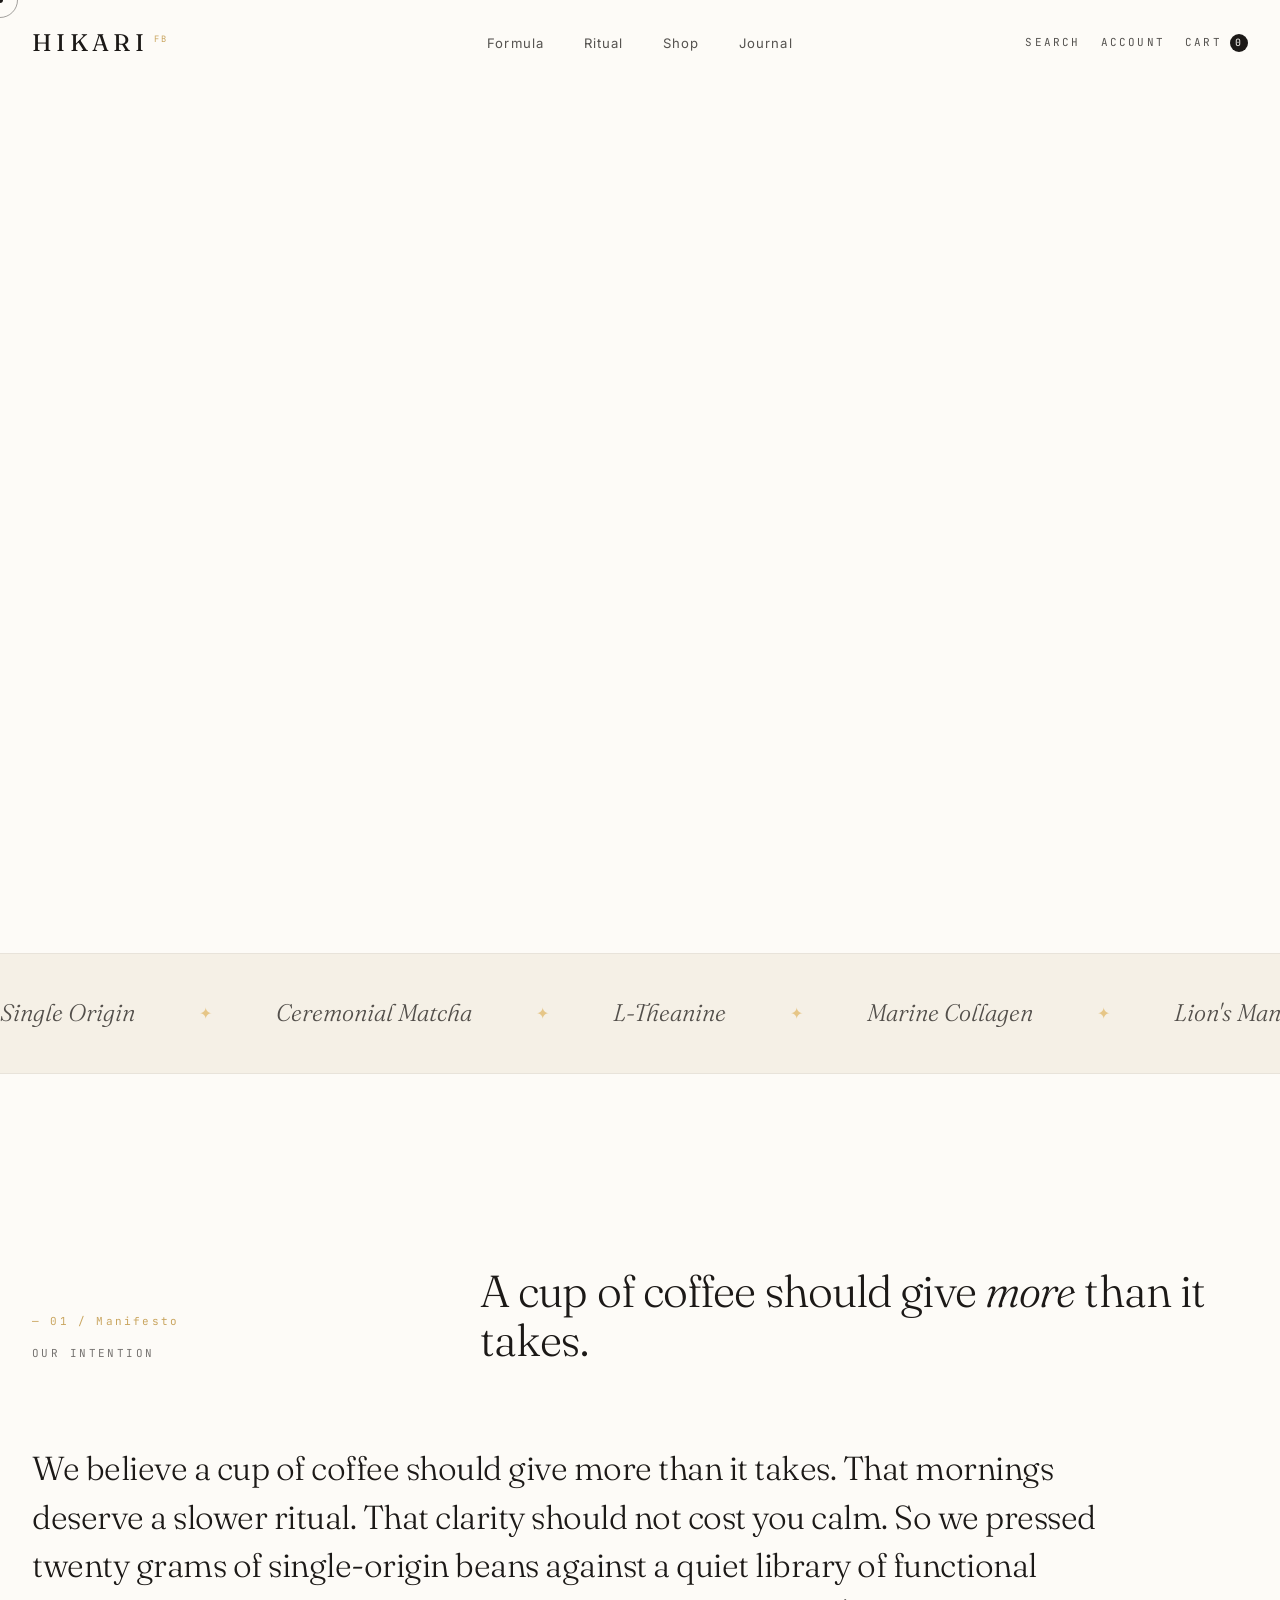
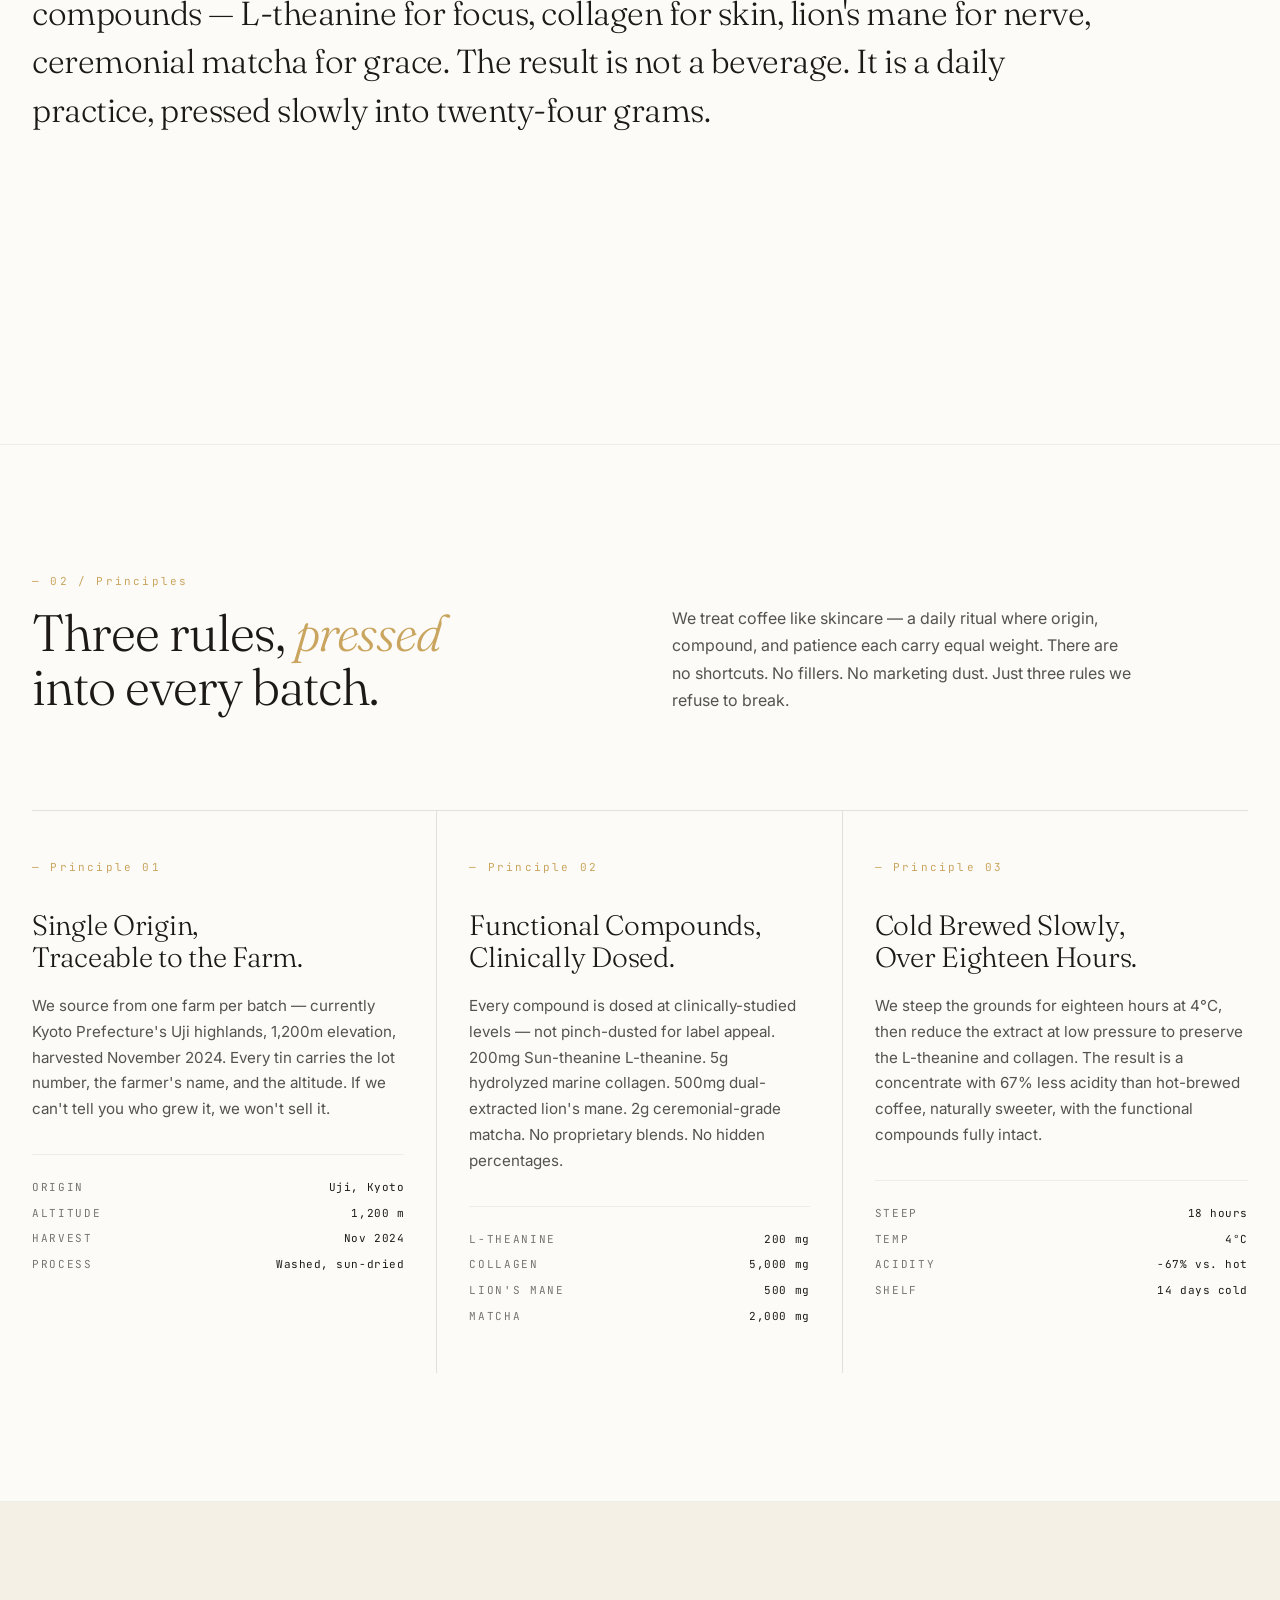
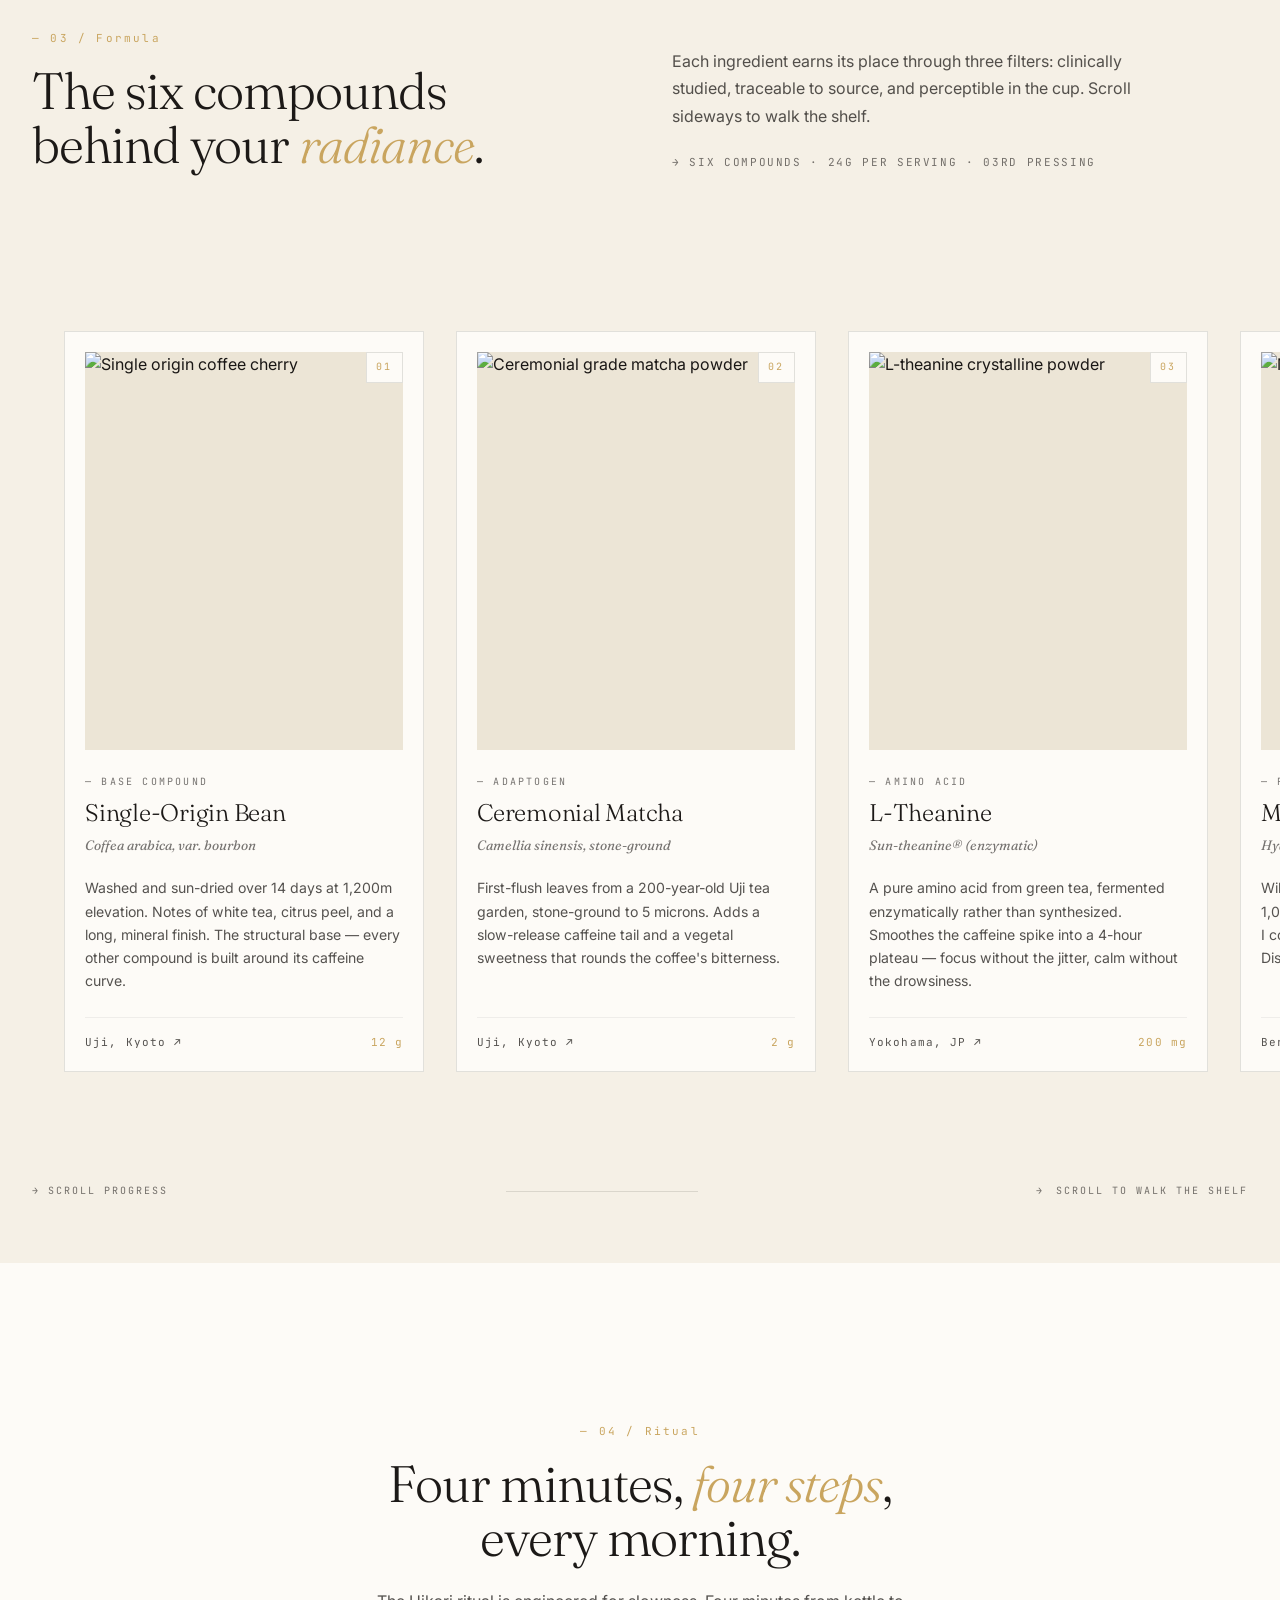
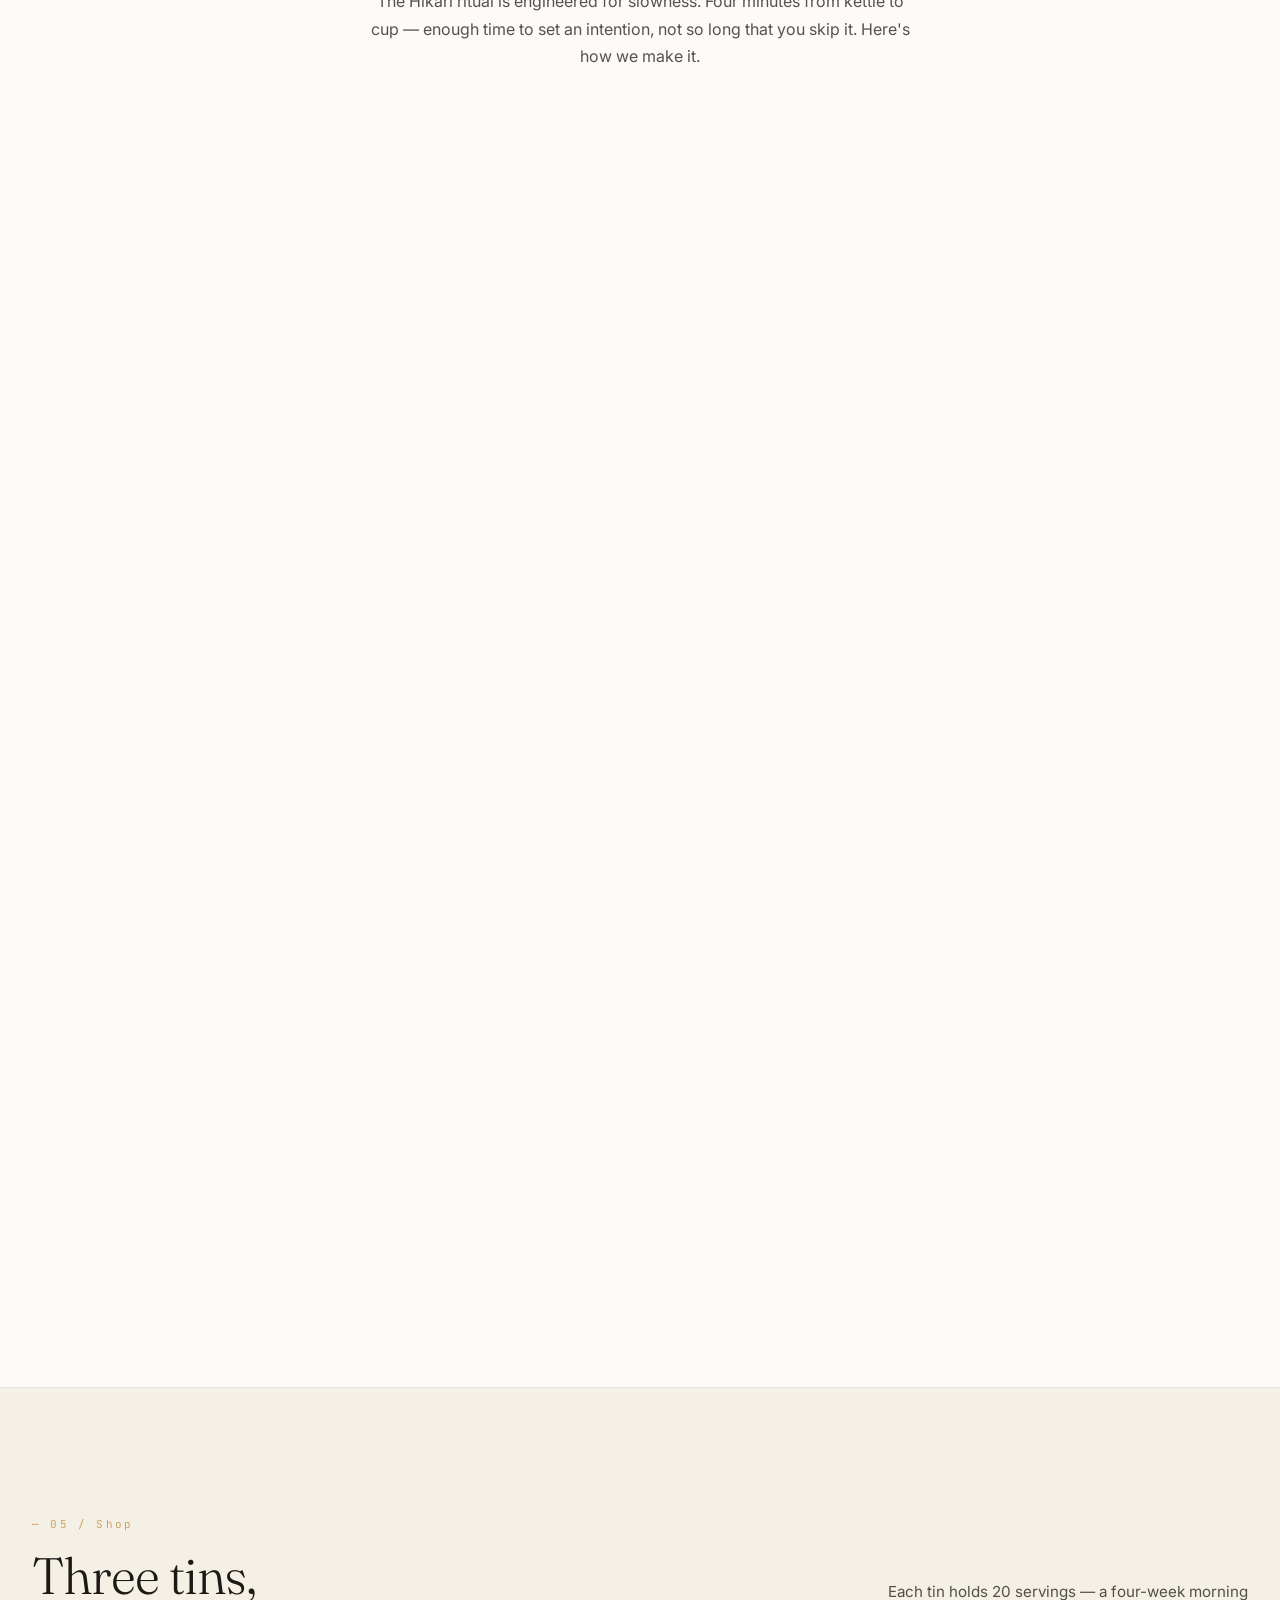
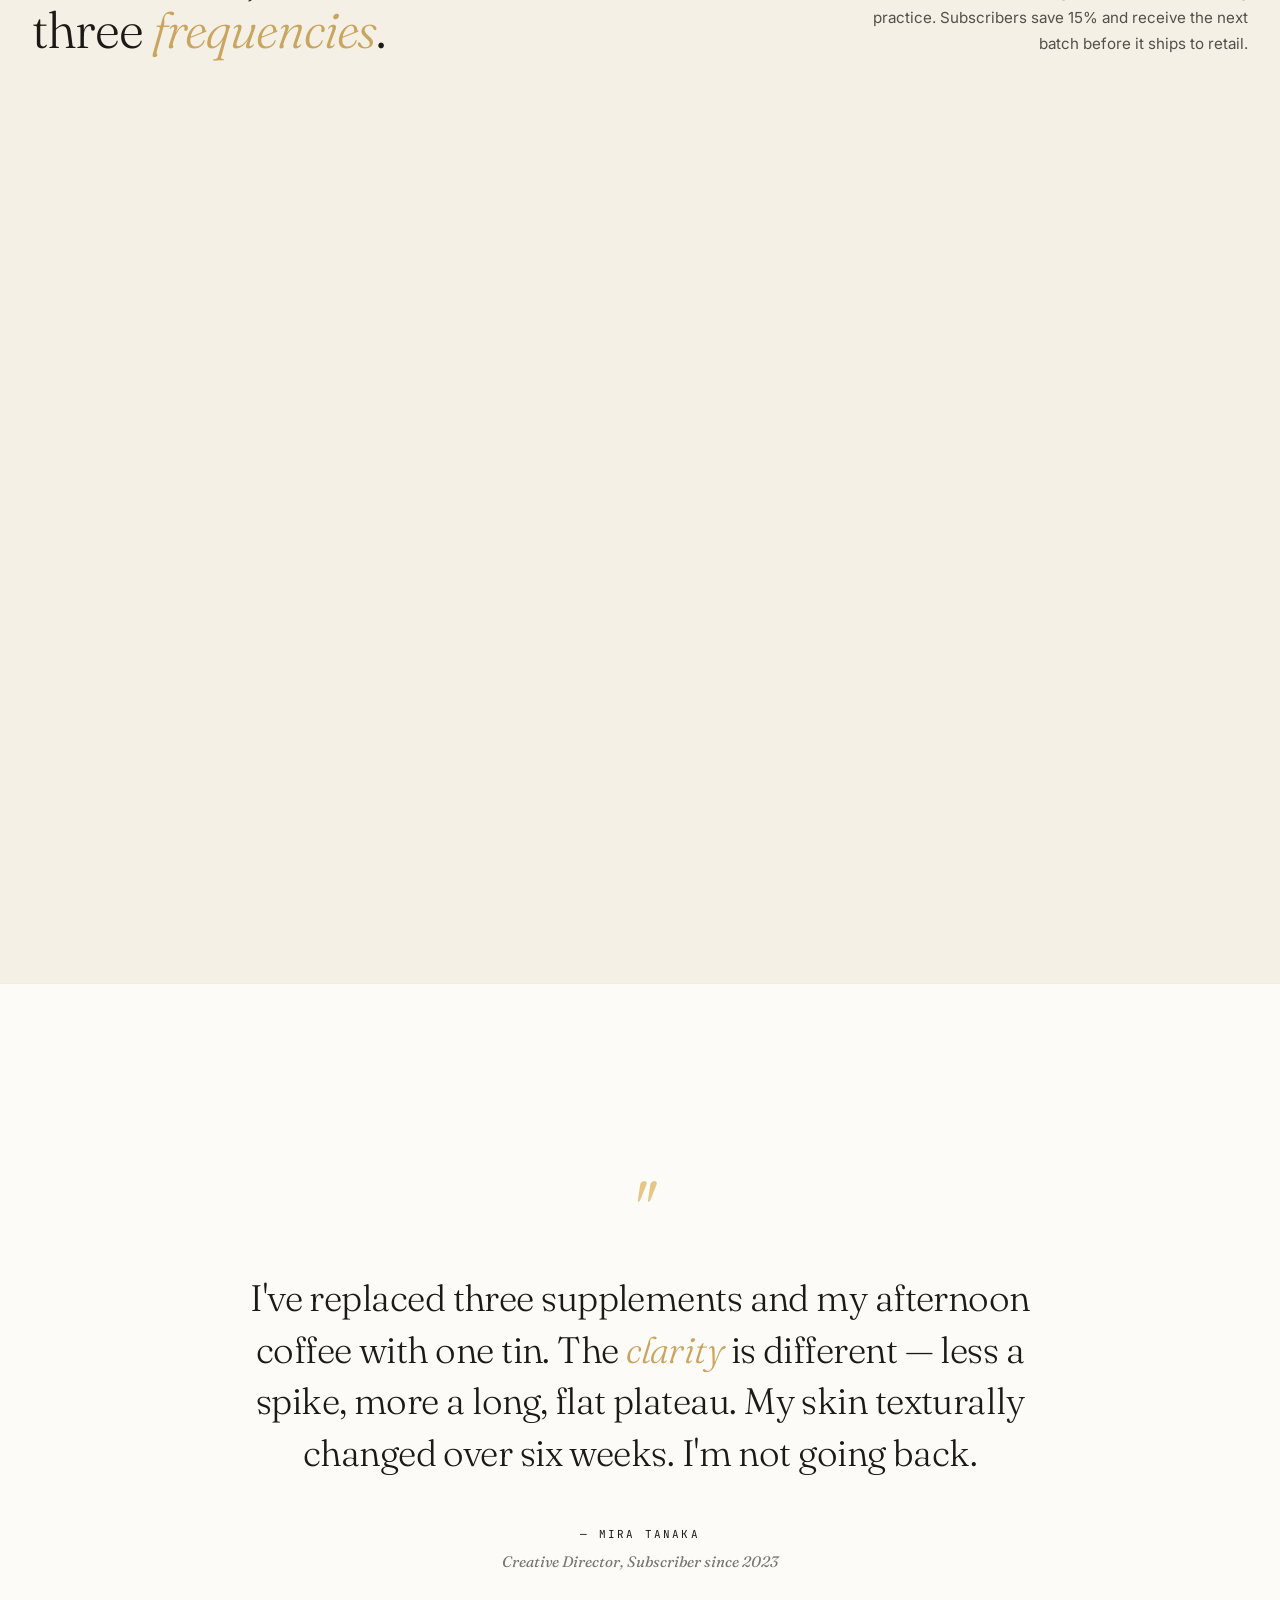
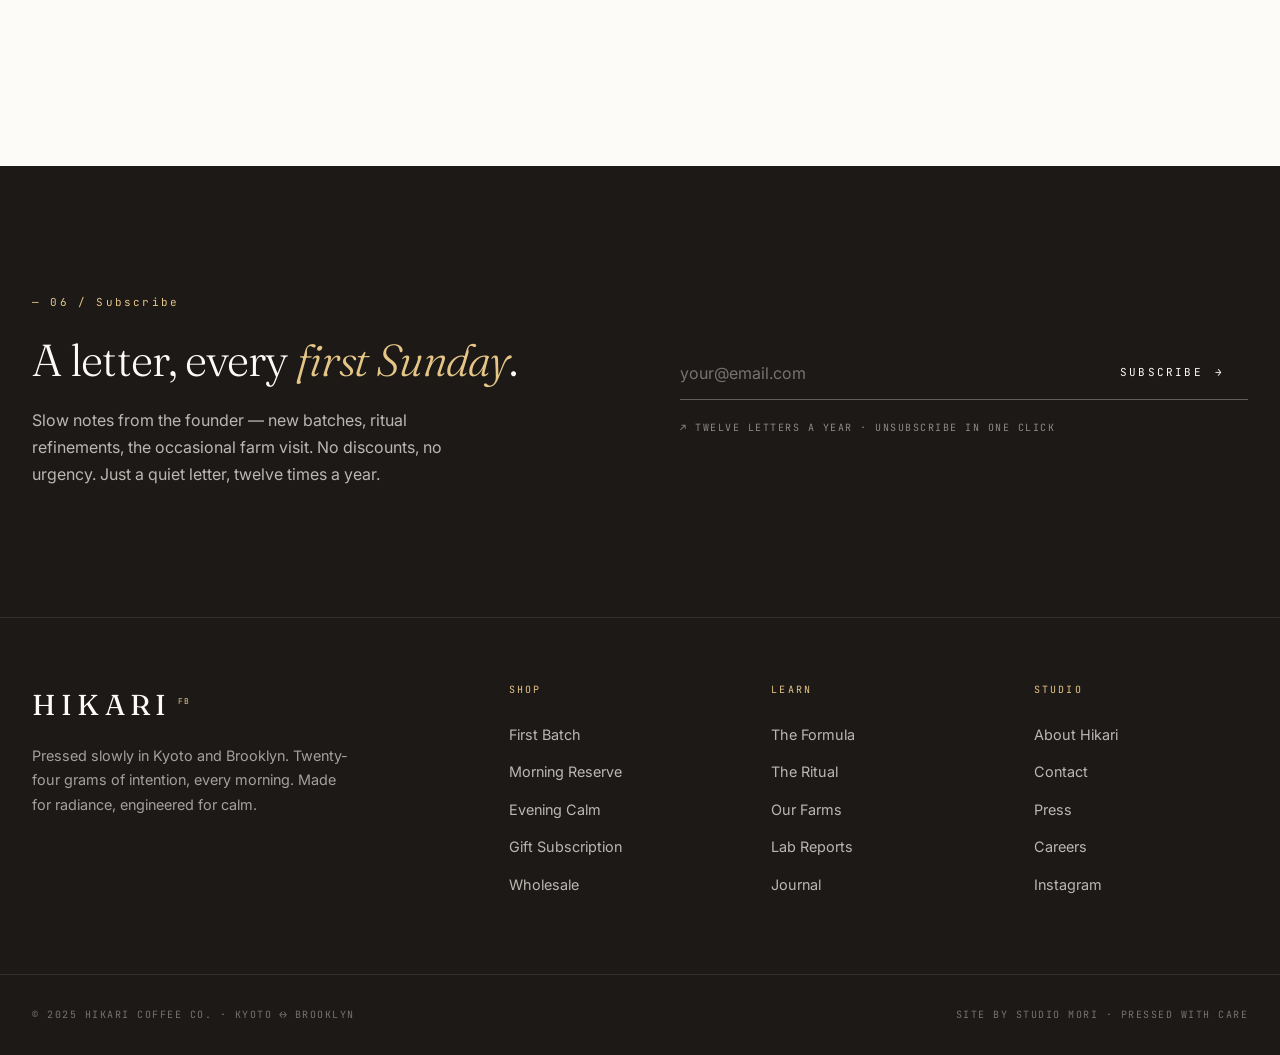
==== index.html @ c48f437c "initial" ====
<!DOCTYPE html>
<html lang="en">
<head>
<meta charset="UTF-8">
<meta name="viewport" content="width=device-width, initial-scale=1.0">
<title>HIKARI — First Batch · Coffee for Inner Radiance</title>
<link rel="preconnect" href="https://fonts.googleapis.com">
<link rel="preconnect" href="https://fonts.gstatic.com" crossorigin>
<link href="https://fonts.googleapis.com/css2?family=Fraunces:ital,opsz,wght@0,9..144,300;0,9..144,400;0,9..144,500;1,9..144,300;1,9..144,400&family=Inter:wght@300;400;500&family=JetBrains+Mono:wght@400;500&display=swap" rel="stylesheet">

<link rel="stylesheet" href="style.css">
</head>
<body>

<!-- Custom Cursor -->
<div class="cursor-dot"></div>
<div class="cursor-ring"></div>

<!-- ============ NAV ============ -->
<nav class="nav" id="nav">
  <div class="nav-inner">
    <a href="#" class="nav-logo" data-hover>HIKARI<sup>FB</sup></a>
    <ul class="nav-links">
      <li><a href="#formula" data-hover>Formula</a></li>
      <li><a href="#ritual" data-hover>Ritual</a></li>
      <li><a href="#products" data-hover>Shop</a></li>
      <li><a href="#about" data-hover>Journal</a></li>
    </ul>
    <div class="nav-actions">
      <a href="#" class="nav-action" data-hover>Search</a>
      <a href="#" class="nav-action" data-hover>Account</a>
      <button class="nav-action nav-cart" id="cart-trigger" data-hover>
        <span>Cart</span>
        <span class="nav-cart-count" id="cart-count">0</span>
      </button>
      <button class="nav-burger" id="nav-burger" aria-label="Menu">
        <span></span><span></span>
      </button>
    </div>
  </div>
</nav>

<!-- Mobile Menu -->
<div class="mobile-menu" id="mobile-menu">
  <a href="#formula"><span class="num">01</span>Formula</a>
  <a href="#ritual"><span class="num">02</span>Ritual</a>
  <a href="#products"><span class="num">03</span>Shop</a>
  <a href="#about"><span class="num">04</span>Journal</a>
  <a href="#account"><span class="num">05</span>Account</a>
</div>

<!-- ============ HERO ============ -->
<section class="hero" id="hero">
  <div class="hero-grid">
    <div class="hero-left">
      <div class="hero-eyebrow" id="hero-eyebrow">
        <span class="dot"></span>
        <span class="label">First Batch · No. 001</span>
        <span class="line"></span>
        <span class="label">Kyoto ↔ Brooklyn</span>
      </div>

      <h1 class="hero-title" id="hero-title">
        Your morning coffee,<br>
        <em>elevated</em> for inner radiance.
      </h1>

      <p class="hero-sub" id="hero-sub">
        A small-batch roast pressed against a quiet library of functional compounds — L-theanine, marine collagen, lion's mane, ceremonial matcha. Less jitter. More glow. Twenty-four grams of intention, every cup.
      </p>

      <div class="hero-ctas" id="hero-cta">
        <a href="#products" class="btn" data-hover>
          <span>Shop First Batch</span>
          <span class="arrow">→</span>
        </a>
        <a href="#formula" class="btn btn-ghost" data-hover>
          <span class="underline">Explore the Formula</span>
        </a>
      </div>

      <div class="hero-meta" id="hero-meta">
        <div class="hero-meta-item">
          <span class="label">Caffeine</span>
          <span class="value">92 mg</span>
        </div>
        <div class="hero-meta-item">
          <span class="label">L-Theanine</span>
          <span class="value">200 mg</span>
        </div>
        <div class="hero-meta-item">
          <span class="label">Collagen</span>
          <span class="value">5 g</span>
        </div>
        <div class="hero-meta-item">
          <span class="label">Rating</span>
          <span class="value">4.9 / 5.0</span>
        </div>
      </div>
    </div>

    <div class="hero-right" id="hero-right">
      <div class="hero-frame">
        <span class="hero-frame-tag">No. 001 · First Batch</span>
        <img src="https://picsum.photos/seed/hikari-morning-pour/700/1000" alt="A slow morning pour of Hikari coffee in soft ivory ceramic">
        <span class="hero-frame-num">↗ 24g</span>
      </div>
      <span class="hero-side-text">Slow pressed · 18-hour rest · Stone-ground</span>
    </div>
  </div>
</section>

<!-- ============ MARQUEE ============ -->
<div class="marquee">
  <div class="marquee-track">
    <span class="marquee-item">Single Origin</span>
    <span class="marquee-item">Ceremonial Matcha</span>
    <span class="marquee-item">L-Theanine</span>
    <span class="marquee-item">Marine Collagen</span>
    <span class="marquee-item">Lion's Mane</span>
    <span class="marquee-item">Camu Camu</span>
    <span class="marquee-item">Slow Pressed</span>
    <span class="marquee-item">Single Origin</span>
    <span class="marquee-item">Ceremonial Matcha</span>
    <span class="marquee-item">L-Theanine</span>
    <span class="marquee-item">Marine Collagen</span>
    <span class="marquee-item">Lion's Mane</span>
    <span class="marquee-item">Camu Camu</span>
    <span class="marquee-item">Slow Pressed</span>
  </div>
</div>

<!-- ============ MANIFESTO ============ -->
<section class="manifesto" id="about">
  <div class="container">
    <div class="manifesto-head">
      <div>
        <span class="section-num">— 01 / Manifesto</span>
        <span class="label">Our Intention</span>
      </div>
      <h2 class="serif">A cup of coffee should give <em>more</em> than it takes.</h2>
    </div>

    <p class="manifesto-text" id="manifesto-text">We believe a cup of coffee should give more than it takes. That mornings deserve a slower ritual. That clarity should not cost you calm. So we pressed twenty grams of single-origin beans against a quiet library of functional compounds — L-theanine for focus, collagen for skin, lion's mane for nerve, ceremonial matcha for grace. The result is not a beverage. It is a daily practice, pressed slowly into twenty-four grams.</p>

    <div class="manifesto-sig" id="manifesto-sig">
      <span class="sig-line"></span>
      <div>
        <div class="sig-text">"Radiance is not a finish. It is a frequency."</div>
        <div class="sig-name" style="margin-top: 0.6rem;">— Yuki Mori, Founder</div>
      </div>
    </div>
  </div>
</section>

<!-- ============ FEATURES 3-COLUMN ============ -->
<section class="features" id="features">
  <div class="container">
    <div class="features-head">
      <div class="left">
        <span class="section-num">— 02 / Principles</span>
        <h2 class="serif">Three rules, <em>pressed</em><br>into every batch.</h2>
      </div>
      <div class="right">
        <p>We treat coffee like skincare — a daily ritual where origin, compound, and patience each carry equal weight. There are no shortcuts. No fillers. No marketing dust. Just three rules we refuse to break.</p>
      </div>
    </div>

    <div class="features-grid">
      <div class="feature-col">
        <span class="feature-num">— Principle 01</span>
        <h3 class="feature-title">Single Origin,<br>Traceable to the Farm.</h3>
        <p class="feature-body">We source from one farm per batch — currently Kyoto Prefecture's Uji highlands, 1,200m elevation, harvested November 2024. Every tin carries the lot number, the farmer's name, and the altitude. If we can't tell you who grew it, we won't sell it.</p>
        <div class="feature-spec">
          <div class="feature-spec-row"><span class="k">Origin</span><span class="v">Uji, Kyoto</span></div>
          <div class="feature-spec-row"><span class="k">Altitude</span><span class="v">1,200 m</span></div>
          <div class="feature-spec-row"><span class="k">Harvest</span><span class="v">Nov 2024</span></div>
          <div class="feature-spec-row"><span class="k">Process</span><span class="v">Washed, sun-dried</span></div>
        </div>
      </div>

      <div class="feature-col">
        <span class="feature-num">— Principle 02</span>
        <h3 class="feature-title">Functional Compounds,<br>Clinically Dosed.</h3>
        <p class="feature-body">Every compound is dosed at clinically-studied levels — not pinch-dusted for label appeal. 200mg Sun-theanine L-theanine. 5g hydrolyzed marine collagen. 500mg dual-extracted lion's mane. 2g ceremonial-grade matcha. No proprietary blends. No hidden percentages.</p>
        <div class="feature-spec">
          <div class="feature-spec-row"><span class="k">L-Theanine</span><span class="v">200 mg</span></div>
          <div class="feature-spec-row"><span class="k">Collagen</span><span class="v">5,000 mg</span></div>
          <div class="feature-spec-row"><span class="k">Lion's Mane</span><span class="v">500 mg</span></div>
          <div class="feature-spec-row"><span class="k">Matcha</span><span class="v">2,000 mg</span></div>
        </div>
      </div>

      <div class="feature-col">
        <span class="feature-num">— Principle 03</span>
        <h3 class="feature-title">Cold Brewed Slowly,<br>Over Eighteen Hours.</h3>
        <p class="feature-body">We steep the grounds for eighteen hours at 4°C, then reduce the extract at low pressure to preserve the L-theanine and collagen. The result is a concentrate with 67% less acidity than hot-brewed coffee, naturally sweeter, with the functional compounds fully intact.</p>
        <div class="feature-spec">
          <div class="feature-spec-row"><span class="k">Steep</span><span class="v">18 hours</span></div>
          <div class="feature-spec-row"><span class="k">Temp</span><span class="v">4°C</span></div>
          <div class="feature-spec-row"><span class="k">Acidity</span><span class="v">-67% vs. hot</span></div>
          <div class="feature-spec-row"><span class="k">Shelf</span><span class="v">14 days cold</span></div>
        </div>
      </div>
    </div>
  </div>
</section>

<!-- ============ FORMULA — HORIZONTAL PIN ============ -->
<section class="formula" id="formula">
  <div class="formula-head">
    <div>
      <span class="section-num">— 03 / Formula</span>
      <h2 class="serif">The six compounds<br>behind your <em>radiance</em>.</h2>
    </div>
    <div class="right">
      <p>Each ingredient earns its place through three filters: clinically studied, traceable to source, and perceptible in the cup. Scroll sideways to walk the shelf.</p>
      <div class="meta">→ Six compounds · 24g per serving · 03rd Pressing</div>
    </div>
  </div>

  <div class="pin-viewport" id="pin-viewport">
    <div class="pin-stage" id="pin-stage">
      <div class="pin-track" id="pin-track">

        <article class="formula-card" data-hover>
          <span class="card-num">01</span>
          <div class="card-img">
            <img src="https://picsum.photos/seed/hikari-bean-kyoto/600/750" alt="Single origin coffee cherry">
          </div>
          <span class="card-label">— Base Compound</span>
          <h3 class="card-title">Single-Origin Bean</h3>
          <p class="card-latin">Coffea arabica, var. bourbon</p>
          <p class="card-body">Washed and sun-dried over 14 days at 1,200m elevation. Notes of white tea, citrus peel, and a long, mineral finish. The structural base — every other compound is built around its caffeine curve.</p>
          <div class="card-foot">
            <span class="origin">Uji, Kyoto ↗</span>
            <span class="dose">12 g</span>
          </div>
        </article>

        <article class="formula-card" data-hover>
          <span class="card-num">02</span>
          <div class="card-img">
            <img src="https://picsum.photos/seed/hikari-matcha-uji/600/750" alt="Ceremonial grade matcha powder">
          </div>
          <span class="card-label">— Adaptogen</span>
          <h3 class="card-title">Ceremonial Matcha</h3>
          <p class="card-latin">Camellia sinensis, stone-ground</p>
          <p class="card-body">First-flush leaves from a 200-year-old Uji tea garden, stone-ground to 5 microns. Adds a slow-release caffeine tail and a vegetal sweetness that rounds the coffee's bitterness.</p>
          <div class="card-foot">
            <span class="origin">Uji, Kyoto ↗</span>
            <span class="dose">2 g</span>
          </div>
        </article>

        <article class="formula-card" data-hover>
          <span class="card-num">03</span>
          <div class="card-img">
            <img src="https://picsum.photos/seed/hikari-theanine/600/750" alt="L-theanine crystalline powder">
          </div>
          <span class="card-label">— Amino Acid</span>
          <h3 class="card-title">L-Theanine</h3>
          <p class="card-latin">Sun-theanine® (enzymatic)</p>
          <p class="card-body">A pure amino acid from green tea, fermented enzymatically rather than synthesized. Smoothes the caffeine spike into a 4-hour plateau — focus without the jitter, calm without the drowsiness.</p>
          <div class="card-foot">
            <span class="origin">Yokohama, JP ↗</span>
            <span class="dose">200 mg</span>
          </div>
        </article>

        <article class="formula-card" data-hover>
          <span class="card-num">04</span>
          <div class="card-img">
            <img src="https://picsum.photos/seed/hikari-collagen-marine/600/750" alt="Marine collagen peptide powder">
          </div>
          <span class="card-label">— Peptide</span>
          <h3 class="card-title">Marine Collagen</h3>
          <p class="card-latin">Hydrolyzed type I, wild-caught</p>
          <p class="card-body">Wild-caught North Atlantic cod, hydrolyzed to a 1,000-dalton peptide for 95% absorption. Type I collagen — the kind your skin actually uses. Dissolves clear, tastes of nothing.</p>
          <div class="card-foot">
            <span class="origin">Bergen, NO ↗</span>
            <span class="dose">5,000 mg</span>
          </div>
        </article>

        <article class="formula-card" data-hover>
          <span class="card-num">05</span>
          <div class="card-img">
            <img src="https://picsum.photos/seed/hikari-lions-mane/600/750" alt="Lion's mane mushroom extract">
          </div>
          <span class="card-label">— Nootropic</span>
          <h3 class="card-title">Lion's Mane</h3>
          <p class="card-latin">Hericium erinaceus, dual-extracted</p>
          <p class="card-body">Fruiting bodies only — no mycelium, no fillers. Dual-extracted in water and alcohol to capture both hericenones and erinacines, the compounds studied for nerve growth factor stimulation.</p>
          <div class="card-foot">
            <span class="origin">Hokkaido, JP ↗</span>
            <span class="dose">500 mg</span>
          </div>
        </article>

        <article class="formula-card" data-hover>
          <span class="card-num">06</span>
          <div class="card-img">
            <img src="https://picsum.photos/seed/hikari-camu-camu/600/750" alt="Camu camu berry powder">
          </div>
          <span class="card-label">— Antioxidant</span>
          <h3 class="card-title">Camu Camu</h3>
          <p class="card-latin">Myrciaria dubia, freeze-dried</p>
          <p class="card-body">A small Amazonian berry — the densest natural source of vitamin C on earth. Freeze-dried within 48 hours of harvest to preserve the anthocyanins that pair with collagen for skin synthesis.</p>
          <div class="card-foot">
            <span class="origin">Iquitos, PE ↗</span>
            <span class="dose">300 mg</span>
          </div>
        </article>

        <article class="formula-card" data-hover>
          <span class="card-num">07</span>
          <div class="card-img">
            <img src="https://picsum.photos/seed/hikari-water-pure/600/750" alt="Pure mineral water pour">
          </div>
          <span class="card-label">— Solvent</span>
          <h3 class="card-title">Volcanic Mineral Water</h3>
          <p class="card-latin">Filtered through Shirasu tuff</p>
          <p class="card-body">Drawn from a 90m well in Kagoshima, filtered naturally through Shirasu volcanic tuff. A soft mineral profile — 32ppm calcium, 8ppm magnesium — that pulls cleanly without bitterness.</p>
          <div class="card-foot">
            <span class="origin">Kagoshima, JP ↗</span>
            <span class="dose">220 ml</span>
          </div>
        </article>

      </div>
    </div>
  </div>

  <div class="pin-progress-wrap">
    <div class="pin-progress-label">→ Scroll Progress</div>
    <div class="pin-progress"><div class="bar" id="pin-bar"></div></div>
    <div class="pin-instructions">
      <span class="arrow-h">→</span>
      <span>Scroll to walk the shelf</span>
    </div>
  </div>
</section>

<!-- ============ RITUAL ============ -->
<section class="ritual" id="ritual">
  <div class="ritual-head">
    <span class="section-num">— 04 / Ritual</span>
    <h2 class="serif">Four minutes, <em>four steps</em>,<br>every morning.</h2>
    <p>The Hikari ritual is engineered for slowness. Four minutes from kettle to cup — enough time to set an intention, not so long that you skip it. Here's how we make it.</p>
  </div>

  <div class="ritual-steps">

    <div class="ritual-step">
      <span class="step-num">— Step 01</span>
      <h3 class="step-title">Heat water to <em>92°</em>.</h3>
      <div class="step-body">
        Bring filtered water to a rolling boil, then rest for ninety seconds until it lands at 92°C. Too hot and you'll burn the matcha. Too cool and the collagen won't dissolve. A kitchen thermometer is worth the ten dollars.
        <div class="detail">↗ 92°C · 220 ml · 90-second rest</div>
      </div>
    </div>

    <div class="ritual-step">
      <span class="step-num">— Step 02</span>
      <h3 class="step-title">Measure <em>24 grams</em> of First Batch.</h3>
      <div class="step-body">
        Two level scoops. The tin ships with a 12g scoop — the dose is calibrated for a 220ml cup. Don't eyeball it. The functional compounds are dosed to the gram, and so is the caffeine.
        <div class="detail">↗ 24g · 2 scoops · 92mg caffeine</div>
      </div>
    </div>

    <div class="ritual-step">
      <span class="step-num">— Step 03</span>
      <h3 class="step-title">Whisk in <em>slow circles</em>.</h3>
      <div class="step-body">
        Pour the water in two stages — first 60ml to bloom, whisk in slow figure-eights for fifteen seconds, then the remaining 160ml in a steady stream. A bamboo chasen is traditional; a milk frother works fine. Avoid vigorous beating — it denatures the collagen.
        <div class="detail">↗ 60ml bloom · 15s whisk · 160ml pour</div>
      </div>
    </div>

    <div class="ritual-step">
      <span class="step-num">— Step 04</span>
      <h3 class="step-title">Wait four minutes. <em>Then drink.</em></h3>
      <div class="step-body">
        Let the cup rest. The L-theanine needs four minutes to fully bind with the caffeine — this is the difference between a focused morning and a jittery one. Use the time. Look out a window. Set an intention. Then drink slowly, over the next twenty minutes.
        <div class="detail">↗ 4-minute rest · 20-minute drink · 4-hour plateau</div>
      </div>
    </div>

  </div>
</section>

<!-- ============ PRODUCTS ============ -->
<section class="products" id="products">
  <div class="container">
    <div class="products-head">
      <div>
        <span class="section-num">— 05 / Shop</span>
        <h2 class="serif">Three tins,<br>three <em>frequencies</em>.</h2>
      </div>
      <div class="right">
        <p>Each tin holds 20 servings — a four-week morning practice. Subscribers save 15% and receive the next batch before it ships to retail.</p>
      </div>
    </div>

    <div class="products-grid">

      <article class="product-card" data-hover>
        <div class="product-img">
          <span class="product-tag">Best Seller</span>
          <img src="https://picsum.photos/seed/hikari-tin-first-batch/600/750" alt="First Batch tin">
        </div>
        <div class="product-meta">
          <span class="label">— No. 001</span>
          <span class="price">$48</span>
        </div>
        <h3 class="product-name">First <em>Batch</em></h3>
        <p class="product-desc">The original formula. Single-origin Kyoto bean, ceremonial matcha, full compound stack. For focused mornings and inner radiance.</p>
        <div class="product-foot">
          <div class="product-qty">
            <button class="qty-dec" aria-label="Decrease">−</button>
            <span class="val">1</span>
            <button class="qty-inc" aria-label="Increase">+</button>
          </div>
          <button class="product-add" data-hover>
            <span>Add</span>
            <span>→</span>
          </button>
        </div>
      </article>

      <article class="product-card" data-hover>
        <div class="product-img">
          <span class="product-tag">New</span>
          <img src="https://picsum.photos/seed/hikari-tin-morning-reserve/600/750" alt="Morning Reserve tin">
        </div>
        <div class="product-meta">
          <span class="label">— No. 002</span>
          <span class="price">$54</span>
        </div>
        <h3 class="product-name">Morning <em>Reserve</em></h3>
        <p class="product-desc">Aged four months in cedar. Deeper fermentation, lower acidity, double the lion's mane. For long days that demand a longer tail.</p>
        <div class="product-foot">
          <div class="product-qty">
            <button class="qty-dec" aria-label="Decrease">−</button>
            <span class="val">1</span>
            <button class="qty-inc" aria-label="Increase">+</button>
          </div>
          <button class="product-add" data-hover>
            <span>Add</span>
            <span>→</span>
          </button>
        </div>
      </article>

      <article class="product-card" data-hover>
        <div class="product-img">
          <span class="product-tag">Decaf</span>
          <img src="https://picsum.photos/seed/hikari-tin-evening-calm/600/750" alt="Evening Calm tin">
        </div>
        <div class="product-meta">
          <span class="label">— No. 003</span>
          <span class="price">$48</span>
        </div>
        <h3 class="product-name">Evening <em>Calm</em></h3>
        <p class="product-desc">Swiss-water decaffeinated. Replaces caffeine with reishi and ashwagandha. For the late cup that won't steal your sleep.</p>
        <div class="product-foot">
          <div class="product-qty">
            <button class="qty-dec" aria-label="Decrease">−</button>
            <span class="val">1</span>
            <button class="qty-inc" aria-label="Increase">+</button>
          </div>
          <button class="product-add" data-hover>
            <span>Add</span>
            <span>→</span>
          </button>
        </div>
      </article>

    </div>
  </div>
</section>

<!-- ============ TESTIMONIAL ============ -->
<section class="testimonial">
  <blockquote>
    <div class="mark">"</div>
    <p>I've replaced three supplements and my afternoon coffee with one tin. The <em>clarity</em> is different — less a spike, more a long, flat plateau. My skin texturally changed over six weeks. I'm not going back.</p>
    <cite>
      <span class="name">— Mira Tanaka</span>
      <span class="role">Creative Director, Subscriber since 2023</span>
    </cite>
  </blockquote>
</section>

<!-- ============ NEWSLETTER ============ -->
<section class="newsletter">
  <div class="newsletter-grid">
    <div>
      <span class="section-num">— 06 / Subscribe</span>
      <h2 class="serif">A letter, every <em>first Sunday</em>.</h2>
      <p>Slow notes from the founder — new batches, ritual refinements, the occasional farm visit. No discounts, no urgency. Just a quiet letter, twelve times a year.</p>
    </div>
    <form class="newsletter-form" id="newsletter-form">
      <div class="input-row">
        <input type="email" placeholder="your@email.com" required data-hover>
        <button type="submit" data-hover>
          <span>Subscribe</span>
          <span>→</span>
        </button>
      </div>
      <div class="form-note">↗ Twelve letters a year · Unsubscribe in one click</div>
      <div class="newsletter-success" id="newsletter-success">Thank you. Your first letter arrives Sunday.</div>
    </form>
  </div>
</section>

<!-- ============ FOOTER ============ -->
<footer>
  <div class="footer-grid">
    <div class="footer-brand">
      <div class="logo">HIKARI<sup style="font-family: var(--font-mono); font-size: 0.5rem; letter-spacing: 0.2em; color: var(--gold); margin-left: 0.4rem;">FB</sup></div>
      <p>Pressed slowly in Kyoto and Brooklyn. Twenty-four grams of intention, every morning. Made for radiance, engineered for calm.</p>
    </div>
    <div class="footer-col">
      <h4>Shop</h4>
      <ul>
        <li><a href="#" data-hover>First Batch</a></li>
        <li><a href="#" data-hover>Morning Reserve</a></li>
        <li><a href="#" data-hover>Evening Calm</a></li>
        <li><a href="#" data-hover>Gift Subscription</a></li>
        <li><a href="#" data-hover>Wholesale</a></li>
      </ul>
    </div>
    <div class="footer-col">
      <h4>Learn</h4>
      <ul>
        <li><a href="#" data-hover>The Formula</a></li>
        <li><a href="#" data-hover>The Ritual</a></li>
        <li><a href="#" data-hover>Our Farms</a></li>
        <li><a href="#" data-hover>Lab Reports</a></li>
        <li><a href="#" data-hover>Journal</a></li>
      </ul>
    </div>
    <div class="footer-col">
      <h4>Studio</h4>
      <ul>
        <li><a href="#" data-hover>About Hikari</a></li>
        <li><a href="#" data-hover>Contact</a></li>
        <li><a href="#" data-hover>Press</a></li>
        <li><a href="#" data-hover>Careers</a></li>
        <li><a href="#" data-hover>Instagram</a></li>
      </ul>
    </div>
  </div>
  <div class="footer-bottom">
    <span>© 2025 Hikari Coffee Co. · Kyoto ↔ Brooklyn</span>
    <span>Site by Studio Mori · Pressed with care</span>
  </div>
</footer>

<!-- ============ CART DRAWER ============ -->
<div class="cart-overlay" id="cart-overlay"></div>
<aside class="cart-drawer" id="cart-drawer">
  <div class="cart-head">
    <h3 class="serif">Your Cart</h3>
    <button class="close" id="cart-close" data-hover>Close ×</button>
  </div>
  <div class="cart-body" id="cart-body">
    <div class="cart-empty">
      <span class="label">— Empty</span>
      <p>Your cart is waiting for its first tin.</p>
    </div>
  </div>
  <div class="cart-foot" id="cart-foot" style="display: none;">
    <div class="cart-row"><span class="k">Subtotal</span><span id="cart-subtotal">$0</span></div>
    <div class="cart-row"><span class="k">Shipping</span><span>Calculated at checkout</span></div>
    <div class="cart-row total"><span>Total</span><span id="cart-total">$0</span></div>
    <button class="cart-checkout" data-hover>
      <span>Proceed to Checkout</span>
      <span>→</span>
    </button>
  </div>
</aside>

<!-- Back to Top -->
<button class="back-to-top" id="back-to-top" data-hover aria-label="Back to top">↑</button>

<!-- ============ SCRIPTS ============ -->
<script src="https://cdn.jsdelivr.net/npm/gsap@3.12.5/dist/gsap.min.js"></script>
<script src="https://cdn.jsdelivr.net/npm/gsap@3.12.5/dist/ScrollTrigger.min.js"></script>
<script src="https://cdn.jsdelivr.net/npm/lenis@1.3.13/dist/lenis.min.js"></script>

<script src="script.js"></script>

</body>
</html>
---- style.css ----
/* ============ TOKENS ============ */
  :root {
    --ivory:        #FDFBF7;
    --cream:        #F5F0E6;
    --cream-deep:   #ECE5D6;
    --espresso:     #1C1917;
    --espresso-75:  rgba(28,25,23,0.75);
    --espresso-60:  rgba(28,25,23,0.60);
    --espresso-40:  rgba(28,25,23,0.40);
    --espresso-20:  rgba(28,25,23,0.20);
    --espresso-10:  rgba(28,25,23,0.10);
    --espresso-05:  rgba(28,25,23,0.05);
    --gold:         #E6C687;
    --gold-deep:    #C9A55F;
    --gold-soft:    rgba(230,198,135,0.25);
    --line:         rgba(28,25,23,0.12);
    --line-soft:    rgba(28,25,23,0.06);

    --ease-quiet:    cubic-bezier(.22, 1, .36, 1);
    --ease-precise:  cubic-bezier(.4, 0, .2, 1);
    --ease-emphasis: cubic-bezier(.16, 1, .3, 1);

    --font-serif: 'Fraunces', 'Cormorant Garamond', Georgia, serif;
    --font-sans:  'Inter', -apple-system, BlinkMacSystemFont, sans-serif;
    --font-mono:  'JetBrains Mono', 'SF Mono', monospace;
  }

  /* ============ RESET ============ */
  *, *::before, *::after { box-sizing: border-box; margin: 0; padding: 0; }
  html { -webkit-text-size-adjust: 100%; }
  body {
    font-family: var(--font-sans);
    background: var(--ivory);
    color: var(--espresso);
    font-weight: 400;
    line-height: 1.6;
    overflow-x: hidden;
    -webkit-font-smoothing: antialiased;
    -moz-osx-font-smoothing: grayscale;
    cursor: none;
  }
  @media (pointer: coarse) { body { cursor: auto; } }
  img { display: block; max-width: 100%; height: auto; }
  a { color: inherit; text-decoration: none; }
  button { font: inherit; color: inherit; background: none; border: none; cursor: none; }
  @media (pointer: coarse) { button { cursor: pointer; } }
  ::selection { background: var(--gold); color: var(--espresso); }

  /* ============ CUSTOM CURSOR ============ */
  .cursor-dot, .cursor-ring {
    position: fixed; top: 0; left: 0; pointer-events: none; z-index: 9999;
    transform: translate(-50%, -50%);
    will-change: transform;
  }
  .cursor-dot {
    width: 6px; height: 6px;
    background: var(--espresso);
    border-radius: 50%;
    transition: width 0.3s var(--ease-quiet), height 0.3s var(--ease-quiet), background 0.3s var(--ease-quiet);
  }
  .cursor-ring {
    width: 36px; height: 36px;
    border: 1px solid var(--espresso-40);
    border-radius: 50%;
    transition: width 0.4s var(--ease-quiet), height 0.4s var(--ease-quiet), border-color 0.4s var(--ease-quiet), background 0.4s var(--ease-quiet);
  }
  .cursor-ring.is-hover { width: 64px; height: 64px; border-color: var(--gold); background: var(--gold-soft); }
  .cursor-dot.is-hover { width: 4px; height: 4px; background: var(--espresso); }
  .cursor-ring.is-hidden { opacity: 0; }
  @media (pointer: coarse) { .cursor-dot, .cursor-ring { display: none; } }

  /* ============ TYPOGRAPHY ============ */
  .serif { font-family: var(--font-serif); font-weight: 300; letter-spacing: -0.02em; }
  .mono  { font-family: var(--font-mono); font-weight: 400; }
  .label {
    font-family: var(--font-mono);
    font-size: 11px;
    text-transform: uppercase;
    letter-spacing: 0.22em;
    color: var(--espresso-60);
  }
  .label-gold { color: var(--gold-deep); }

  /* ============ LAYOUT ============ */
  .container       { max-width: 1400px; margin: 0 auto; padding: 0 2rem; }
  .container-narrow{ max-width: 860px;  margin: 0 auto; padding: 0 2rem; }
  .container-wide  { max-width: 1600px; margin: 0 auto; padding: 0 2rem; }
  section { padding: 8rem 0; position: relative; }
  @media (max-width: 768px) {
    section { padding: 5rem 0; }
    .container, .container-narrow, .container-wide { padding: 0 1.5rem; }
  }

  /* ============ NAV ============ */
  .nav {
    position: fixed; top: 0; left: 0; right: 0; z-index: 100;
    padding: 1.5rem 2rem;
    transition: background 0.5s var(--ease-quiet), border-color 0.5s var(--ease-quiet), padding 0.5s var(--ease-quiet);
    border-bottom: 1px solid transparent;
  }
  .nav.is-scrolled {
    background: rgba(253,251,247,0.92);
    backdrop-filter: blur(12px);
    -webkit-backdrop-filter: blur(12px);
    border-bottom: 1px solid var(--line-soft);
    padding: 1rem 2rem;
  }
  .nav-inner {
    max-width: 1600px; margin: 0 auto;
    display: grid; grid-template-columns: 1fr auto 1fr;
    align-items: center; gap: 2rem;
  }
  .nav-logo {
    font-family: var(--font-serif);
    font-size: 1.5rem;
    font-weight: 400;
    letter-spacing: 0.18em;
    color: var(--espresso);
  }
  .nav-logo sup {
    font-family: var(--font-mono);
    font-size: 0.55rem;
    letter-spacing: 0.2em;
    color: var(--gold-deep);
    margin-left: 0.4rem;
    vertical-align: super;
  }
  .nav-links {
    display: flex; gap: 2.5rem; justify-self: center;
    list-style: none;
  }
  .nav-links a {
    font-size: 0.82rem;
    font-weight: 400;
    letter-spacing: 0.08em;
    color: var(--espresso-75);
    position: relative;
    padding: 0.5rem 0;
    transition: color 0.4s var(--ease-quiet);
  }
  .nav-links a::after {
    content: '';
    position: absolute; left: 0; bottom: 0;
    width: 0; height: 1px;
    background: var(--espresso);
    transition: width 0.5s var(--ease-quiet);
  }
  .nav-links a:hover { color: var(--espresso); }
  .nav-links a:hover::after { width: 100%; }
  .nav-actions {
    display: flex; gap: 1.25rem; align-items: center; justify-self: end;
  }
  .nav-action {
    font-family: var(--font-mono);
    font-size: 11px;
    text-transform: uppercase;
    letter-spacing: 0.2em;
    color: var(--espresso-75);
    transition: color 0.3s var(--ease-quiet);
    position: relative;
  }
  .nav-action:hover { color: var(--espresso); }
  .nav-cart {
    display: flex; align-items: center; gap: 0.5rem;
  }
  .nav-cart-count {
    display: inline-flex; align-items: center; justify-content: center;
    min-width: 18px; height: 18px;
    padding: 0 5px;
    border-radius: 9px;
    background: var(--espresso);
    color: var(--ivory);
    font-size: 10px;
    font-family: var(--font-mono);
  }
  .nav-burger { display: none; }

  @media (max-width: 900px) {
    .nav-links { display: none; }
    .nav-inner { grid-template-columns: 1fr auto; }
    .nav-burger {
      display: flex; flex-direction: column; gap: 5px;
      width: 28px; height: 22px;
      justify-content: center;
      background: none; border: none;
    }
    .nav-burger span {
      display: block; width: 100%; height: 1px;
      background: var(--espresso);
      transition: transform 0.4s var(--ease-quiet), opacity 0.3s var(--ease-quiet);
    }
    .nav-burger.is-open span:nth-child(1) { transform: translateY(3px) rotate(45deg); }
    .nav-burger.is-open span:nth-child(2) { transform: translateY(-3px) rotate(-45deg); }
  }

  /* ============ MOBILE MENU ============ */
  .mobile-menu {
    position: fixed; top: 0; left: 0; right: 0; bottom: 0;
    background: var(--ivory);
    z-index: 99;
    transform: translateY(-100%);
    transition: transform 0.7s var(--ease-emphasis);
    padding: 7rem 2rem 2rem;
    display: flex; flex-direction: column;
  }
  .mobile-menu.is-open { transform: translateY(0); }
  .mobile-menu a {
    font-family: var(--font-serif);
    font-size: 2rem;
    font-weight: 300;
    padding: 1.25rem 0;
    border-bottom: 1px solid var(--line-soft);
    color: var(--espresso);
  }
  .mobile-menu a .num {
    font-family: var(--font-mono);
    font-size: 0.7rem;
    color: var(--gold-deep);
    margin-right: 1rem;
    letter-spacing: 0.2em;
  }

  /* ============ HERO ============ */
  .hero {
    padding: 9rem 0 6rem;
    min-height: 100vh;
    display: flex; align-items: center;
    position: relative;
  }
  .hero-grid {
    max-width: 1600px;
    margin: 0 auto;
    padding: 0 2rem;
    display: grid;
    grid-template-columns: 60% 40%;
    gap: 4rem;
    align-items: center;
    width: 100%;
  }
  .hero-left { position: relative; }
  .hero-eyebrow {
    display: flex; align-items: center; gap: 1rem;
    margin-bottom: 2.5rem;
    opacity: 0; transform: translateY(20px);
  }
  .hero-eyebrow .dot {
    width: 6px; height: 6px;
    background: var(--gold);
    border-radius: 50%;
  }
  .hero-eyebrow .line {
    flex: 1; max-width: 60px;
    height: 1px;
    background: var(--line);
  }
  .hero-eyebrow .label { color: var(--espresso); }
  .hero-title {
    font-family: var(--font-serif);
    font-size: clamp(2.5rem, 6.2vw, 5.6rem);
    font-weight: 300;
    line-height: 1.02;
    letter-spacing: -0.025em;
    color: var(--espresso);
    margin-bottom: 2.5rem;
    opacity: 0; transform: translateY(40px);
  }
  .hero-title em {
    font-style: italic;
    font-weight: 300;
    color: var(--gold-deep);
  }
  .hero-sub {
    font-size: 1.05rem;
    line-height: 1.7;
    color: var(--espresso-75);
    max-width: 460px;
    margin-bottom: 3rem;
    opacity: 0; transform: translateY(20px);
  }
  .hero-ctas {
    display: flex; gap: 1.5rem; align-items: center; flex-wrap: wrap;
    opacity: 0; transform: translateY(16px);
  }
  .btn {
    display: inline-flex; align-items: center; gap: 0.75rem;
    padding: 1rem 1.75rem;
    font-family: var(--font-mono);
    font-size: 11px;
    text-transform: uppercase;
    letter-spacing: 0.2em;
    border: 1px solid var(--espresso);
    background: var(--espresso);
    color: var(--ivory);
    transition: background 0.4s var(--ease-quiet), color 0.4s var(--ease-quiet), border-color 0.4s var(--ease-quiet);
    position: relative;
    overflow: hidden;
  }
  .btn:hover { background: var(--gold); color: var(--espresso); border-color: var(--gold); }
  .btn .arrow {
    display: inline-block;
    transition: transform 0.4s var(--ease-quiet);
  }
  .btn:hover .arrow { transform: translateX(4px); }
  .btn-ghost {
    background: transparent;
    color: var(--espresso);
    border-color: var(--espresso-20);
  }
  .btn-ghost:hover {
    background: transparent;
    color: var(--espresso);
    border-color: var(--espresso);
  }
  .btn-ghost .underline {
    position: relative;
  }
  .btn-ghost .underline::after {
    content: '';
    position: absolute; left: 0; bottom: -2px;
    width: 100%; height: 1px;
    background: var(--espresso);
    transform-origin: right;
    transform: scaleX(1);
    transition: transform 0.5s var(--ease-quiet);
  }
  .btn-ghost:hover .underline::after {
    transform-origin: left;
    transform: scaleX(0);
    animation: underline-redraw 0.8s var(--ease-quiet) 0.3s forwards;
  }
  @keyframes underline-redraw {
    from { transform: scaleX(0); transform-origin: left; }
    to   { transform: scaleX(1); transform-origin: left; }
  }

  .hero-meta {
    display: flex; gap: 2.5rem;
    margin-top: 4rem;
    padding-top: 2rem;
    border-top: 1px solid var(--line-soft);
    opacity: 0; transform: translateY(16px);
  }
  .hero-meta-item .label { display: block; margin-bottom: 0.5rem; font-size: 10px; }
  .hero-meta-item .value {
    font-family: var(--font-serif);
    font-size: 1.3rem;
    font-weight: 300;
    color: var(--espresso);
  }

  .hero-right {
    position: relative;
    opacity: 0; transform: translateY(30px) scale(0.98);
  }
  .hero-frame {
    position: relative;
    aspect-ratio: 3 / 4.4;
    border: 1px solid var(--line);
    padding: 14px;
    background: var(--cream);
  }
  .hero-frame img {
    width: 100%; height: 100%;
    object-fit: cover;
    filter: contrast(1.02) saturate(0.95);
  }
  .hero-frame-tag {
    position: absolute;
    top: -1px; left: -1px;
    background: var(--ivory);
    padding: 0.5rem 0.9rem;
    border: 1px solid var(--line);
    border-top: none; border-left: none;
    font-family: var(--font-mono);
    font-size: 10px;
    letter-spacing: 0.2em;
    text-transform: uppercase;
    color: var(--espresso-75);
  }
  .hero-frame-num {
    position: absolute;
    bottom: -1px; right: -1px;
    background: var(--ivory);
    padding: 0.5rem 0.9rem;
    border: 1px solid var(--line);
    border-bottom: none; border-right: none;
    font-family: var(--font-mono);
    font-size: 10px;
    letter-spacing: 0.2em;
    color: var(--gold-deep);
  }
  .hero-side-text {
    position: absolute;
    right: -2.5rem;
    top: 50%;
    transform: translateY(-50%) rotate(90deg);
    transform-origin: center;
    font-family: var(--font-mono);
    font-size: 10px;
    letter-spacing: 0.4em;
    text-transform: uppercase;
    color: var(--espresso-40);
    white-space: nowrap;
  }

  @media (max-width: 980px) {
    .hero-grid { grid-template-columns: 1fr; gap: 3rem; }
    .hero-right { max-width: 380px; }
    .hero-side-text { display: none; }
    .hero-meta { flex-wrap: wrap; gap: 1.5rem; }
  }

  /* ============ MARQUEE ============ */
  .marquee {
    padding: 2.5rem 0;
    border-top: 1px solid var(--line-soft);
    border-bottom: 1px solid var(--line-soft);
    overflow: hidden;
    background: var(--cream);
  }
  .marquee-track {
    display: flex; gap: 4rem;
    animation: marquee 40s linear infinite;
    width: max-content;
  }
  .marquee-item {
    font-family: var(--font-serif);
    font-size: 1.5rem;
    font-weight: 300;
    font-style: italic;
    color: var(--espresso-75);
    white-space: nowrap;
    display: flex; align-items: center; gap: 4rem;
  }
  .marquee-item::after {
    content: '✦';
    color: var(--gold);
    font-size: 1rem;
    font-style: normal;
  }
  @keyframes marquee {
    from { transform: translateX(0); }
    to   { transform: translateX(-50%); }
  }

  /* ============ MANIFESTO ============ */
  .manifesto { padding: 12rem 0; }
  .manifesto-head {
    display: grid; grid-template-columns: 1fr 2fr;
    gap: 4rem;
    margin-bottom: 5rem;
    align-items: end;
  }
  .manifesto-head .label { padding-bottom: 0.5rem; }
  .manifesto-head .section-num {
    font-family: var(--font-mono);
    font-size: 11px;
    color: var(--gold-deep);
    letter-spacing: 0.2em;
    margin-bottom: 0.5rem;
    display: block;
  }
  .manifesto-head h2 {
    font-family: var(--font-serif);
    font-size: clamp(2rem, 3.5vw, 3rem);
    font-weight: 300;
    line-height: 1.1;
    letter-spacing: -0.02em;
  }
  .manifesto-text {
    font-family: var(--font-serif);
    font-size: clamp(1.5rem, 2.6vw, 2.3rem);
    font-weight: 300;
    line-height: 1.45;
    letter-spacing: -0.015em;
    color: var(--espresso);
    max-width: 1100px;
  }
  .manifesto-text .word {
    display: inline-block;
    opacity: 0.15;
    filter: blur(8px);
    will-change: filter, opacity;
  }
  .manifesto-text em {
    font-style: italic;
    color: var(--gold-deep);
  }
  .manifesto-sig {
    margin-top: 4rem;
    display: flex; gap: 2rem; align-items: center;
    opacity: 0;
  }
  .manifesto-sig .sig-line {
    flex: 0 0 60px; height: 1px; background: var(--espresso);
  }
  .manifesto-sig .sig-text {
    font-family: var(--font-serif);
    font-style: italic;
    font-size: 1.05rem;
    color: var(--espresso-75);
  }
  .manifesto-sig .sig-name {
    font-family: var(--font-mono);
    font-size: 11px;
    letter-spacing: 0.2em;
    text-transform: uppercase;
    color: var(--espresso);
  }
  @media (max-width: 768px) {
    .manifesto-head { grid-template-columns: 1fr; gap: 2rem; }
  }

  /* ============ FEATURES 3-COLUMN ============ */
  .features {
    background: var(--ivory);
    padding: 8rem 0;
    border-top: 1px solid var(--line-soft);
    border-bottom: 1px solid var(--line-soft);
  }
  .features-head {
    display: grid; grid-template-columns: 1fr 1fr;
    gap: 4rem;
    margin-bottom: 6rem;
    align-items: end;
  }
  .features-head .left .section-num {
    font-family: var(--font-mono);
    font-size: 11px;
    color: var(--gold-deep);
    letter-spacing: 0.2em;
    margin-bottom: 1rem;
    display: block;
  }
  .features-head h2 {
    font-family: var(--font-serif);
    font-size: clamp(2.2rem, 4vw, 3.5rem);
    font-weight: 300;
    line-height: 1.05;
    letter-spacing: -0.02em;
  }
  .features-head h2 em { font-style: italic; color: var(--gold-deep); }
  .features-head .right p {
    font-size: 1rem;
    line-height: 1.7;
    color: var(--espresso-75);
    max-width: 460px;
  }
  .features-grid {
    display: grid;
    grid-template-columns: repeat(3, 1fr);
    border-top: 1px solid var(--line);
  }
  .feature-col {
    padding: 3rem 2rem 3rem 0;
    border-right: 1px solid var(--line);
    position: relative;
  }
  .feature-col:last-child { border-right: none; padding-right: 0; }
  .feature-col:not(:first-child) { padding-left: 2rem; }
  .feature-num {
    font-family: var(--font-mono);
    font-size: 11px;
    letter-spacing: 0.2em;
    color: var(--gold-deep);
    margin-bottom: 2rem;
    display: block;
  }
  .feature-title {
    font-family: var(--font-serif);
    font-size: 1.75rem;
    font-weight: 300;
    line-height: 1.15;
    margin-bottom: 1.25rem;
    letter-spacing: -0.01em;
  }
  .feature-body {
    font-size: 0.95rem;
    line-height: 1.7;
    color: var(--espresso-75);
    margin-bottom: 2rem;
  }
  .feature-spec {
    padding-top: 1.5rem;
    border-top: 1px solid var(--line-soft);
    display: grid; gap: 0.5rem;
  }
  .feature-spec-row {
    display: flex; justify-content: space-between;
    font-family: var(--font-mono);
    font-size: 11px;
    letter-spacing: 0.05em;
  }
  .feature-spec-row .k { color: var(--espresso-60); text-transform: uppercase; letter-spacing: 0.15em; }
  .feature-spec-row .v { color: var(--espresso); }

  @media (max-width: 900px) {
    .features-head { grid-template-columns: 1fr; gap: 2rem; }
    .features-grid { grid-template-columns: 1fr; }
    .feature-col { border-right: none; border-bottom: 1px solid var(--line); padding: 2.5rem 0; }
    .feature-col:not(:first-child) { padding-left: 0; }
    .feature-col:last-child { border-bottom: none; }
  }

  /* ============ FORMULA — HORIZONTAL PIN ============ */
  .formula {
    background: var(--cream);
    padding: 8rem 0 0;
    position: relative;
  }
  .formula-head {
    max-width: 1600px;
    margin: 0 auto 5rem;
    padding: 0 2rem;
    display: grid; grid-template-columns: 1fr 1fr;
    gap: 4rem;
    align-items: end;
  }
  .formula-head .section-num {
    font-family: var(--font-mono);
    font-size: 11px;
    color: var(--gold-deep);
    letter-spacing: 0.2em;
    margin-bottom: 1rem;
    display: block;
  }
  .formula-head h2 {
    font-family: var(--font-serif);
    font-size: clamp(2.2rem, 4vw, 3.5rem);
    font-weight: 300;
    line-height: 1.05;
    letter-spacing: -0.02em;
  }
  .formula-head h2 em { font-style: italic; color: var(--gold-deep); }
  .formula-head .right p {
    font-size: 1rem;
    line-height: 1.7;
    color: var(--espresso-75);
    max-width: 460px;
  }
  .formula-head .right .meta {
    margin-top: 1.5rem;
    font-family: var(--font-mono);
    font-size: 11px;
    letter-spacing: 0.15em;
    color: var(--espresso-60);
    text-transform: uppercase;
  }

  .pin-viewport {
    position: relative;
    width: 100%;
  }
  .pin-stage {
    position: sticky;
    top: 0;
    height: 100vh;
    overflow: hidden;
    display: flex;
    align-items: center;
  }
  .pin-track {
    display: flex;
    gap: 2rem;
    padding: 0 8rem 0 4rem;
    will-change: transform;
    transition: transform 0.05s linear;
  }
  .formula-card {
    flex: 0 0 360px;
    background: var(--ivory);
    border: 1px solid var(--line);
    padding: 1.25rem;
    display: flex; flex-direction: column;
    transition: border-color 0.5s var(--ease-quiet), transform 0.5s var(--ease-quiet);
    position: relative;
  }
  .formula-card:hover {
    border-color: var(--gold);
  }
  .formula-card .card-img {
    aspect-ratio: 4 / 5;
    overflow: hidden;
    margin-bottom: 1.5rem;
    background: var(--cream-deep);
  }
  .formula-card .card-img img {
    width: 100%; height: 100%;
    object-fit: cover;
    filter: contrast(1.02) saturate(0.92);
    transition: transform 0.8s var(--ease-quiet);
  }
  .formula-card:hover .card-img img { transform: scale(1.04); }
  .formula-card .card-num {
    position: absolute;
    top: 1.25rem; right: 1.25rem;
    background: var(--ivory);
    padding: 0.4rem 0.6rem;
    font-family: var(--font-mono);
    font-size: 10px;
    letter-spacing: 0.2em;
    color: var(--gold-deep);
    border: 1px solid var(--line);
  }
  .formula-card .card-label {
    font-family: var(--font-mono);
    font-size: 10px;
    text-transform: uppercase;
    letter-spacing: 0.22em;
    color: var(--espresso-60);
    margin-bottom: 0.6rem;
  }
  .formula-card .card-title {
    font-family: var(--font-serif);
    font-size: 1.5rem;
    font-weight: 300;
    line-height: 1.15;
    margin-bottom: 0.5rem;
    letter-spacing: -0.01em;
  }
  .formula-card .card-latin {
    font-family: var(--font-serif);
    font-style: italic;
    font-size: 0.85rem;
    color: var(--espresso-60);
    margin-bottom: 1.25rem;
  }
  .formula-card .card-body {
    font-size: 0.88rem;
    line-height: 1.65;
    color: var(--espresso-75);
    margin-bottom: 1.5rem;
    flex: 1;
  }
  .formula-card .card-foot {
    padding-top: 1rem;
    border-top: 1px solid var(--line-soft);
    display: flex; justify-content: space-between; align-items: center;
    font-family: var(--font-mono);
    font-size: 11px;
    letter-spacing: 0.1em;
  }
  .formula-card .card-foot .origin { color: var(--espresso-75); }
  .formula-card .card-foot .dose   { color: var(--gold-deep); }

  .pin-progress-wrap {
    max-width: 1600px;
    margin: 0 auto;
    padding: 2rem 2rem 4rem;
    display: flex; justify-content: space-between; align-items: center;
  }
  .pin-progress {
    width: 12rem; height: 1px;
    background: var(--line);
    position: relative;
  }
  .pin-progress .bar {
    position: absolute; top: 0; left: 0;
    height: 100%;
    background: var(--espresso);
    width: 0%;
    transition: width 0.1s linear;
  }
  .pin-progress-label {
    font-family: var(--font-mono);
    font-size: 10px;
    letter-spacing: 0.2em;
    color: var(--espresso-60);
    text-transform: uppercase;
  }
  .pin-instructions {
    font-family: var(--font-mono);
    font-size: 10px;
    letter-spacing: 0.2em;
    color: var(--espresso-60);
    text-transform: uppercase;
    display: flex; align-items: center; gap: 0.75rem;
  }
  .pin-instructions .arrow-h { display: inline-block; animation: arrowSlide 2s var(--ease-quiet) infinite; }
  @keyframes arrowSlide {
    0%, 100% { transform: translateX(0); opacity: 0.4; }
    50%      { transform: translateX(6px); opacity: 1; }
  }

  @media (max-width: 1024px) {
    .pin-viewport { height: auto !important; }
    .pin-stage { position: relative; height: auto; overflow-x: auto; overflow-y: hidden; padding: 1rem 0 2rem; }
    .pin-track { transform: none !important; padding: 0 1.5rem; }
    .formula-card { flex: 0 0 280px; }
    .pin-progress-wrap { display: none; }
  }
  @media (max-width: 768px) {
    .formula-head { grid-template-columns: 1fr; gap: 2rem; }
  }

  /* ============ RITUAL ============ */
  .ritual {
    padding: 10rem 0;
    background: var(--ivory);
  }
  .ritual-head {
    text-align: center;
    margin-bottom: 6rem;
  }
  .ritual-head .section-num {
    font-family: var(--font-mono);
    font-size: 11px;
    color: var(--gold-deep);
    letter-spacing: 0.2em;
    margin-bottom: 1rem;
    display: block;
  }
  .ritual-head h2 {
    font-family: var(--font-serif);
    font-size: clamp(2.2rem, 4vw, 3.5rem);
    font-weight: 300;
    line-height: 1.05;
    letter-spacing: -0.02em;
    max-width: 700px;
    margin: 0 auto 1.5rem;
  }
  .ritual-head h2 em { font-style: italic; color: var(--gold-deep); }
  .ritual-head p {
    font-size: 1rem;
    color: var(--espresso-75);
    max-width: 540px;
    margin: 0 auto;
    line-height: 1.7;
  }
  .ritual-steps {
    max-width: 1100px;
    margin: 0 auto;
    padding: 0 2rem;
  }
  .ritual-step {
    display: grid;
    grid-template-columns: 80px 1fr 1fr;
    gap: 3rem;
    padding: 3rem 0;
    border-top: 1px solid var(--line);
    align-items: start;
    opacity: 0;
    transform: translateY(40px);
    transition: opacity 1s var(--ease-quiet), transform 1s var(--ease-quiet);
  }
  .ritual-step.is-in { opacity: 1; transform: none; }
  .ritual-step:last-child { border-bottom: 1px solid var(--line); }
  .ritual-step .step-num {
    font-family: var(--font-mono);
    font-size: 11px;
    letter-spacing: 0.2em;
    color: var(--gold-deep);
    padding-top: 0.5rem;
  }
  .ritual-step .step-title {
    font-family: var(--font-serif);
    font-size: 1.75rem;
    font-weight: 300;
    line-height: 1.1;
    letter-spacing: -0.01em;
  }
  .ritual-step .step-title em { font-style: italic; color: var(--gold-deep); }
  .ritual-step .step-body {
    font-size: 0.95rem;
    line-height: 1.7;
    color: var(--espresso-75);
  }
  .ritual-step .step-body .detail {
    margin-top: 1rem;
    padding-top: 1rem;
    border-top: 1px solid var(--line-soft);
    font-family: var(--font-mono);
    font-size: 11px;
    letter-spacing: 0.1em;
    color: var(--espresso-60);
    text-transform: uppercase;
  }
  @media (max-width: 768px) {
    .ritual-step { grid-template-columns: 1fr; gap: 1.25rem; padding: 2.5rem 0; }
    .ritual-step .step-num { padding-top: 0; }
  }

  /* ============ PRODUCTS ============ */
  .products {
    padding: 8rem 0;
    background: var(--cream);
    border-top: 1px solid var(--line-soft);
  }
  .products-head {
    display: grid; grid-template-columns: 1fr 1fr;
    gap: 4rem;
    margin-bottom: 5rem;
    align-items: end;
  }
  .products-head .section-num {
    font-family: var(--font-mono);
    font-size: 11px;
    color: var(--gold-deep);
    letter-spacing: 0.2em;
    margin-bottom: 1rem;
    display: block;
  }
  .products-head h2 {
    font-family: var(--font-serif);
    font-size: clamp(2.2rem, 4vw, 3.5rem);
    font-weight: 300;
    line-height: 1.05;
    letter-spacing: -0.02em;
  }
  .products-head h2 em { font-style: italic; color: var(--gold-deep); }
  .products-head .right {
    display: flex; flex-direction: column; align-items: flex-end; gap: 1rem;
  }
  .products-head .right p {
    font-size: 0.95rem;
    color: var(--espresso-75);
    max-width: 380px;
    line-height: 1.7;
    text-align: right;
  }
  .products-grid {
    display: grid;
    grid-template-columns: repeat(3, 1fr);
    gap: 2rem;
  }
  .product-card {
    background: var(--ivory);
    padding: 1.25rem;
    border: 1px solid var(--line);
    transition: border-color 0.5s var(--ease-quiet);
    display: flex; flex-direction: column;
    opacity: 0; transform: translateY(40px);
    transition: opacity 1s var(--ease-quiet), transform 1s var(--ease-quiet), border-color 0.5s var(--ease-quiet);
  }
  .product-card.is-in { opacity: 1; transform: none; }
  .product-card:hover { border-color: var(--gold); }
  .product-img {
    aspect-ratio: 4 / 5;
    overflow: hidden;
    background: var(--cream-deep);
    margin-bottom: 1.5rem;
    position: relative;
  }
  .product-img img {
    width: 100%; height: 100%;
    object-fit: cover;
    transition: transform 0.8s var(--ease-quiet);
  }
  .product-card:hover .product-img img { transform: scale(1.04); }
  .product-tag {
    position: absolute;
    top: 1rem; left: 1rem;
    background: var(--ivory);
    padding: 0.4rem 0.7rem;
    font-family: var(--font-mono);
    font-size: 10px;
    letter-spacing: 0.2em;
    text-transform: uppercase;
    color: var(--gold-deep);
    border: 1px solid var(--line);
  }
  .product-meta {
    display: flex; justify-content: space-between; align-items: baseline;
    margin-bottom: 0.5rem;
  }
  .product-meta .label {
    font-family: var(--font-mono);
    font-size: 10px;
    text-transform: uppercase;
    letter-spacing: 0.22em;
    color: var(--espresso-60);
  }
  .product-meta .price {
    font-family: var(--font-serif);
    font-size: 1.3rem;
    font-weight: 400;
    color: var(--espresso);
  }
  .product-name {
    font-family: var(--font-serif);
    font-size: 1.5rem;
    font-weight: 300;
    line-height: 1.15;
    margin-bottom: 0.5rem;
    letter-spacing: -0.01em;
  }
  .product-name em { font-style: italic; color: var(--gold-deep); }
  .product-desc {
    font-size: 0.88rem;
    line-height: 1.6;
    color: var(--espresso-75);
    margin-bottom: 1.5rem;
    flex: 1;
  }
  .product-foot {
    padding-top: 1.25rem;
    border-top: 1px solid var(--line-soft);
    display: flex; justify-content: space-between; align-items: center;
  }
  .product-qty {
    display: flex; align-items: center;
    border: 1px solid var(--line);
  }
  .product-qty button {
    width: 32px; height: 32px;
    font-family: var(--font-mono);
    color: var(--espresso);
    transition: background 0.3s var(--ease-quiet);
  }
  .product-qty button:hover { background: var(--cream); }
  .product-qty .val {
    width: 32px; text-align: center;
    font-family: var(--font-mono);
    font-size: 12px;
  }
  .product-add {
    display: inline-flex; align-items: center; gap: 0.5rem;
    font-family: var(--font-mono);
    font-size: 10px;
    text-transform: uppercase;
    letter-spacing: 0.2em;
    padding: 0.6rem 1rem;
    background: var(--espresso);
    color: var(--ivory);
    transition: background 0.4s var(--ease-quiet);
  }
  .product-add:hover { background: var(--gold-deep); }
  .product-add.is-added { background: var(--gold-deep); }

  @media (max-width: 900px) {
    .products-head { grid-template-columns: 1fr; gap: 2rem; }
    .products-head .right { align-items: flex-start; }
    .products-head .right p { text-align: left; }
    .products-grid { grid-template-columns: 1fr; }
  }

  /* ============ TESTIMONIAL ============ */
  .testimonial {
    padding: 12rem 0;
    background: var(--ivory);
    text-align: center;
    border-top: 1px solid var(--line-soft);
  }
  .testimonial blockquote {
    max-width: 900px;
    margin: 0 auto;
    padding: 0 2rem;
  }
  .testimonial .mark {
    font-family: var(--font-serif);
    font-size: 4rem;
    color: var(--gold);
    line-height: 1;
    margin-bottom: 2rem;
    font-style: italic;
  }
  .testimonial blockquote p {
    font-family: var(--font-serif);
    font-size: clamp(1.5rem, 3vw, 2.3rem);
    font-weight: 300;
    line-height: 1.4;
    letter-spacing: -0.015em;
    margin-bottom: 3rem;
  }
  .testimonial blockquote p em { font-style: italic; color: var(--gold-deep); }
  .testimonial cite {
    display: flex; flex-direction: column; align-items: center; gap: 0.4rem;
    font-style: normal;
  }
  .testimonial cite .name {
    font-family: var(--font-mono);
    font-size: 11px;
    letter-spacing: 0.2em;
    text-transform: uppercase;
    color: var(--espresso);
  }
  .testimonial cite .role {
    font-family: var(--font-serif);
    font-style: italic;
    font-size: 0.95rem;
    color: var(--espresso-60);
  }

  /* ============ NEWSLETTER ============ */
  .newsletter {
    padding: 8rem 0;
    background: var(--espresso);
    color: var(--ivory);
  }
  .newsletter-grid {
    max-width: 1400px;
    margin: 0 auto;
    padding: 0 2rem;
    display: grid;
    grid-template-columns: 1fr 1fr;
    gap: 5rem;
    align-items: center;
  }
  .newsletter .section-num {
    font-family: var(--font-mono);
    font-size: 11px;
    color: var(--gold);
    letter-spacing: 0.2em;
    margin-bottom: 1.5rem;
    display: block;
  }
  .newsletter h2 {
    font-family: var(--font-serif);
    font-size: clamp(2rem, 3.5vw, 3rem);
    font-weight: 300;
    line-height: 1.05;
    letter-spacing: -0.02em;
    margin-bottom: 1.5rem;
  }
  .newsletter h2 em { font-style: italic; color: var(--gold); }
  .newsletter p {
    font-size: 1rem;
    line-height: 1.7;
    color: rgba(253,251,247,0.7);
    max-width: 460px;
  }
  .newsletter-form {
    display: flex; flex-direction: column; gap: 1.25rem;
  }
  .newsletter-form .input-row {
    display: flex; gap: 0;
    border-bottom: 1px solid rgba(253,251,247,0.3);
    transition: border-color 0.4s var(--ease-quiet);
  }
  .newsletter-form .input-row:focus-within { border-color: var(--gold); }
  .newsletter-form input {
    flex: 1;
    background: none;
    border: none;
    color: var(--ivory);
    font-family: var(--font-sans);
    font-size: 1rem;
    padding: 1rem 0;
    outline: none;
  }
  .newsletter-form input::placeholder { color: rgba(253,251,247,0.4); }
  .newsletter-form button {
    padding: 1rem 1.5rem;
    font-family: var(--font-mono);
    font-size: 11px;
    letter-spacing: 0.2em;
    text-transform: uppercase;
    color: var(--ivory);
    background: none;
    transition: color 0.4s var(--ease-quiet);
    display: flex; align-items: center; gap: 0.75rem;
  }
  .newsletter-form button:hover { color: var(--gold); }
  .newsletter-form .form-note {
    font-family: var(--font-mono);
    font-size: 10px;
    letter-spacing: 0.15em;
    color: rgba(253,251,247,0.5);
    text-transform: uppercase;
  }
  .newsletter-success {
    display: none;
    padding: 1rem 0;
    font-family: var(--font-serif);
    font-style: italic;
    color: var(--gold);
  }
  .newsletter-success.is-shown { display: block; }

  @media (max-width: 768px) {
    .newsletter-grid { grid-template-columns: 1fr; gap: 3rem; }
  }

  /* ============ FOOTER ============ */
  footer {
    background: var(--espresso);
    color: var(--ivory);
    padding: 4rem 0 2rem;
    border-top: 1px solid rgba(253,251,247,0.1);
  }
  .footer-grid {
    max-width: 1400px;
    margin: 0 auto;
    padding: 0 2rem;
    display: grid;
    grid-template-columns: 2fr 1fr 1fr 1fr;
    gap: 3rem;
    padding-bottom: 4rem;
    border-bottom: 1px solid rgba(253,251,247,0.1);
  }
  .footer-brand .logo {
    font-family: var(--font-serif);
    font-size: 1.8rem;
    font-weight: 400;
    letter-spacing: 0.18em;
    margin-bottom: 1rem;
  }
  .footer-brand p {
    font-size: 0.9rem;
    line-height: 1.7;
    color: rgba(253,251,247,0.6);
    max-width: 320px;
  }
  .footer-col h4 {
    font-family: var(--font-mono);
    font-size: 10px;
    letter-spacing: 0.22em;
    text-transform: uppercase;
    color: var(--gold);
    margin-bottom: 1.5rem;
    font-weight: 400;
  }
  .footer-col ul { list-style: none; }
  .footer-col li { margin-bottom: 0.75rem; }
  .footer-col a {
    font-size: 0.9rem;
    color: rgba(253,251,247,0.7);
    transition: color 0.3s var(--ease-quiet);
  }
  .footer-col a:hover { color: var(--gold); }
  .footer-bottom {
    max-width: 1400px;
    margin: 0 auto;
    padding: 2rem 2rem 0;
    display: flex; justify-content: space-between; align-items: center;
    font-family: var(--font-mono);
    font-size: 10px;
    letter-spacing: 0.15em;
    color: rgba(253,251,247,0.4);
    text-transform: uppercase;
  }
  @media (max-width: 768px) {
    .footer-grid { grid-template-columns: 1fr 1fr; gap: 2rem; }
    .footer-bottom { flex-direction: column; gap: 1rem; text-align: center; }
  }

  /* ============ CART DRAWER ============ */
  .cart-drawer {
    position: fixed; top: 0; right: 0; bottom: 0;
    width: 440px; max-width: 100vw;
    background: var(--ivory);
    z-index: 200;
    transform: translateX(100%);
    transition: transform 0.6s var(--ease-emphasis);
    display: flex; flex-direction: column;
    border-left: 1px solid var(--line);
  }
  .cart-drawer.is-open { transform: translateX(0); }
  .cart-overlay {
    position: fixed; inset: 0;
    background: rgba(28,25,23,0.4);
    backdrop-filter: blur(4px);
    z-index: 199;
    opacity: 0;
    pointer-events: none;
    transition: opacity 0.5s var(--ease-quiet);
  }
  .cart-overlay.is-open { opacity: 1; pointer-events: auto; }
  .cart-head {
    padding: 1.5rem 2rem;
    border-bottom: 1px solid var(--line);
    display: flex; justify-content: space-between; align-items: center;
  }
  .cart-head h3 {
    font-family: var(--font-serif);
    font-weight: 300;
    font-size: 1.3rem;
  }
  .cart-head .close {
    font-family: var(--font-mono);
    font-size: 11px;
    letter-spacing: 0.2em;
    text-transform: uppercase;
    color: var(--espresso-60);
    transition: color 0.3s var(--ease-quiet);
  }
  .cart-head .close:hover { color: var(--espresso); }
  .cart-body {
    flex: 1;
    overflow-y: auto;
    padding: 1.5rem 2rem;
  }
  .cart-empty {
    text-align: center;
    padding: 4rem 1rem;
    color: var(--espresso-60);
  }
  .cart-empty .label {
    margin-bottom: 1rem;
    display: block;
  }
  .cart-empty p {
    font-family: var(--font-serif);
    font-style: italic;
    font-size: 1.05rem;
  }
  .cart-item {
    display: grid;
    grid-template-columns: 80px 1fr auto;
    gap: 1.25rem;
    padding: 1.5rem 0;
    border-bottom: 1px solid var(--line-soft);
  }
  .cart-item img {
    width: 80px; height: 100px;
    object-fit: cover;
    border: 1px solid var(--line);
  }
  .cart-item .name {
    font-family: var(--font-serif);
    font-size: 1.05rem;
    font-weight: 300;
    margin-bottom: 0.25rem;
  }
  .cart-item .meta {
    font-family: var(--font-mono);
    font-size: 10px;
    letter-spacing: 0.15em;
    color: var(--espresso-60);
    text-transform: uppercase;
    margin-bottom: 0.75rem;
  }
  .cart-item .qty {
    display: inline-flex; align-items: center;
    border: 1px solid var(--line);
    margin-bottom: 0.5rem;
  }
  .cart-item .qty button {
    width: 24px; height: 24px;
    font-family: var(--font-mono);
    font-size: 11px;
  }
  .cart-item .qty .val {
    width: 28px; text-align: center;
    font-family: var(--font-mono);
    font-size: 11px;
  }
  .cart-item .remove {
    font-family: var(--font-mono);
    font-size: 10px;
    letter-spacing: 0.15em;
    color: var(--espresso-60);
    text-transform: uppercase;
    text-decoration: underline;
  }
  .cart-item .remove:hover { color: var(--espresso); }
  .cart-item .price {
    font-family: var(--font-serif);
    font-size: 1.1rem;
    align-self: start;
  }
  .cart-foot {
    padding: 1.5rem 2rem;
    border-top: 1px solid var(--line);
  }
  .cart-row {
    display: flex; justify-content: space-between;
    margin-bottom: 1rem;
    font-family: var(--font-mono);
    font-size: 12px;
    letter-spacing: 0.1em;
  }
  .cart-row.total {
    padding-top: 1rem;
    border-top: 1px solid var(--line-soft);
    font-family: var(--font-serif);
    font-size: 1.3rem;
    font-weight: 300;
  }
  .cart-row .k { color: var(--espresso-60); text-transform: uppercase; letter-spacing: 0.2em; font-size: 10px; align-self: center; }
  .cart-checkout {
    width: 100%;
    padding: 1.1rem;
    background: var(--espresso);
    color: var(--ivory);
    font-family: var(--font-mono);
    font-size: 11px;
    letter-spacing: 0.2em;
    text-transform: uppercase;
    margin-top: 1rem;
    transition: background 0.4s var(--ease-quiet);
    display: flex; align-items: center; justify-content: center; gap: 0.75rem;
  }
  .cart-checkout:hover { background: var(--gold-deep); }

  /* ============ MISC ============ */
  .back-to-top {
    position: fixed;
    bottom: 2rem; right: 2rem;
    width: 48px; height: 48px;
    background: var(--espresso);
    color: var(--ivory);
    display: flex; align-items: center; justify-content: center;
    border-radius: 50%;
    z-index: 50;
    opacity: 0;
    pointer-events: none;
    transition: opacity 0.4s var(--ease-quiet), background 0.4s var(--ease-quiet);
  }
  .back-to-top.is-shown { opacity: 1; pointer-events: auto; }
  .back-to-top:hover { background: var(--gold-deep); }

  /* reduced motion */
  @media (prefers-reduced-motion: reduce) {
    *, *::before, *::after {
      animation-duration: 0.01ms !important;
      animation-iteration-count: 1 !important;
      transition-duration: 0.01ms !important;
    }
    .marquee-track { animation: none; }
  }
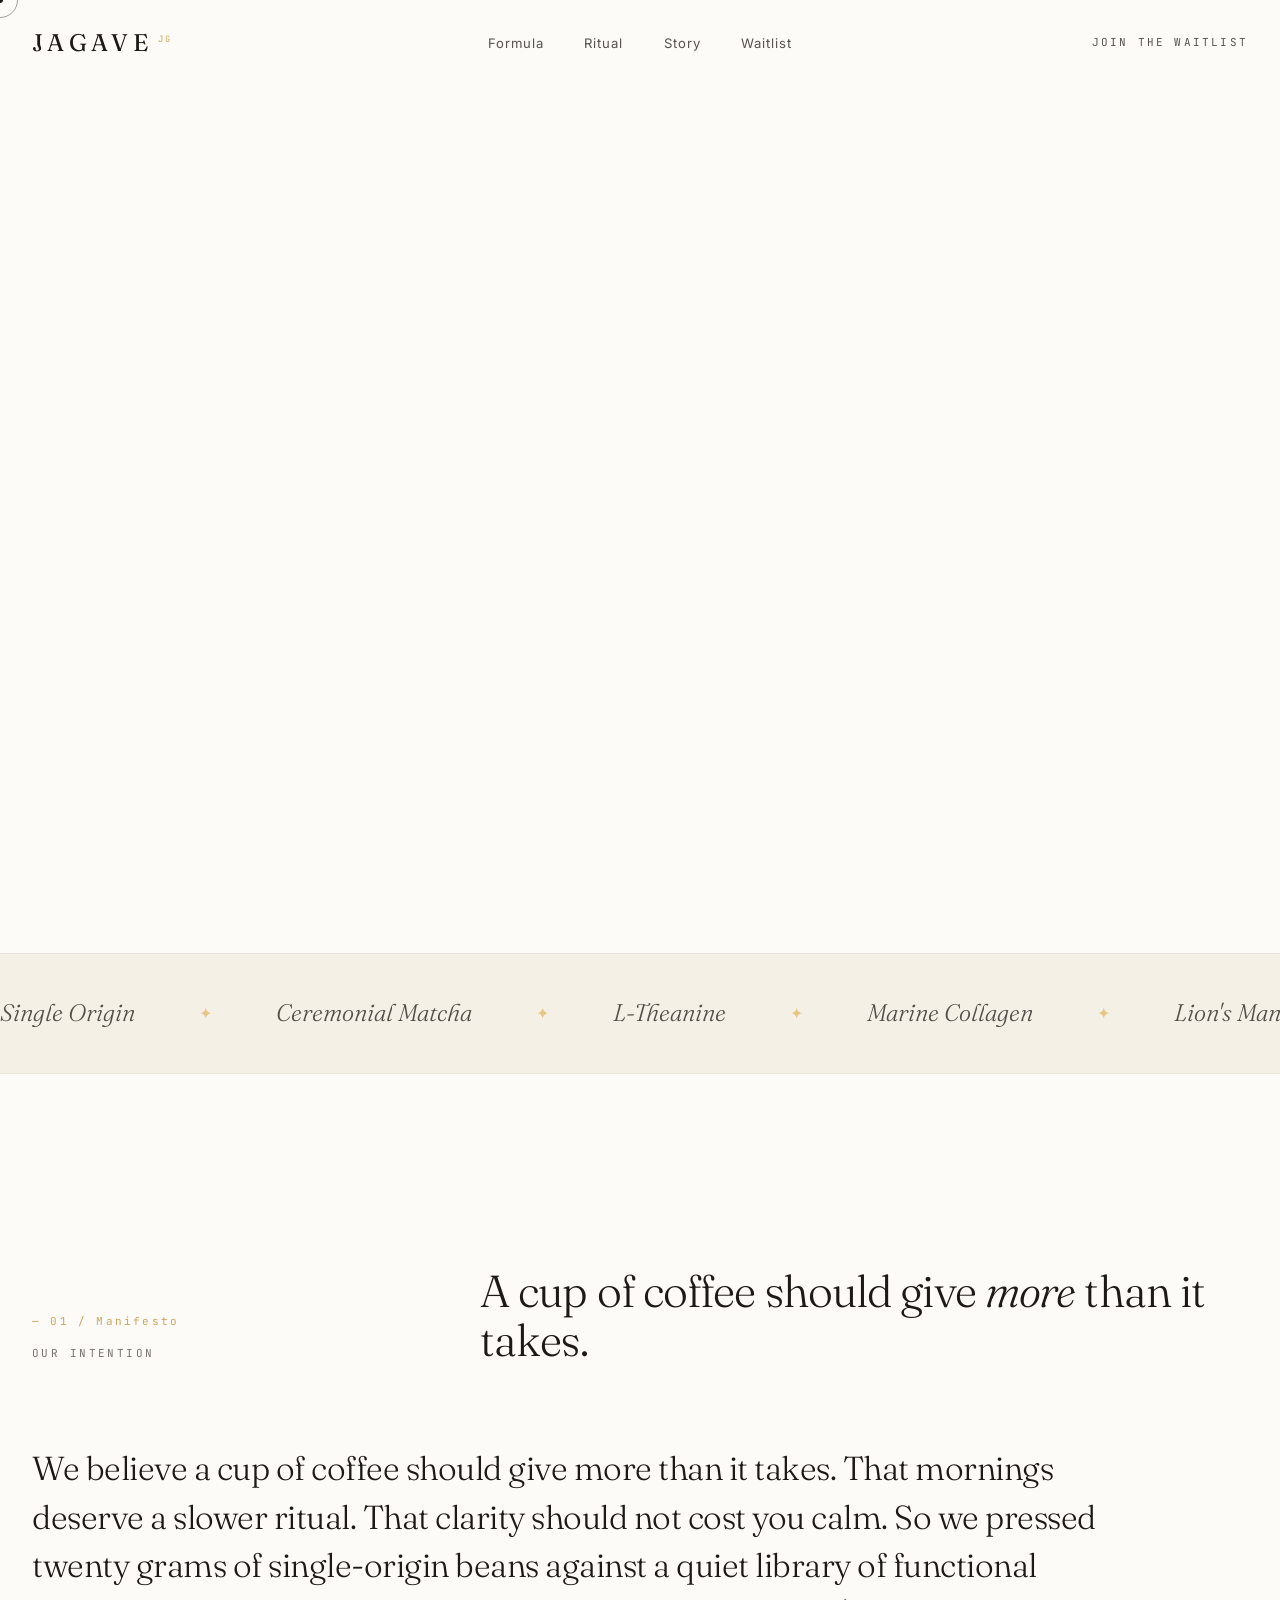
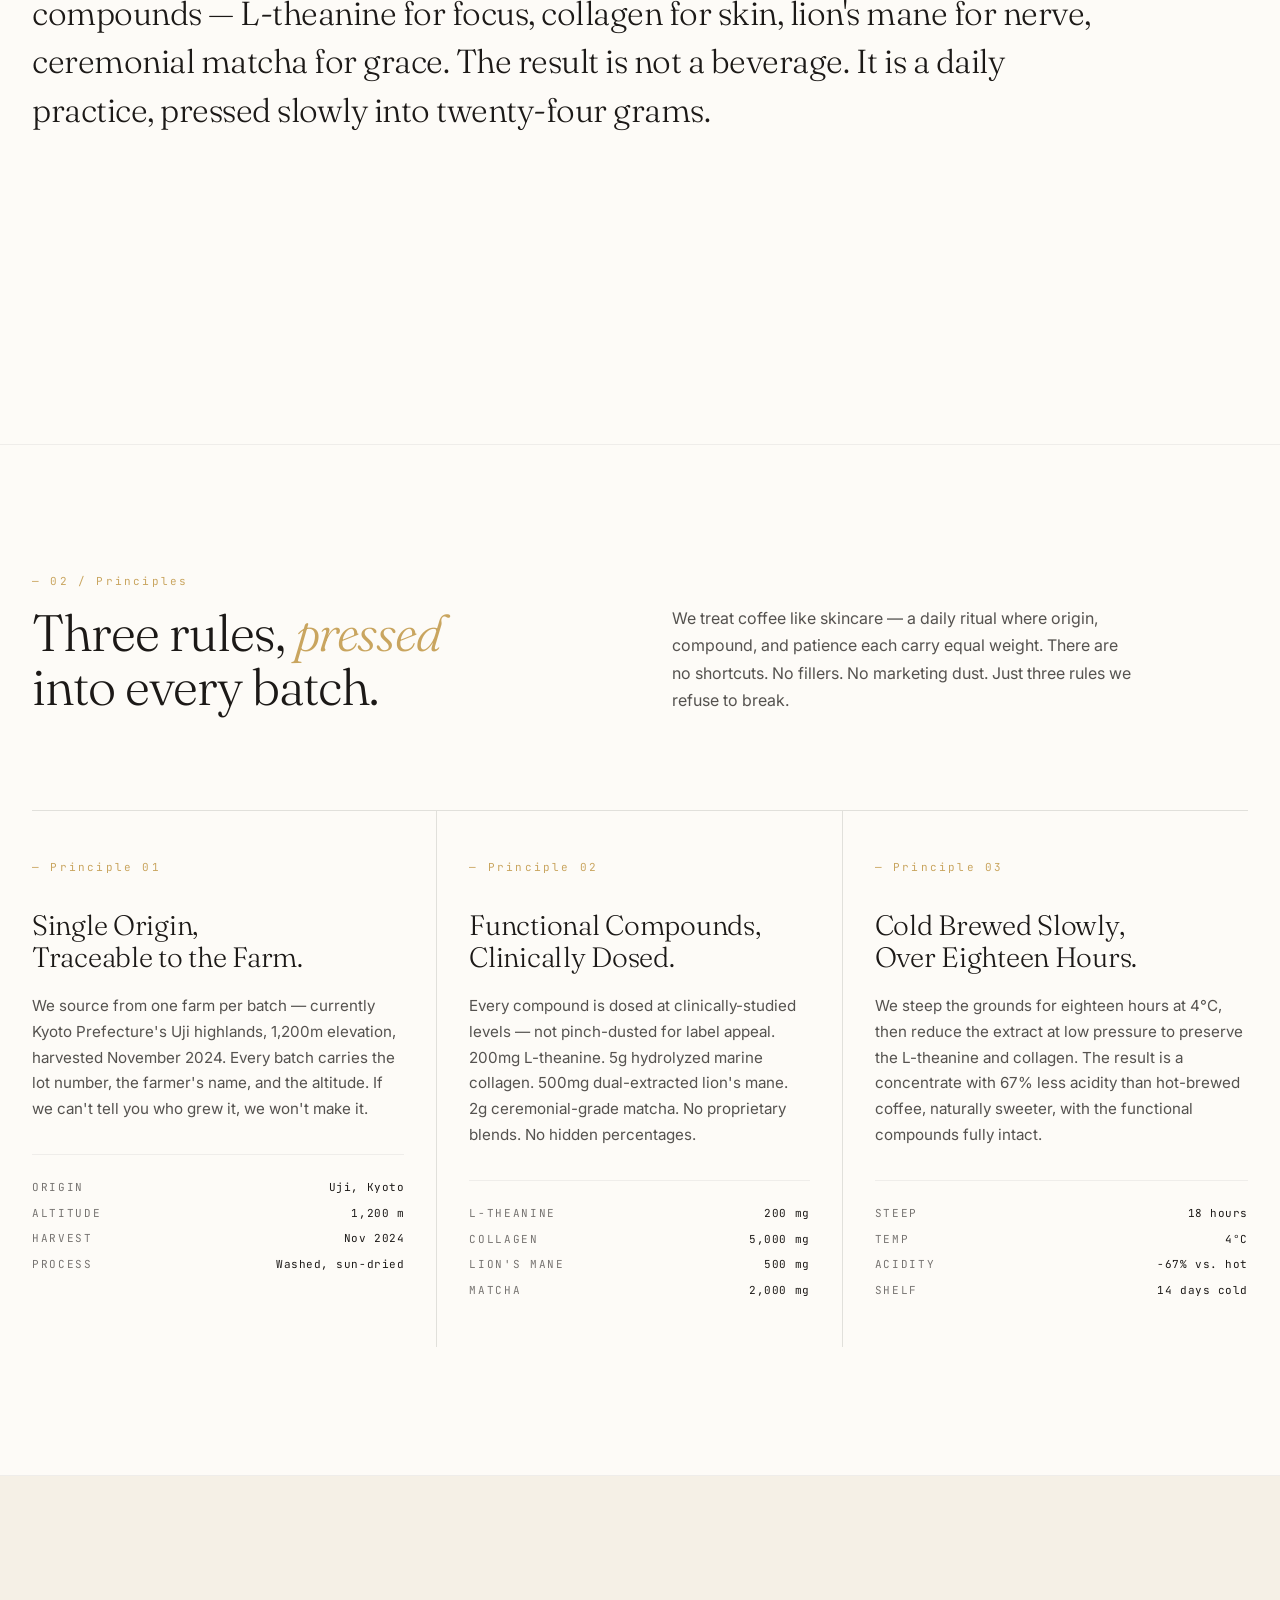
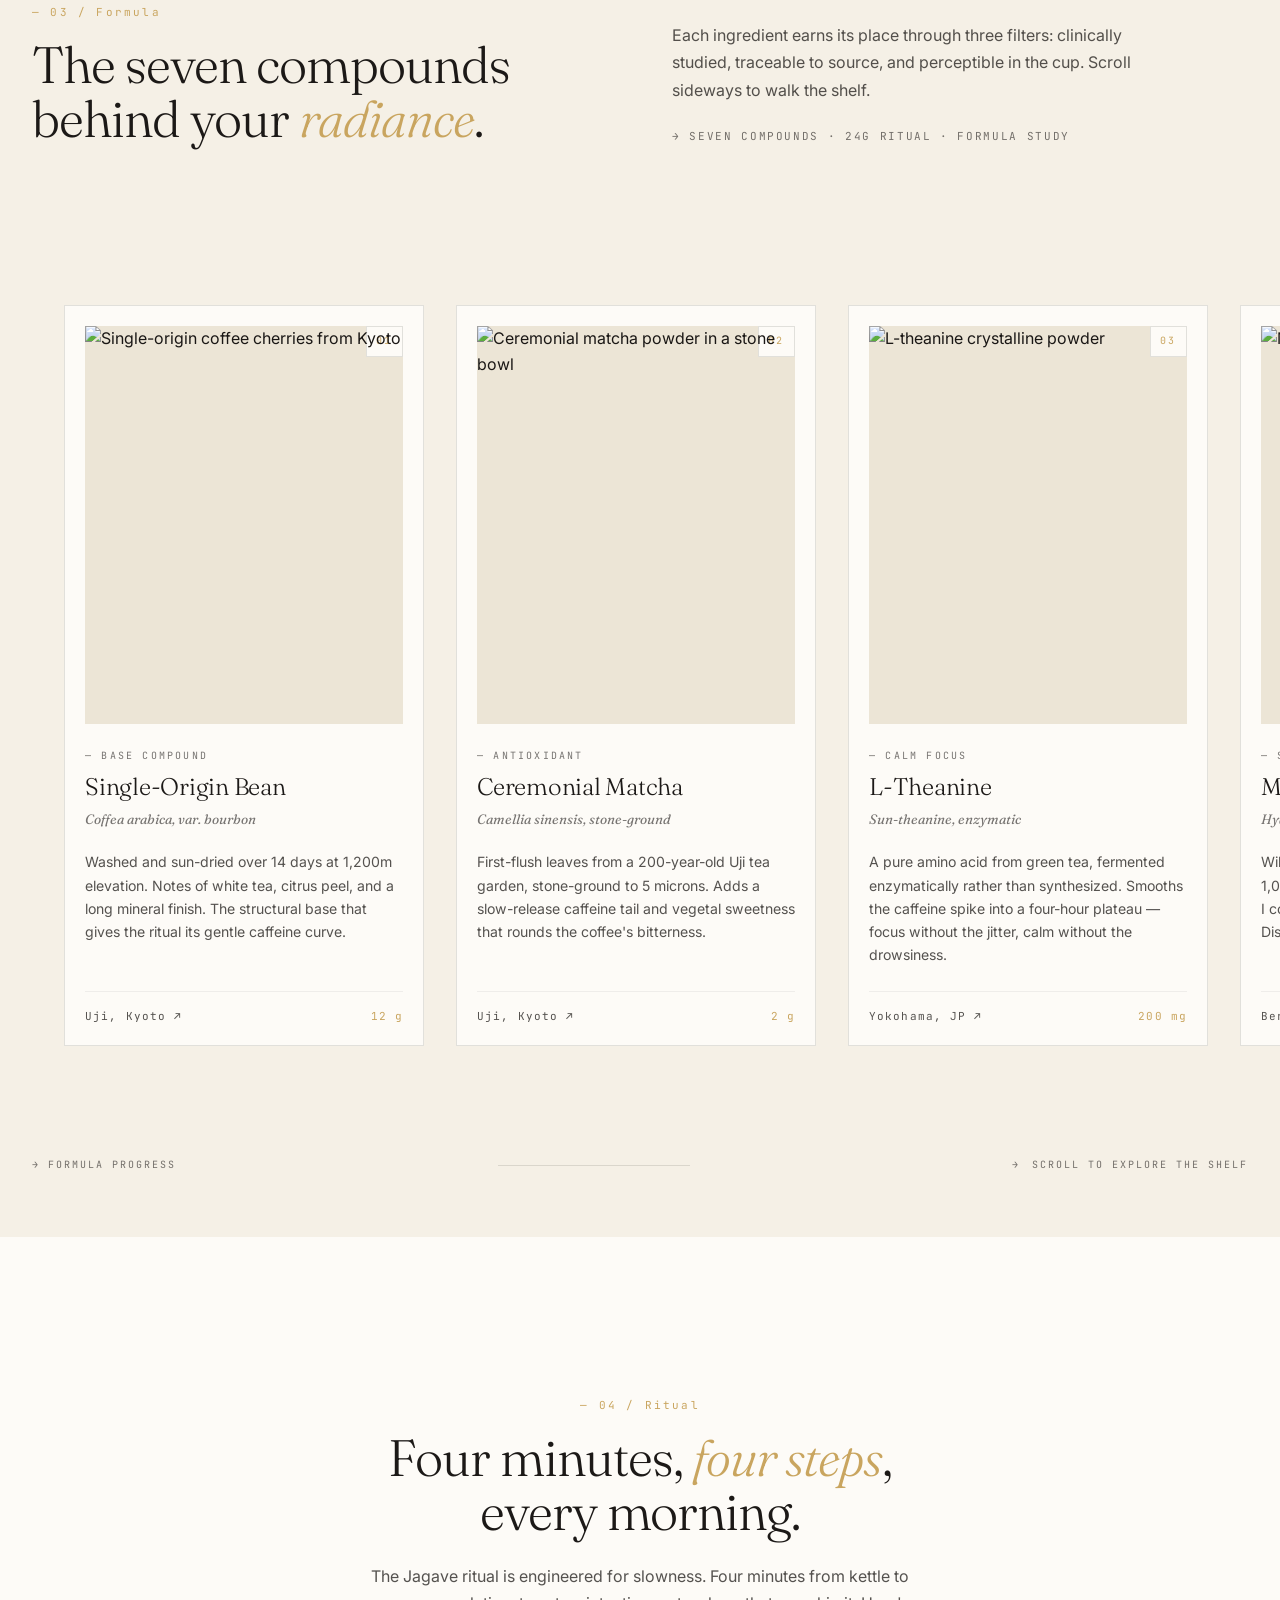
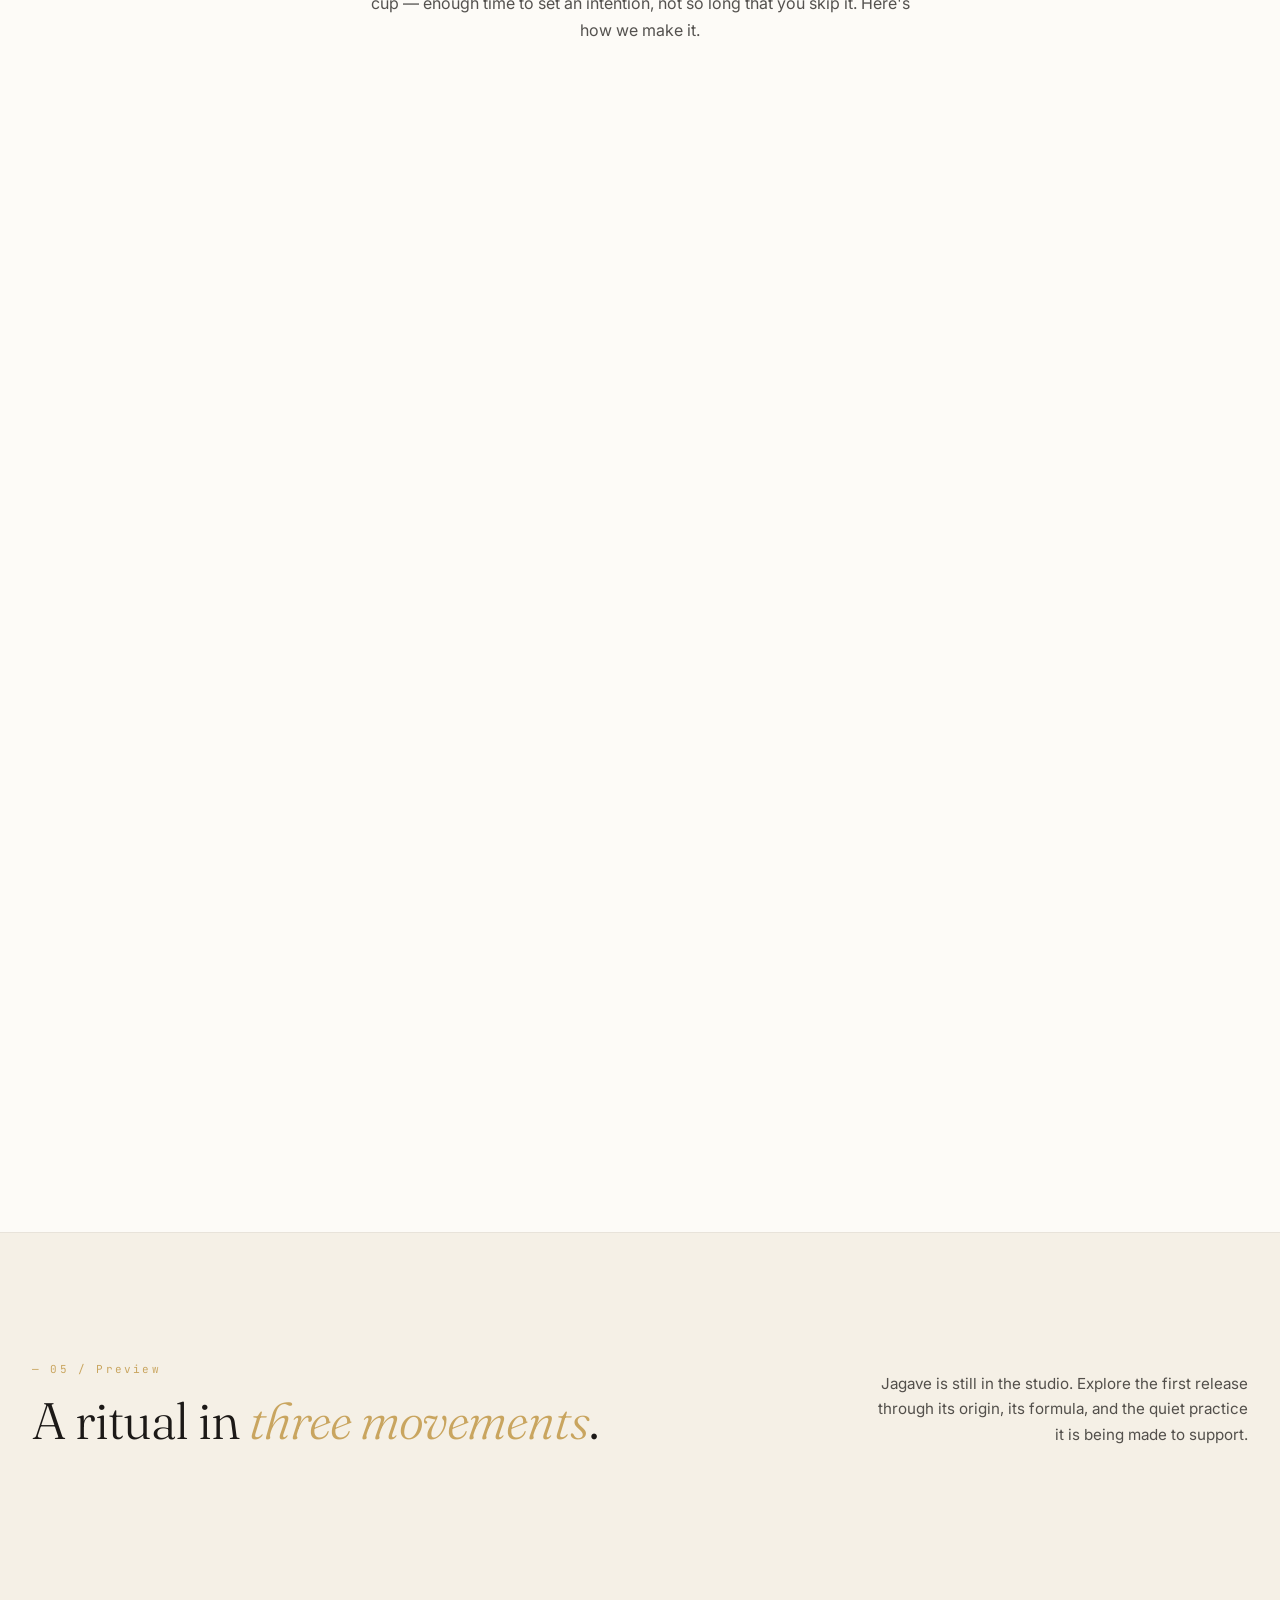
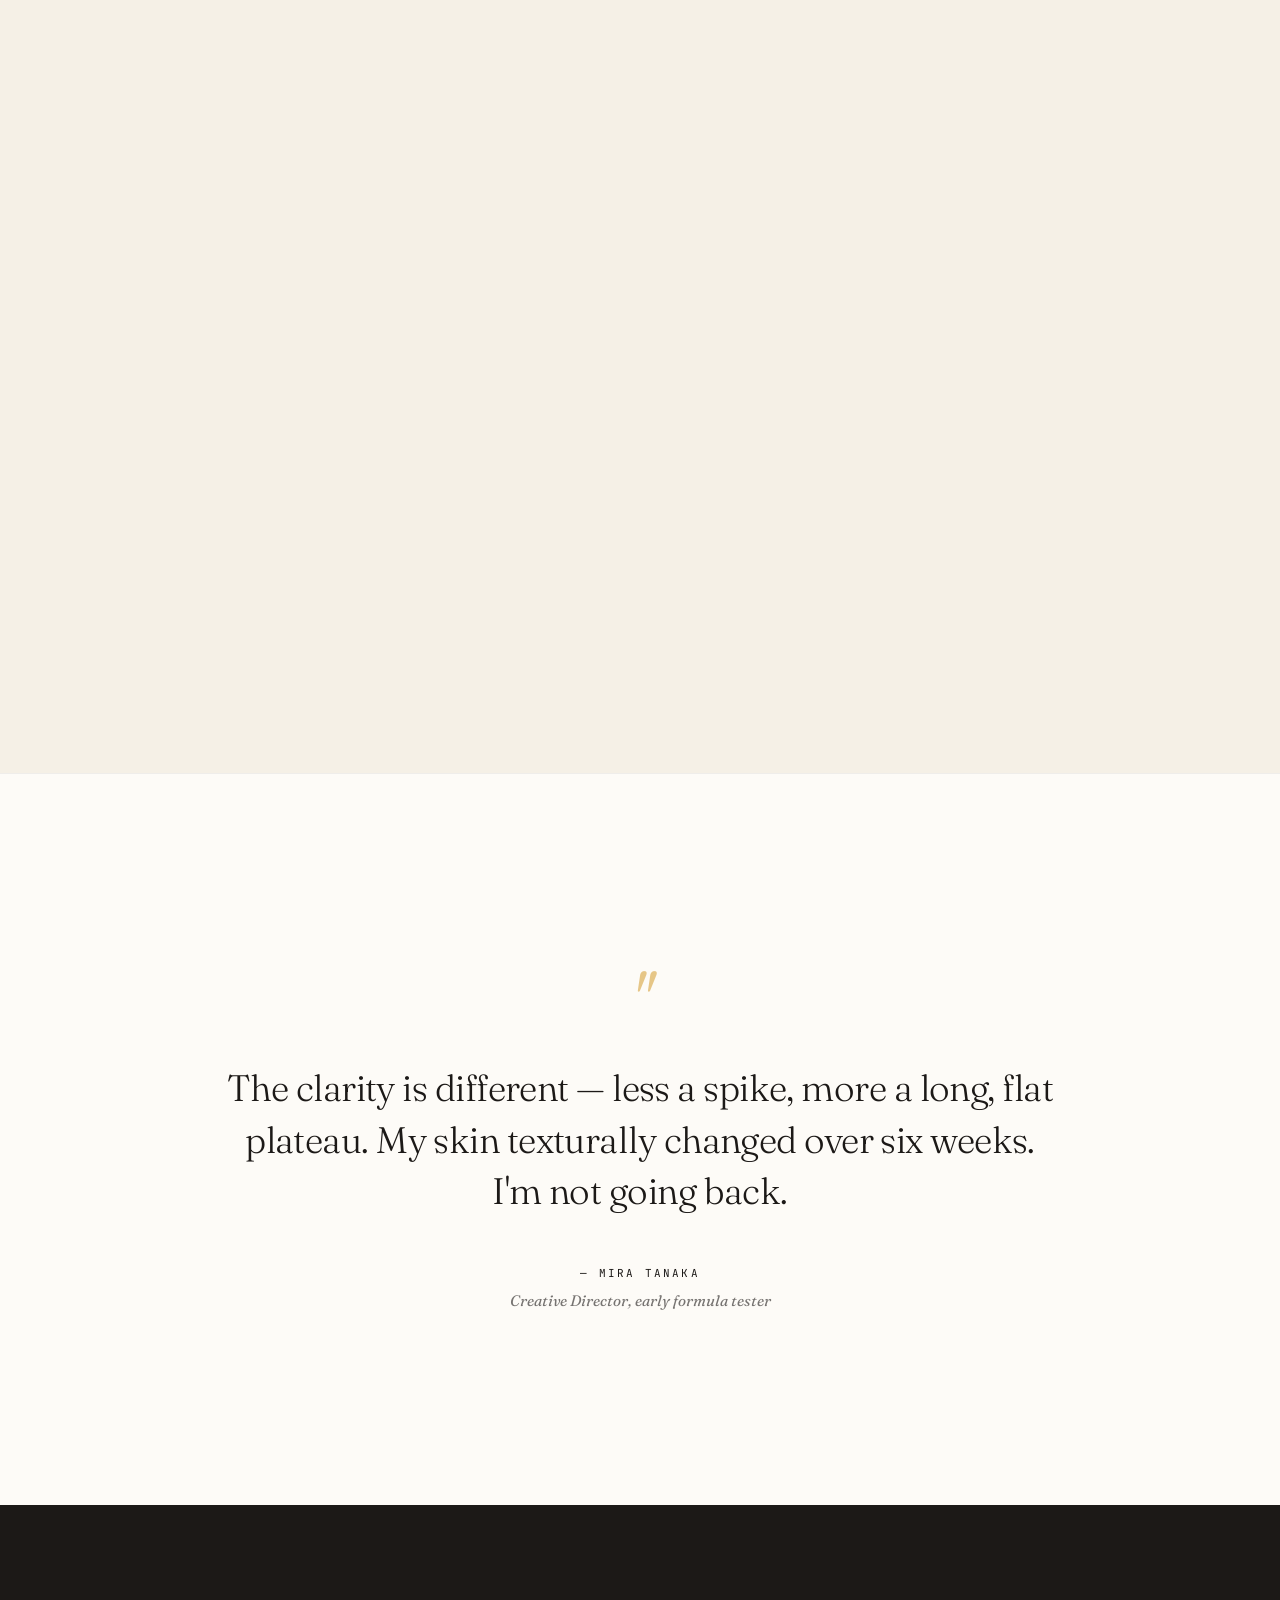
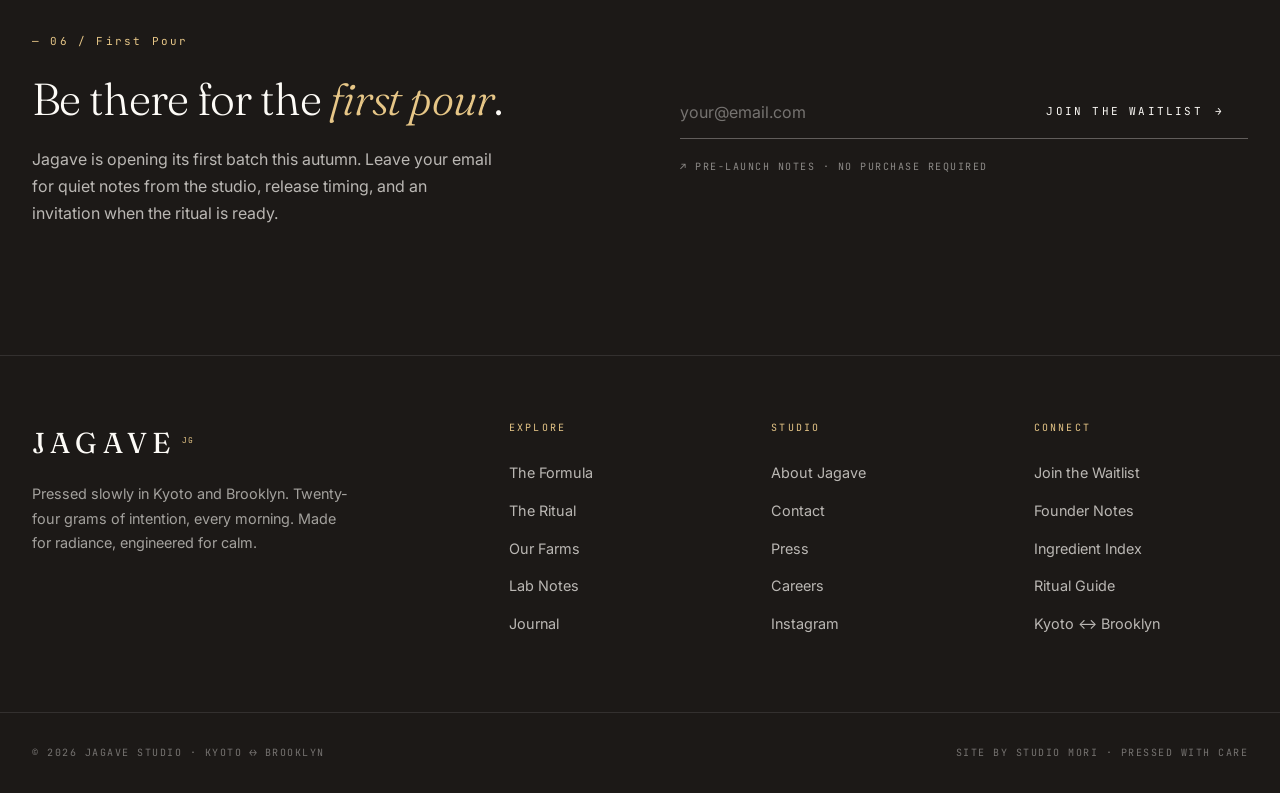
==== commit 4d20c064: "updated for informational website the information now shows on the website without it being an ecomm" ====
--- a/index.html
+++ b/index.html
@@ -3,36 +3,24 @@
 <head>
 <meta charset="UTF-8">
 <meta name="viewport" content="width=device-width, initial-scale=1.0">
-<title>HIKARI — First Batch · Coffee for Inner Radiance</title>
+<title id="page-title">JAGAVE — Pre-launch ritual for inner radiance</title>
 <link rel="preconnect" href="https://fonts.googleapis.com">
 <link rel="preconnect" href="https://fonts.gstatic.com" crossorigin>
 <link href="https://fonts.googleapis.com/css2?family=Fraunces:ital,opsz,wght@0,9..144,300;0,9..144,400;0,9..144,500;1,9..144,300;1,9..144,400&family=Inter:wght@300;400;500&family=JetBrains+Mono:wght@400;500&display=swap" rel="stylesheet">
-
 <link rel="stylesheet" href="style.css">
 </head>
 <body>
 
-<!-- Custom Cursor -->
 <div class="cursor-dot"></div>
 <div class="cursor-ring"></div>
 
 <!-- ============ NAV ============ -->
 <nav class="nav" id="nav">
   <div class="nav-inner">
-    <a href="#" class="nav-logo" data-hover>HIKARI<sup>FB</sup></a>
-    <ul class="nav-links">
-      <li><a href="#formula" data-hover>Formula</a></li>
-      <li><a href="#ritual" data-hover>Ritual</a></li>
-      <li><a href="#products" data-hover>Shop</a></li>
-      <li><a href="#about" data-hover>Journal</a></li>
-    </ul>
+    <a href="#" class="nav-logo" data-hover><span id="nav-brand"></span><sup id="nav-mark"></sup></a>
+    <ul class="nav-links" id="nav-links"></ul>
     <div class="nav-actions">
-      <a href="#" class="nav-action" data-hover>Search</a>
-      <a href="#" class="nav-action" data-hover>Account</a>
-      <button class="nav-action nav-cart" id="cart-trigger" data-hover>
-        <span>Cart</span>
-        <span class="nav-cart-count" id="cart-count">0</span>
-      </button>
+      <a href="#waitlist" class="nav-action" id="nav-waitlist" data-hover></a>
       <button class="nav-burger" id="nav-burger" aria-label="Menu">
         <span></span><span></span>
       </button>
@@ -41,13 +29,7 @@
 </nav>
 
 <!-- Mobile Menu -->
-<div class="mobile-menu" id="mobile-menu">
-  <a href="#formula"><span class="num">01</span>Formula</a>
-  <a href="#ritual"><span class="num">02</span>Ritual</a>
-  <a href="#products"><span class="num">03</span>Shop</a>
-  <a href="#about"><span class="num">04</span>Journal</a>
-  <a href="#account"><span class="num">05</span>Account</a>
-</div>
+<div class="mobile-menu" id="mobile-menu" data-list="mobile-nav"></div>
 
 <!-- ============ HERO ============ -->
 <section class="hero" id="hero">
@@ -55,79 +37,35 @@
     <div class="hero-left">
       <div class="hero-eyebrow" id="hero-eyebrow">
         <span class="dot"></span>
-        <span class="label">First Batch · No. 001</span>
+        <span class="label" id="hero-eyebrow-left"></span>
         <span class="line"></span>
-        <span class="label">Kyoto ↔ Brooklyn</span>
+        <span class="label" id="hero-eyebrow-right"></span>
       </div>
 
       <h1 class="hero-title" id="hero-title">
-        Your morning coffee,<br>
-        <em>elevated</em> for inner radiance.
+        <span id="hero-title-leading"></span><br>
+        <em id="hero-title-emphasis"></em> <span id="hero-title-trailing"></span>
       </h1>
 
-      <p class="hero-sub" id="hero-sub">
-        A small-batch roast pressed against a quiet library of functional compounds — L-theanine, marine collagen, lion's mane, ceremonial matcha. Less jitter. More glow. Twenty-four grams of intention, every cup.
-      </p>
-
-      <div class="hero-ctas" id="hero-cta">
-        <a href="#products" class="btn" data-hover>
-          <span>Shop First Batch</span>
-          <span class="arrow">→</span>
-        </a>
-        <a href="#formula" class="btn btn-ghost" data-hover>
-          <span class="underline">Explore the Formula</span>
-        </a>
-      </div>
-
-      <div class="hero-meta" id="hero-meta">
-        <div class="hero-meta-item">
-          <span class="label">Caffeine</span>
-          <span class="value">92 mg</span>
-        </div>
-        <div class="hero-meta-item">
-          <span class="label">L-Theanine</span>
-          <span class="value">200 mg</span>
-        </div>
-        <div class="hero-meta-item">
-          <span class="label">Collagen</span>
-          <span class="value">5 g</span>
-        </div>
-        <div class="hero-meta-item">
-          <span class="label">Rating</span>
-          <span class="value">4.9 / 5.0</span>
-        </div>
-      </div>
+      <p class="hero-sub" id="hero-sub"></p>
+      <div class="hero-ctas" id="hero-cta"></div>
+      <div class="hero-meta" id="hero-meta"></div>
     </div>
 
     <div class="hero-right" id="hero-right">
       <div class="hero-frame">
-        <span class="hero-frame-tag">No. 001 · First Batch</span>
-        <img src="https://picsum.photos/seed/hikari-morning-pour/700/1000" alt="A slow morning pour of Hikari coffee in soft ivory ceramic">
-        <span class="hero-frame-num">↗ 24g</span>
-      </div>
-      <span class="hero-side-text">Slow pressed · 18-hour rest · Stone-ground</span>
+        <span class="hero-frame-tag" id="hero-frame-tag"></span>
+        <img id="hero-image" alt="">
+        <span class="hero-frame-num" id="hero-frame-num"></span>
+      </div>
+      <span class="hero-side-text" id="hero-side-text"></span>
     </div>
   </div>
 </section>
 
 <!-- ============ MARQUEE ============ -->
 <div class="marquee">
-  <div class="marquee-track">
-    <span class="marquee-item">Single Origin</span>
-    <span class="marquee-item">Ceremonial Matcha</span>
-    <span class="marquee-item">L-Theanine</span>
-    <span class="marquee-item">Marine Collagen</span>
-    <span class="marquee-item">Lion's Mane</span>
-    <span class="marquee-item">Camu Camu</span>
-    <span class="marquee-item">Slow Pressed</span>
-    <span class="marquee-item">Single Origin</span>
-    <span class="marquee-item">Ceremonial Matcha</span>
-    <span class="marquee-item">L-Theanine</span>
-    <span class="marquee-item">Marine Collagen</span>
-    <span class="marquee-item">Lion's Mane</span>
-    <span class="marquee-item">Camu Camu</span>
-    <span class="marquee-item">Slow Pressed</span>
-  </div>
+  <div class="marquee-track" data-list="marquee"></div>
 </div>
 
 <!-- ============ MANIFESTO ============ -->
@@ -135,19 +73,17 @@
   <div class="container">
     <div class="manifesto-head">
       <div>
-        <span class="section-num">— 01 / Manifesto</span>
-        <span class="label">Our Intention</span>
-      </div>
-      <h2 class="serif">A cup of coffee should give <em>more</em> than it takes.</h2>
-    </div>
-
-    <p class="manifesto-text" id="manifesto-text">We believe a cup of coffee should give more than it takes. That mornings deserve a slower ritual. That clarity should not cost you calm. So we pressed twenty grams of single-origin beans against a quiet library of functional compounds — L-theanine for focus, collagen for skin, lion's mane for nerve, ceremonial matcha for grace. The result is not a beverage. It is a daily practice, pressed slowly into twenty-four grams.</p>
-
+        <span class="section-num" id="manifesto-section-num"></span>
+        <span class="label" id="manifesto-label"></span>
+      </div>
+      <h2 class="serif" id="manifesto-title"></h2>
+    </div>
+    <p class="manifesto-text" id="manifesto-text"></p>
     <div class="manifesto-sig" id="manifesto-sig">
       <span class="sig-line"></span>
       <div>
-        <div class="sig-text">"Radiance is not a finish. It is a frequency."</div>
-        <div class="sig-name" style="margin-top: 0.6rem;">— Yuki Mori, Founder</div>
+        <div class="sig-text" id="manifesto-signature"></div>
+        <div class="sig-name" id="manifesto-founder" style="margin-top: 0.6rem;"></div>
       </div>
     </div>
   </div>
@@ -158,51 +94,12 @@
   <div class="container">
     <div class="features-head">
       <div class="left">
-        <span class="section-num">— 02 / Principles</span>
-        <h2 class="serif">Three rules, <em>pressed</em><br>into every batch.</h2>
-      </div>
-      <div class="right">
-        <p>We treat coffee like skincare — a daily ritual where origin, compound, and patience each carry equal weight. There are no shortcuts. No fillers. No marketing dust. Just three rules we refuse to break.</p>
-      </div>
-    </div>
-
-    <div class="features-grid">
-      <div class="feature-col">
-        <span class="feature-num">— Principle 01</span>
-        <h3 class="feature-title">Single Origin,<br>Traceable to the Farm.</h3>
-        <p class="feature-body">We source from one farm per batch — currently Kyoto Prefecture's Uji highlands, 1,200m elevation, harvested November 2024. Every tin carries the lot number, the farmer's name, and the altitude. If we can't tell you who grew it, we won't sell it.</p>
-        <div class="feature-spec">
-          <div class="feature-spec-row"><span class="k">Origin</span><span class="v">Uji, Kyoto</span></div>
-          <div class="feature-spec-row"><span class="k">Altitude</span><span class="v">1,200 m</span></div>
-          <div class="feature-spec-row"><span class="k">Harvest</span><span class="v">Nov 2024</span></div>
-          <div class="feature-spec-row"><span class="k">Process</span><span class="v">Washed, sun-dried</span></div>
-        </div>
-      </div>
-
-      <div class="feature-col">
-        <span class="feature-num">— Principle 02</span>
-        <h3 class="feature-title">Functional Compounds,<br>Clinically Dosed.</h3>
-        <p class="feature-body">Every compound is dosed at clinically-studied levels — not pinch-dusted for label appeal. 200mg Sun-theanine L-theanine. 5g hydrolyzed marine collagen. 500mg dual-extracted lion's mane. 2g ceremonial-grade matcha. No proprietary blends. No hidden percentages.</p>
-        <div class="feature-spec">
-          <div class="feature-spec-row"><span class="k">L-Theanine</span><span class="v">200 mg</span></div>
-          <div class="feature-spec-row"><span class="k">Collagen</span><span class="v">5,000 mg</span></div>
-          <div class="feature-spec-row"><span class="k">Lion's Mane</span><span class="v">500 mg</span></div>
-          <div class="feature-spec-row"><span class="k">Matcha</span><span class="v">2,000 mg</span></div>
-        </div>
-      </div>
-
-      <div class="feature-col">
-        <span class="feature-num">— Principle 03</span>
-        <h3 class="feature-title">Cold Brewed Slowly,<br>Over Eighteen Hours.</h3>
-        <p class="feature-body">We steep the grounds for eighteen hours at 4°C, then reduce the extract at low pressure to preserve the L-theanine and collagen. The result is a concentrate with 67% less acidity than hot-brewed coffee, naturally sweeter, with the functional compounds fully intact.</p>
-        <div class="feature-spec">
-          <div class="feature-spec-row"><span class="k">Steep</span><span class="v">18 hours</span></div>
-          <div class="feature-spec-row"><span class="k">Temp</span><span class="v">4°C</span></div>
-          <div class="feature-spec-row"><span class="k">Acidity</span><span class="v">-67% vs. hot</span></div>
-          <div class="feature-spec-row"><span class="k">Shelf</span><span class="v">14 days cold</span></div>
-        </div>
-      </div>
-    </div>
+        <span class="section-num" id="principles-section-num"></span>
+        <h2 class="serif" id="principles-title"></h2>
+      </div>
+      <div class="right"><p id="principles-description"></p></div>
+    </div>
+    <div class="features-grid" data-list="principles"></div>
   </div>
 </section>
 
@@ -210,134 +107,27 @@
 <section class="formula" id="formula">
   <div class="formula-head">
     <div>
-      <span class="section-num">— 03 / Formula</span>
-      <h2 class="serif">The six compounds<br>behind your <em>radiance</em>.</h2>
+      <span class="section-num" id="formula-section-num"></span>
+      <h2 class="serif" id="formula-title"></h2>
     </div>
     <div class="right">
-      <p>Each ingredient earns its place through three filters: clinically studied, traceable to source, and perceptible in the cup. Scroll sideways to walk the shelf.</p>
-      <div class="meta">→ Six compounds · 24g per serving · 03rd Pressing</div>
+      <p id="formula-description"></p>
+      <div class="meta" id="formula-meta"></div>
     </div>
   </div>
 
   <div class="pin-viewport" id="pin-viewport">
     <div class="pin-stage" id="pin-stage">
-      <div class="pin-track" id="pin-track">
-
-        <article class="formula-card" data-hover>
-          <span class="card-num">01</span>
-          <div class="card-img">
-            <img src="https://picsum.photos/seed/hikari-bean-kyoto/600/750" alt="Single origin coffee cherry">
-          </div>
-          <span class="card-label">— Base Compound</span>
-          <h3 class="card-title">Single-Origin Bean</h3>
-          <p class="card-latin">Coffea arabica, var. bourbon</p>
-          <p class="card-body">Washed and sun-dried over 14 days at 1,200m elevation. Notes of white tea, citrus peel, and a long, mineral finish. The structural base — every other compound is built around its caffeine curve.</p>
-          <div class="card-foot">
-            <span class="origin">Uji, Kyoto ↗</span>
-            <span class="dose">12 g</span>
-          </div>
-        </article>
-
-        <article class="formula-card" data-hover>
-          <span class="card-num">02</span>
-          <div class="card-img">
-            <img src="https://picsum.photos/seed/hikari-matcha-uji/600/750" alt="Ceremonial grade matcha powder">
-          </div>
-          <span class="card-label">— Adaptogen</span>
-          <h3 class="card-title">Ceremonial Matcha</h3>
-          <p class="card-latin">Camellia sinensis, stone-ground</p>
-          <p class="card-body">First-flush leaves from a 200-year-old Uji tea garden, stone-ground to 5 microns. Adds a slow-release caffeine tail and a vegetal sweetness that rounds the coffee's bitterness.</p>
-          <div class="card-foot">
-            <span class="origin">Uji, Kyoto ↗</span>
-            <span class="dose">2 g</span>
-          </div>
-        </article>
-
-        <article class="formula-card" data-hover>
-          <span class="card-num">03</span>
-          <div class="card-img">
-            <img src="https://picsum.photos/seed/hikari-theanine/600/750" alt="L-theanine crystalline powder">
-          </div>
-          <span class="card-label">— Amino Acid</span>
-          <h3 class="card-title">L-Theanine</h3>
-          <p class="card-latin">Sun-theanine® (enzymatic)</p>
-          <p class="card-body">A pure amino acid from green tea, fermented enzymatically rather than synthesized. Smoothes the caffeine spike into a 4-hour plateau — focus without the jitter, calm without the drowsiness.</p>
-          <div class="card-foot">
-            <span class="origin">Yokohama, JP ↗</span>
-            <span class="dose">200 mg</span>
-          </div>
-        </article>
-
-        <article class="formula-card" data-hover>
-          <span class="card-num">04</span>
-          <div class="card-img">
-            <img src="https://picsum.photos/seed/hikari-collagen-marine/600/750" alt="Marine collagen peptide powder">
-          </div>
-          <span class="card-label">— Peptide</span>
-          <h3 class="card-title">Marine Collagen</h3>
-          <p class="card-latin">Hydrolyzed type I, wild-caught</p>
-          <p class="card-body">Wild-caught North Atlantic cod, hydrolyzed to a 1,000-dalton peptide for 95% absorption. Type I collagen — the kind your skin actually uses. Dissolves clear, tastes of nothing.</p>
-          <div class="card-foot">
-            <span class="origin">Bergen, NO ↗</span>
-            <span class="dose">5,000 mg</span>
-          </div>
-        </article>
-
-        <article class="formula-card" data-hover>
-          <span class="card-num">05</span>
-          <div class="card-img">
-            <img src="https://picsum.photos/seed/hikari-lions-mane/600/750" alt="Lion's mane mushroom extract">
-          </div>
-          <span class="card-label">— Nootropic</span>
-          <h3 class="card-title">Lion's Mane</h3>
-          <p class="card-latin">Hericium erinaceus, dual-extracted</p>
-          <p class="card-body">Fruiting bodies only — no mycelium, no fillers. Dual-extracted in water and alcohol to capture both hericenones and erinacines, the compounds studied for nerve growth factor stimulation.</p>
-          <div class="card-foot">
-            <span class="origin">Hokkaido, JP ↗</span>
-            <span class="dose">500 mg</span>
-          </div>
-        </article>
-
-        <article class="formula-card" data-hover>
-          <span class="card-num">06</span>
-          <div class="card-img">
-            <img src="https://picsum.photos/seed/hikari-camu-camu/600/750" alt="Camu camu berry powder">
-          </div>
-          <span class="card-label">— Antioxidant</span>
-          <h3 class="card-title">Camu Camu</h3>
-          <p class="card-latin">Myrciaria dubia, freeze-dried</p>
-          <p class="card-body">A small Amazonian berry — the densest natural source of vitamin C on earth. Freeze-dried within 48 hours of harvest to preserve the anthocyanins that pair with collagen for skin synthesis.</p>
-          <div class="card-foot">
-            <span class="origin">Iquitos, PE ↗</span>
-            <span class="dose">300 mg</span>
-          </div>
-        </article>
-
-        <article class="formula-card" data-hover>
-          <span class="card-num">07</span>
-          <div class="card-img">
-            <img src="https://picsum.photos/seed/hikari-water-pure/600/750" alt="Pure mineral water pour">
-          </div>
-          <span class="card-label">— Solvent</span>
-          <h3 class="card-title">Volcanic Mineral Water</h3>
-          <p class="card-latin">Filtered through Shirasu tuff</p>
-          <p class="card-body">Drawn from a 90m well in Kagoshima, filtered naturally through Shirasu volcanic tuff. A soft mineral profile — 32ppm calcium, 8ppm magnesium — that pulls cleanly without bitterness.</p>
-          <div class="card-foot">
-            <span class="origin">Kagoshima, JP ↗</span>
-            <span class="dose">220 ml</span>
-          </div>
-        </article>
-
-      </div>
+      <div class="pin-track" id="pin-track" data-list="ingredients"></div>
     </div>
   </div>
 
   <div class="pin-progress-wrap">
-    <div class="pin-progress-label">→ Scroll Progress</div>
+    <div class="pin-progress-label" id="pin-progress-label"></div>
     <div class="pin-progress"><div class="bar" id="pin-bar"></div></div>
     <div class="pin-instructions">
       <span class="arrow-h">→</span>
-      <span>Scroll to walk the shelf</span>
+      <span id="pin-instructions"></span>
     </div>
   </div>
 </section>
@@ -345,140 +135,24 @@
 <!-- ============ RITUAL ============ -->
 <section class="ritual" id="ritual">
   <div class="ritual-head">
-    <span class="section-num">— 04 / Ritual</span>
-    <h2 class="serif">Four minutes, <em>four steps</em>,<br>every morning.</h2>
-    <p>The Hikari ritual is engineered for slowness. Four minutes from kettle to cup — enough time to set an intention, not so long that you skip it. Here's how we make it.</p>
-  </div>
-
-  <div class="ritual-steps">
-
-    <div class="ritual-step">
-      <span class="step-num">— Step 01</span>
-      <h3 class="step-title">Heat water to <em>92°</em>.</h3>
-      <div class="step-body">
-        Bring filtered water to a rolling boil, then rest for ninety seconds until it lands at 92°C. Too hot and you'll burn the matcha. Too cool and the collagen won't dissolve. A kitchen thermometer is worth the ten dollars.
-        <div class="detail">↗ 92°C · 220 ml · 90-second rest</div>
-      </div>
-    </div>
-
-    <div class="ritual-step">
-      <span class="step-num">— Step 02</span>
-      <h3 class="step-title">Measure <em>24 grams</em> of First Batch.</h3>
-      <div class="step-body">
-        Two level scoops. The tin ships with a 12g scoop — the dose is calibrated for a 220ml cup. Don't eyeball it. The functional compounds are dosed to the gram, and so is the caffeine.
-        <div class="detail">↗ 24g · 2 scoops · 92mg caffeine</div>
-      </div>
-    </div>
-
-    <div class="ritual-step">
-      <span class="step-num">— Step 03</span>
-      <h3 class="step-title">Whisk in <em>slow circles</em>.</h3>
-      <div class="step-body">
-        Pour the water in two stages — first 60ml to bloom, whisk in slow figure-eights for fifteen seconds, then the remaining 160ml in a steady stream. A bamboo chasen is traditional; a milk frother works fine. Avoid vigorous beating — it denatures the collagen.
-        <div class="detail">↗ 60ml bloom · 15s whisk · 160ml pour</div>
-      </div>
-    </div>
-
-    <div class="ritual-step">
-      <span class="step-num">— Step 04</span>
-      <h3 class="step-title">Wait four minutes. <em>Then drink.</em></h3>
-      <div class="step-body">
-        Let the cup rest. The L-theanine needs four minutes to fully bind with the caffeine — this is the difference between a focused morning and a jittery one. Use the time. Look out a window. Set an intention. Then drink slowly, over the next twenty minutes.
-        <div class="detail">↗ 4-minute rest · 20-minute drink · 4-hour plateau</div>
-      </div>
-    </div>
-
-  </div>
-</section>
-
-<!-- ============ PRODUCTS ============ -->
-<section class="products" id="products">
+    <span class="section-num" id="ritual-section-num"></span>
+    <h2 class="serif" id="ritual-title"></h2>
+    <p id="ritual-description"></p>
+  </div>
+  <div class="ritual-steps" data-list="ritual"></div>
+</section>
+
+<!-- ============ PRE-LAUNCH PREVIEW ============ -->
+<section class="products" id="waitlist">
   <div class="container">
     <div class="products-head">
       <div>
-        <span class="section-num">— 05 / Shop</span>
-        <h2 class="serif">Three tins,<br>three <em>frequencies</em>.</h2>
-      </div>
-      <div class="right">
-        <p>Each tin holds 20 servings — a four-week morning practice. Subscribers save 15% and receive the next batch before it ships to retail.</p>
-      </div>
-    </div>
-
-    <div class="products-grid">
-
-      <article class="product-card" data-hover>
-        <div class="product-img">
-          <span class="product-tag">Best Seller</span>
-          <img src="https://picsum.photos/seed/hikari-tin-first-batch/600/750" alt="First Batch tin">
-        </div>
-        <div class="product-meta">
-          <span class="label">— No. 001</span>
-          <span class="price">$48</span>
-        </div>
-        <h3 class="product-name">First <em>Batch</em></h3>
-        <p class="product-desc">The original formula. Single-origin Kyoto bean, ceremonial matcha, full compound stack. For focused mornings and inner radiance.</p>
-        <div class="product-foot">
-          <div class="product-qty">
-            <button class="qty-dec" aria-label="Decrease">−</button>
-            <span class="val">1</span>
-            <button class="qty-inc" aria-label="Increase">+</button>
-          </div>
-          <button class="product-add" data-hover>
-            <span>Add</span>
-            <span>→</span>
-          </button>
-        </div>
-      </article>
-
-      <article class="product-card" data-hover>
-        <div class="product-img">
-          <span class="product-tag">New</span>
-          <img src="https://picsum.photos/seed/hikari-tin-morning-reserve/600/750" alt="Morning Reserve tin">
-        </div>
-        <div class="product-meta">
-          <span class="label">— No. 002</span>
-          <span class="price">$54</span>
-        </div>
-        <h3 class="product-name">Morning <em>Reserve</em></h3>
-        <p class="product-desc">Aged four months in cedar. Deeper fermentation, lower acidity, double the lion's mane. For long days that demand a longer tail.</p>
-        <div class="product-foot">
-          <div class="product-qty">
-            <button class="qty-dec" aria-label="Decrease">−</button>
-            <span class="val">1</span>
-            <button class="qty-inc" aria-label="Increase">+</button>
-          </div>
-          <button class="product-add" data-hover>
-            <span>Add</span>
-            <span>→</span>
-          </button>
-        </div>
-      </article>
-
-      <article class="product-card" data-hover>
-        <div class="product-img">
-          <span class="product-tag">Decaf</span>
-          <img src="https://picsum.photos/seed/hikari-tin-evening-calm/600/750" alt="Evening Calm tin">
-        </div>
-        <div class="product-meta">
-          <span class="label">— No. 003</span>
-          <span class="price">$48</span>
-        </div>
-        <h3 class="product-name">Evening <em>Calm</em></h3>
-        <p class="product-desc">Swiss-water decaffeinated. Replaces caffeine with reishi and ashwagandha. For the late cup that won't steal your sleep.</p>
-        <div class="product-foot">
-          <div class="product-qty">
-            <button class="qty-dec" aria-label="Decrease">−</button>
-            <span class="val">1</span>
-            <button class="qty-inc" aria-label="Increase">+</button>
-          </div>
-          <button class="product-add" data-hover>
-            <span>Add</span>
-            <span>→</span>
-          </button>
-        </div>
-      </article>
-
-    </div>
+        <span class="section-num" id="preview-section-num"></span>
+        <h2 class="serif" id="preview-title"></h2>
+      </div>
+      <div class="right"><p id="preview-description"></p></div>
+    </div>
+    <div class="products-grid" data-list="preview"></div>
   </div>
 </section>
 
@@ -486,32 +160,32 @@
 <section class="testimonial">
   <blockquote>
     <div class="mark">"</div>
-    <p>I've replaced three supplements and my afternoon coffee with one tin. The <em>clarity</em> is different — less a spike, more a long, flat plateau. My skin texturally changed over six weeks. I'm not going back.</p>
+    <p id="testimonial-quote"></p>
     <cite>
-      <span class="name">— Mira Tanaka</span>
-      <span class="role">Creative Director, Subscriber since 2023</span>
+      <span class="name" id="testimonial-name"></span>
+      <span class="role" id="testimonial-role"></span>
     </cite>
   </blockquote>
 </section>
 
-<!-- ============ NEWSLETTER ============ -->
+<!-- ============ WAITLIST ============ -->
 <section class="newsletter">
   <div class="newsletter-grid">
     <div>
-      <span class="section-num">— 06 / Subscribe</span>
-      <h2 class="serif">A letter, every <em>first Sunday</em>.</h2>
-      <p>Slow notes from the founder — new batches, ritual refinements, the occasional farm visit. No discounts, no urgency. Just a quiet letter, twelve times a year.</p>
-    </div>
-    <form class="newsletter-form" id="newsletter-form">
+      <span class="section-num" id="waitlist-section-num"></span>
+      <h2 class="serif" id="waitlist-title"></h2>
+      <p id="waitlist-description"></p>
+    </div>
+    <form class="newsletter-form" id="waitlist-form">
       <div class="input-row">
-        <input type="email" placeholder="your@email.com" required data-hover>
+        <input id="waitlist-email" type="email" required data-hover>
         <button type="submit" data-hover>
-          <span>Subscribe</span>
+          <span id="waitlist-button"></span>
           <span>→</span>
         </button>
       </div>
-      <div class="form-note">↗ Twelve letters a year · Unsubscribe in one click</div>
-      <div class="newsletter-success" id="newsletter-success">Thank you. Your first letter arrives Sunday.</div>
+      <div class="form-note" id="waitlist-note"></div>
+      <div class="newsletter-success" id="waitlist-success"></div>
     </form>
   </div>
 </section>
@@ -520,79 +194,34 @@
 <footer>
   <div class="footer-grid">
     <div class="footer-brand">
-      <div class="logo">HIKARI<sup style="font-family: var(--font-mono); font-size: 0.5rem; letter-spacing: 0.2em; color: var(--gold); margin-left: 0.4rem;">FB</sup></div>
-      <p>Pressed slowly in Kyoto and Brooklyn. Twenty-four grams of intention, every morning. Made for radiance, engineered for calm.</p>
+      <div class="logo"><span id="footer-brand"></span><sup id="footer-mark" style="font-family: var(--font-mono); font-size: 0.5rem; letter-spacing: 0.2em; color: var(--gold); margin-left: 0.4rem;"></sup></div>
+      <p id="footer-description"></p>
     </div>
     <div class="footer-col">
-      <h4>Shop</h4>
-      <ul>
-        <li><a href="#" data-hover>First Batch</a></li>
-        <li><a href="#" data-hover>Morning Reserve</a></li>
-        <li><a href="#" data-hover>Evening Calm</a></li>
-        <li><a href="#" data-hover>Gift Subscription</a></li>
-        <li><a href="#" data-hover>Wholesale</a></li>
-      </ul>
+      <h4 id="footer-explore-title"></h4>
+      <ul id="footer-explore-links"></ul>
     </div>
     <div class="footer-col">
-      <h4>Learn</h4>
-      <ul>
-        <li><a href="#" data-hover>The Formula</a></li>
-        <li><a href="#" data-hover>The Ritual</a></li>
-        <li><a href="#" data-hover>Our Farms</a></li>
-        <li><a href="#" data-hover>Lab Reports</a></li>
-        <li><a href="#" data-hover>Journal</a></li>
-      </ul>
+      <h4 id="footer-studio-title"></h4>
+      <ul id="footer-studio-links"></ul>
     </div>
     <div class="footer-col">
-      <h4>Studio</h4>
-      <ul>
-        <li><a href="#" data-hover>About Hikari</a></li>
-        <li><a href="#" data-hover>Contact</a></li>
-        <li><a href="#" data-hover>Press</a></li>
-        <li><a href="#" data-hover>Careers</a></li>
-        <li><a href="#" data-hover>Instagram</a></li>
-      </ul>
+      <h4 id="footer-connect-title"></h4>
+      <ul id="footer-connect-links"></ul>
     </div>
   </div>
   <div class="footer-bottom">
-    <span>© 2025 Hikari Coffee Co. · Kyoto ↔ Brooklyn</span>
-    <span>Site by Studio Mori · Pressed with care</span>
+    <span id="footer-copyright"></span>
+    <span id="footer-credit"></span>
   </div>
 </footer>
 
-<!-- ============ CART DRAWER ============ -->
-<div class="cart-overlay" id="cart-overlay"></div>
-<aside class="cart-drawer" id="cart-drawer">
-  <div class="cart-head">
-    <h3 class="serif">Your Cart</h3>
-    <button class="close" id="cart-close" data-hover>Close ×</button>
-  </div>
-  <div class="cart-body" id="cart-body">
-    <div class="cart-empty">
-      <span class="label">— Empty</span>
-      <p>Your cart is waiting for its first tin.</p>
-    </div>
-  </div>
-  <div class="cart-foot" id="cart-foot" style="display: none;">
-    <div class="cart-row"><span class="k">Subtotal</span><span id="cart-subtotal">$0</span></div>
-    <div class="cart-row"><span class="k">Shipping</span><span>Calculated at checkout</span></div>
-    <div class="cart-row total"><span>Total</span><span id="cart-total">$0</span></div>
-    <button class="cart-checkout" data-hover>
-      <span>Proceed to Checkout</span>
-      <span>→</span>
-    </button>
-  </div>
-</aside>
-
-<!-- Back to Top -->
 <button class="back-to-top" id="back-to-top" data-hover aria-label="Back to top">↑</button>
 
-<!-- ============ SCRIPTS ============ -->
 <script src="https://cdn.jsdelivr.net/npm/gsap@3.12.5/dist/gsap.min.js"></script>
 <script src="https://cdn.jsdelivr.net/npm/gsap@3.12.5/dist/ScrollTrigger.min.js"></script>
 <script src="https://cdn.jsdelivr.net/npm/lenis@1.3.13/dist/lenis.min.js"></script>
-
 <script src="script.js"></script>
 
 </body>
-</html>+</html>
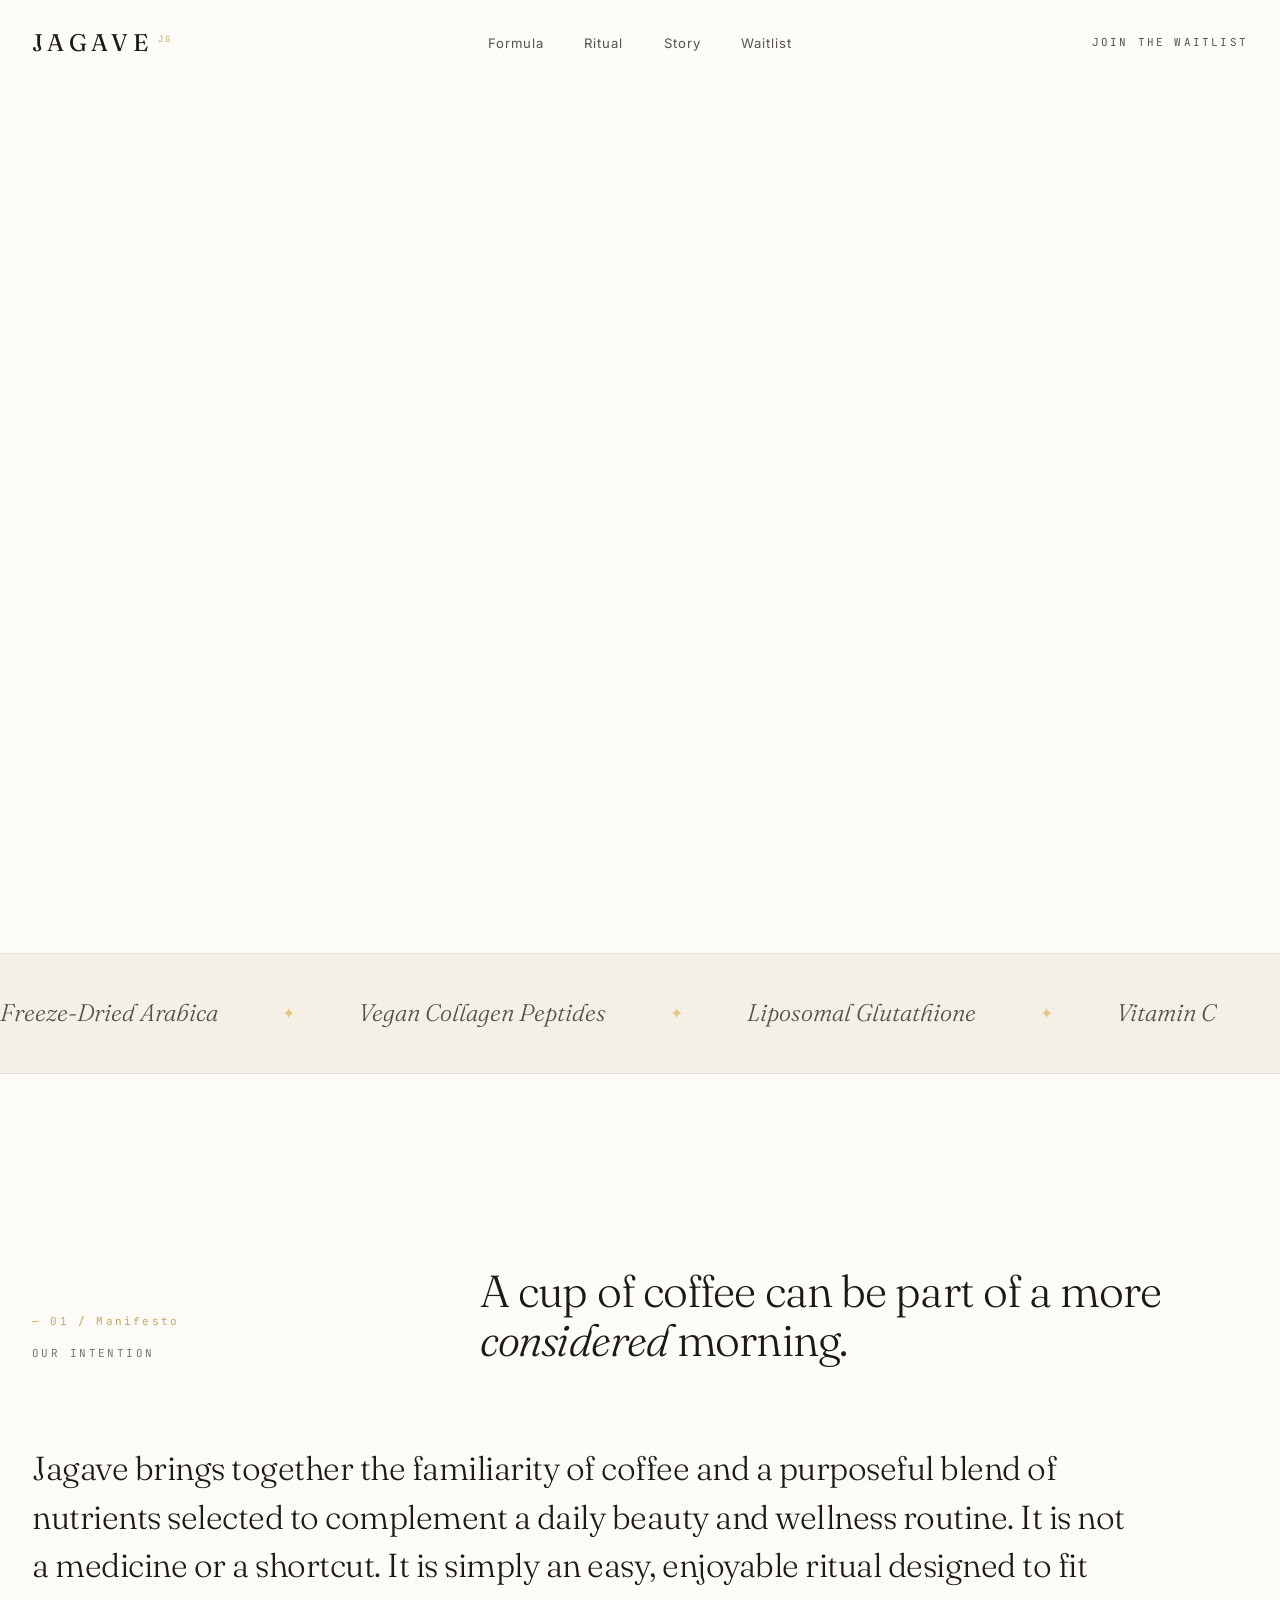
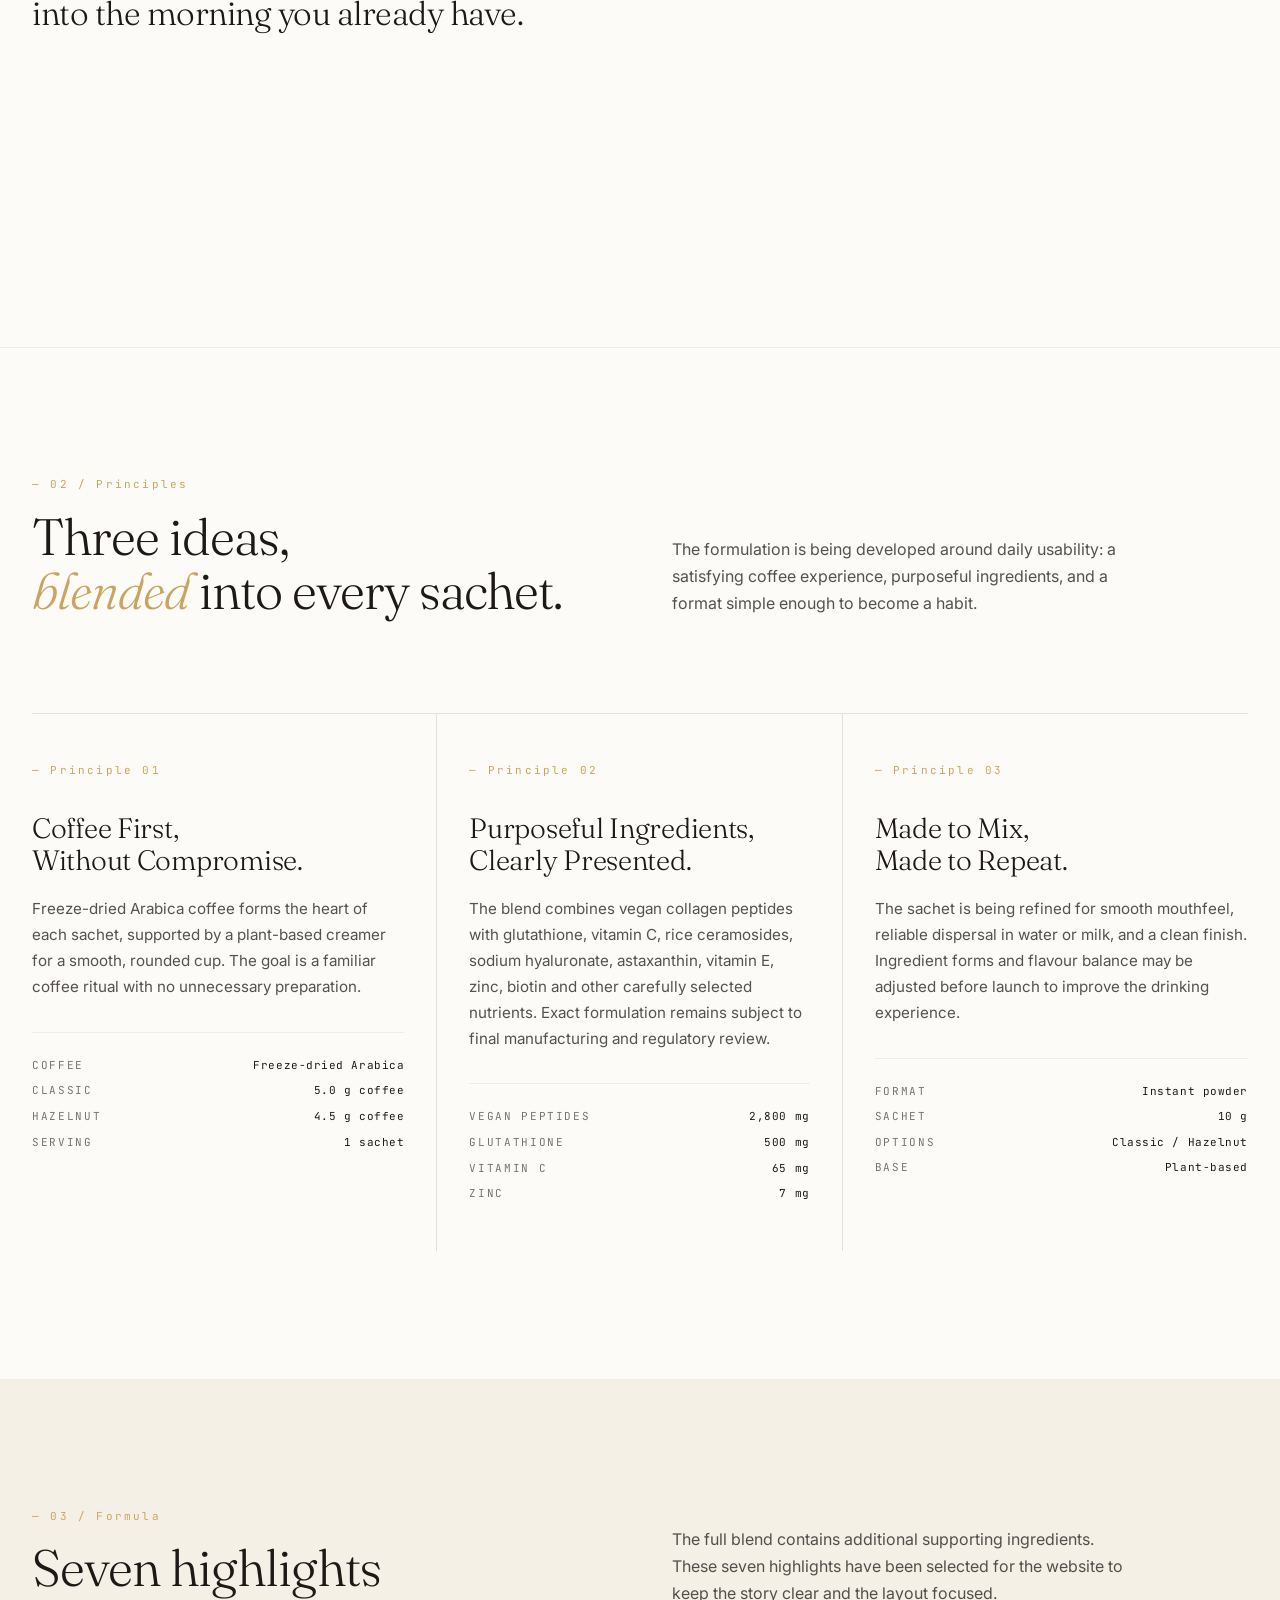
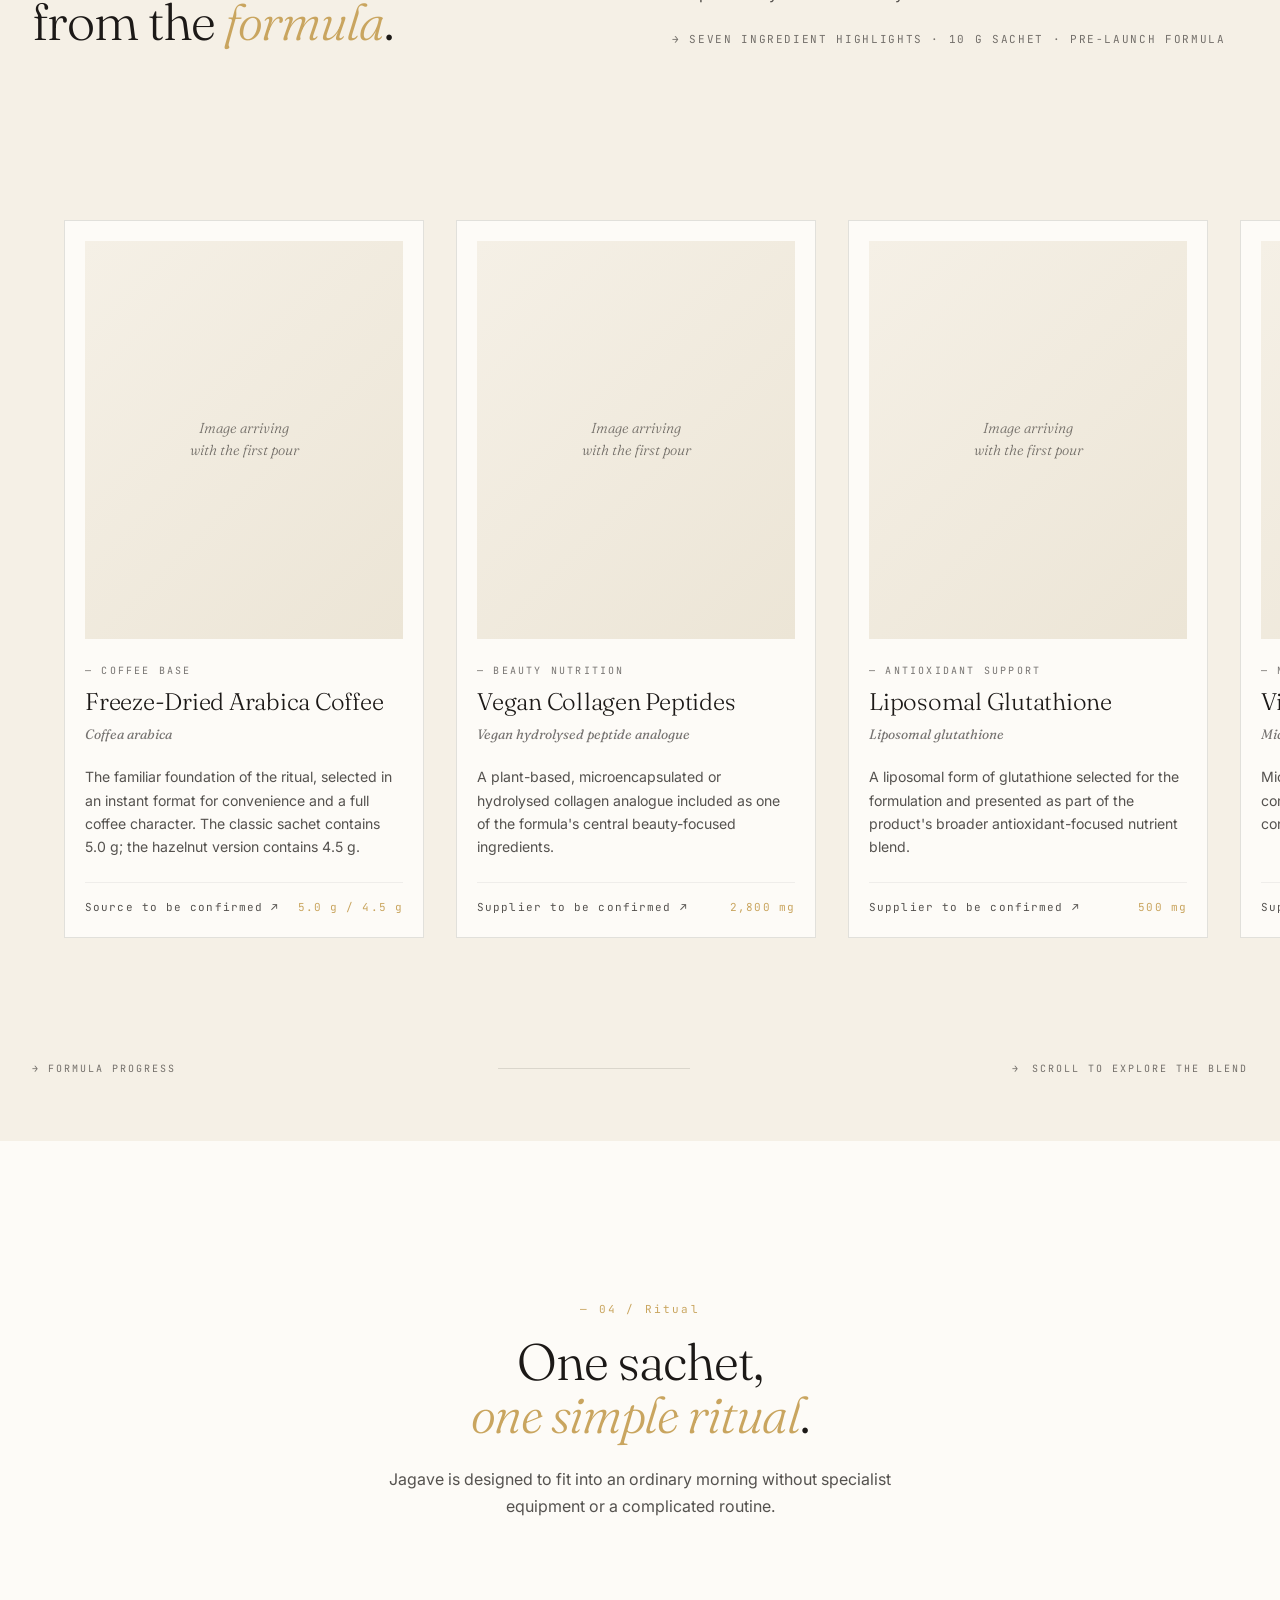
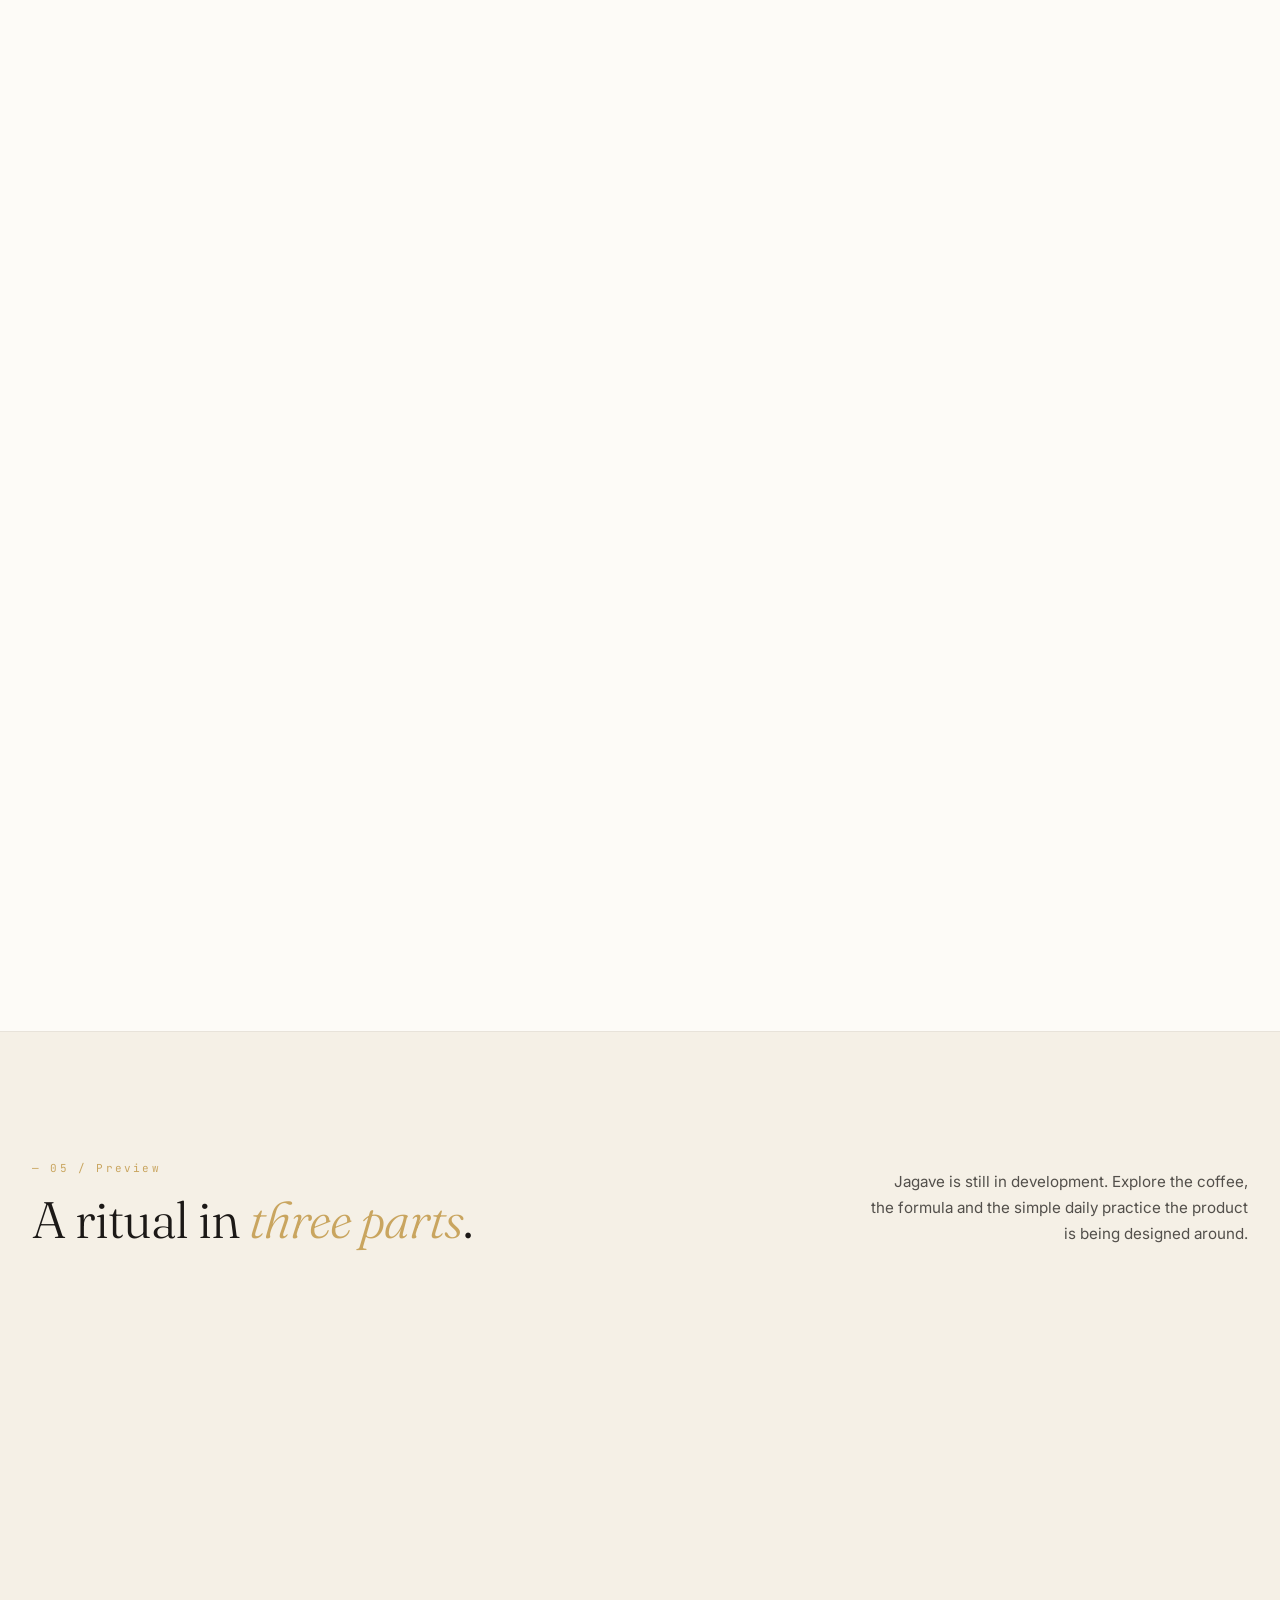
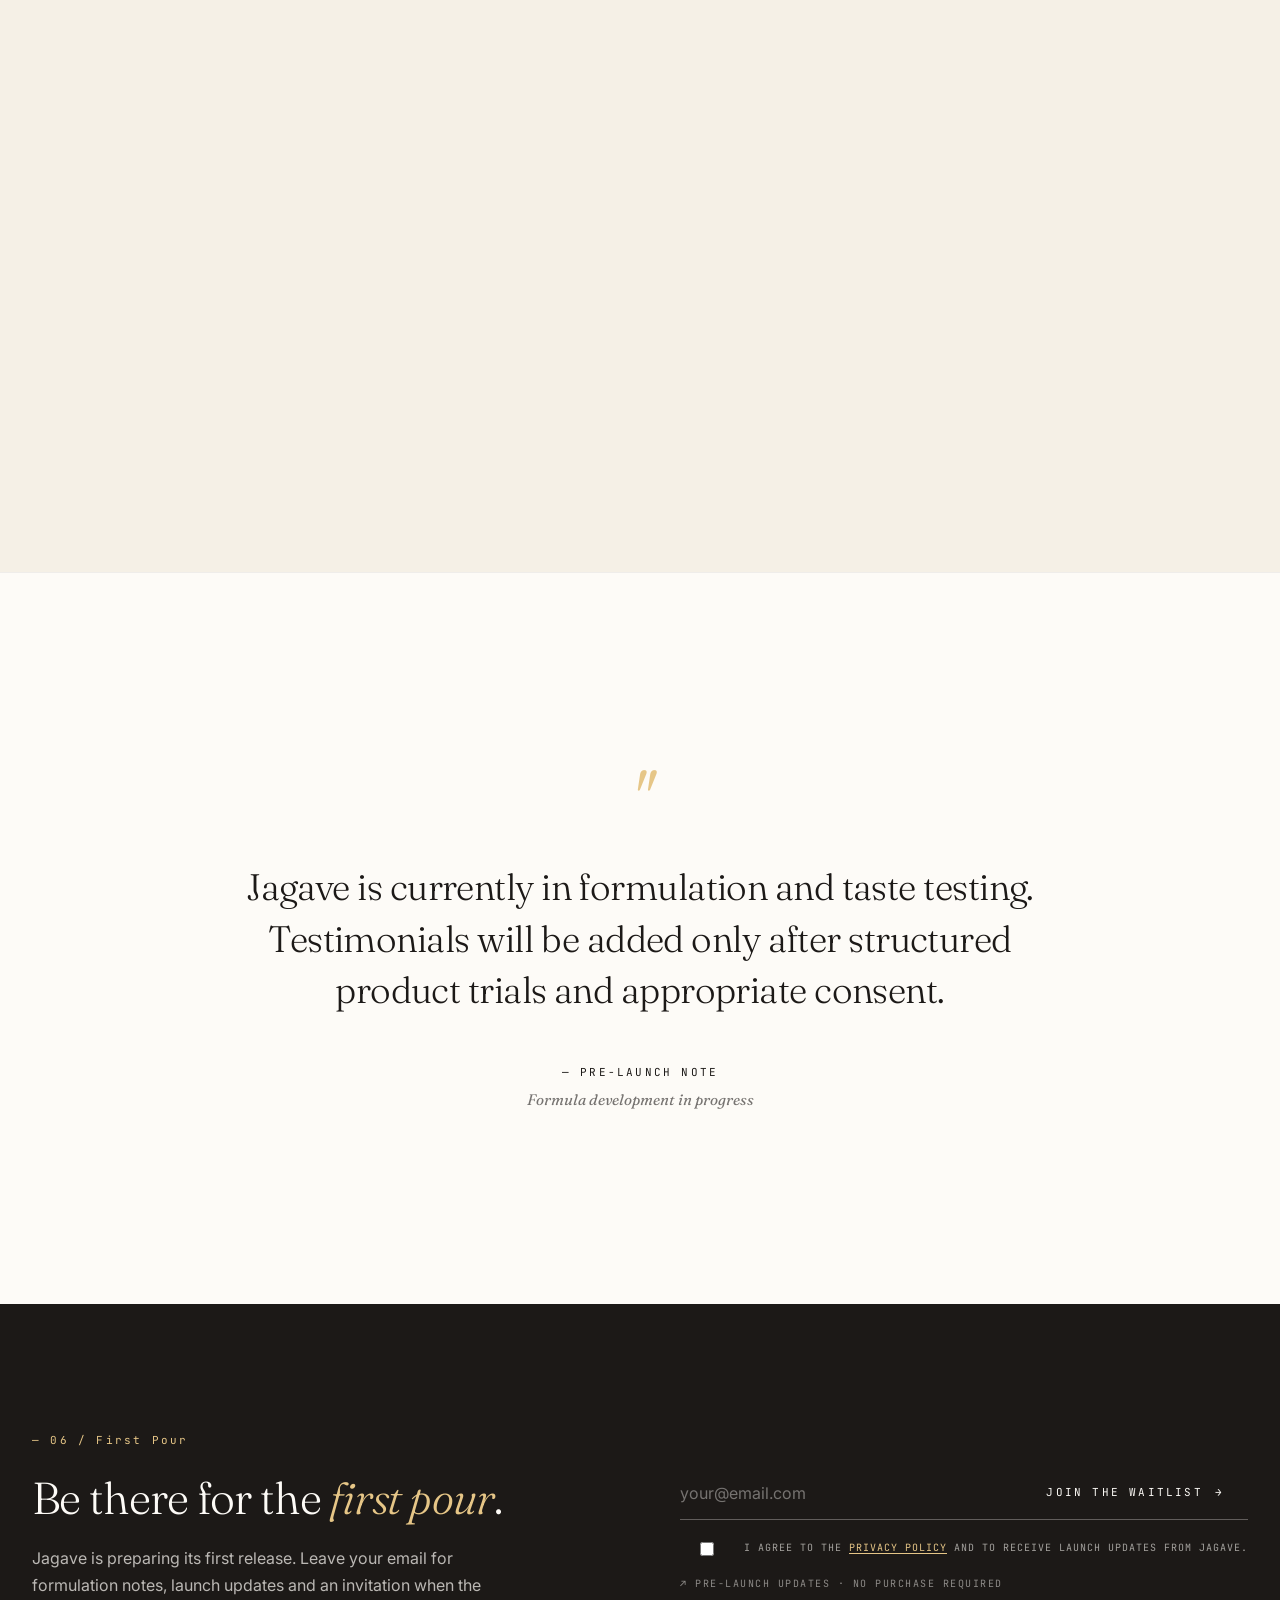
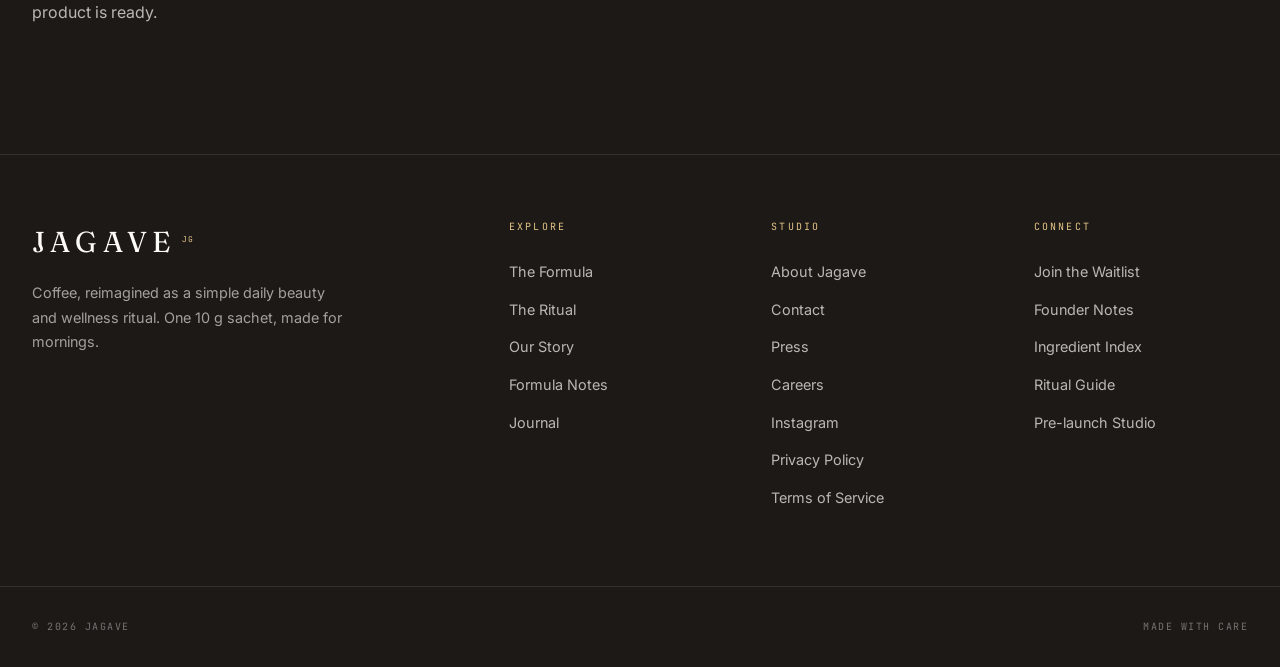
==== commit c44a67ae: "added imagery I have added the imagery (AI generated) for the website" ====
--- a/index.html
+++ b/index.html
@@ -4,6 +4,30 @@
 <meta charset="UTF-8">
 <meta name="viewport" content="width=device-width, initial-scale=1.0">
 <title id="page-title">JAGAVE — Pre-launch ritual for inner radiance</title>
+<meta name="description" content="JAGAVE — freeze-dried Arabica coffee blended with vegan collagen peptides, glutathione and skin-focused nutrients. One 10 g sachet, made for mornings. Join the pre-launch waitlist.">
+<meta name="theme-color" content="#FDFBF7">
+<link rel="canonical" href="https://jagave.com/">
+
+<link rel="icon" type="image/svg+xml" href="favicon.svg">
+<link rel="icon" type="image/x-icon" href="favicon.ico">
+<link rel="apple-touch-icon" href="apple-touch-icon.png">
+
+<!-- Open Graph -->
+<meta property="og:type" content="website">
+<meta property="og:title" content="JAGAVE — Pre-launch ritual for inner radiance">
+<meta property="og:description" content="Freeze-dried Arabica coffee blended with vegan collagen peptides, glutathione and skin-focused nutrients. One 10 g sachet, made for mornings.">
+<meta property="og:image" content="https://jagave.com/images/og.jpg">
+<meta property="og:image:width" content="1200">
+<meta property="og:image:height" content="630">
+<meta property="og:url" content="https://jagave.com/">
+<meta property="og:site_name" content="JAGAVE">
+
+<!-- Twitter -->
+<meta name="twitter:card" content="summary_large_image">
+<meta name="twitter:title" content="JAGAVE — Pre-launch ritual for inner radiance">
+<meta name="twitter:description" content="Freeze-dried Arabica coffee blended with vegan collagen peptides, glutathione and skin-focused nutrients. One 10 g sachet, made for mornings.">
+<meta name="twitter:image" content="https://jagave.com/images/og.jpg">
+
 <link rel="preconnect" href="https://fonts.googleapis.com">
 <link rel="preconnect" href="https://fonts.gstatic.com" crossorigin>
 <link href="https://fonts.googleapis.com/css2?family=Fraunces:ital,opsz,wght@0,9..144,300;0,9..144,400;0,9..144,500;1,9..144,300;1,9..144,400&family=Inter:wght@300;400;500&family=JetBrains+Mono:wght@400;500&display=swap" rel="stylesheet">
@@ -176,7 +200,7 @@
       <h2 class="serif" id="waitlist-title"></h2>
       <p id="waitlist-description"></p>
     </div>
-    <form class="newsletter-form" id="waitlist-form">
+    <form class="newsletter-form" id="waitlist-form" novalidate>
       <div class="input-row">
         <input id="waitlist-email" type="email" required data-hover>
         <button type="submit" data-hover>
@@ -184,6 +208,10 @@
           <span>→</span>
         </button>
       </div>
+      <label class="form-consent" for="waitlist-consent">
+        <input type="checkbox" id="waitlist-consent" required>
+        <span>I agree to the <a href="privacy.html">Privacy Policy</a> and to receive launch updates from JAGAVE.</span>
+      </label>
       <div class="form-note" id="waitlist-note"></div>
       <div class="newsletter-success" id="waitlist-success"></div>
     </form>
--- a/style.css
+++ b/style.css
@@ -39,6 +39,9 @@
     -moz-osx-font-smoothing: grayscale;
     cursor: none;
   }
+  @media (pointer: fine) {
+    a, button, input, textarea, select, label, [data-hover] { cursor: none; }
+  }
   @media (pointer: coarse) { body { cursor: auto; } }
   img { display: block; max-width: 100%; height: auto; }
   a { color: inherit; text-decoration: none; }
@@ -49,24 +52,31 @@
   /* ============ CUSTOM CURSOR ============ */
   .cursor-dot, .cursor-ring {
     position: fixed; top: 0; left: 0; pointer-events: none; z-index: 9999;
-    transform: translate(-50%, -50%);
-    will-change: transform;
+    opacity: 0;
+    transform: translate3d(-100px, -100px, 0) translate(-50%, -50%);
+    will-change: transform, opacity;
+  }
+  .cursor-dot.is-visible, .cursor-ring.is-visible {
+    opacity: 1;
   }
   .cursor-dot {
     width: 6px; height: 6px;
     background: var(--espresso);
     border-radius: 50%;
-    transition: width 0.3s var(--ease-quiet), height 0.3s var(--ease-quiet), background 0.3s var(--ease-quiet);
+    transition: opacity 0.2s var(--ease-precise), width 0.3s var(--ease-quiet), height 0.3s var(--ease-quiet), background 0.3s var(--ease-quiet);
   }
   .cursor-ring {
     width: 36px; height: 36px;
     border: 1px solid var(--espresso-40);
     border-radius: 50%;
-    transition: width 0.4s var(--ease-quiet), height 0.4s var(--ease-quiet), border-color 0.4s var(--ease-quiet), background 0.4s var(--ease-quiet);
+    transition: opacity 0.2s var(--ease-precise), width 0.4s var(--ease-quiet), height 0.4s var(--ease-quiet), border-color 0.4s var(--ease-quiet), background 0.4s var(--ease-quiet);
   }
   .cursor-ring.is-hover { width: 64px; height: 64px; border-color: var(--gold); background: var(--gold-soft); }
   .cursor-dot.is-hover { width: 4px; height: 4px; background: var(--espresso); }
-  .cursor-ring.is-hidden { opacity: 0; }
+  .cursor-dot.is-inverted { background: var(--ivory); }
+  .cursor-ring.is-inverted { border-color: rgba(253,251,247,0.55); }
+  .cursor-ring.is-hover.is-inverted { border-color: var(--gold); background: rgba(230,198,135,0.18); }
+  .cursor-dot.is-hidden, .cursor-ring.is-hidden { opacity: 0; }
   @media (pointer: coarse) { .cursor-dot, .cursor-ring { display: none; } }
 
   /* ============ TYPOGRAPHY ============ */
@@ -160,19 +170,6 @@
     position: relative;
   }
   .nav-action:hover { color: var(--espresso); }
-  .nav-cart {
-    display: flex; align-items: center; gap: 0.5rem;
-  }
-  .nav-cart-count {
-    display: inline-flex; align-items: center; justify-content: center;
-    min-width: 18px; height: 18px;
-    padding: 0 5px;
-    border-radius: 9px;
-    background: var(--espresso);
-    color: var(--ivory);
-    font-size: 10px;
-    font-family: var(--font-mono);
-  }
   .nav-burger { display: none; }
 
   @media (max-width: 900px) {
@@ -652,7 +649,7 @@
     width: 100%;
   }
   .pin-stage {
-    position: sticky;
+    position: relative;
     top: 0;
     height: 100vh;
     overflow: hidden;
@@ -664,7 +661,6 @@
     gap: 2rem;
     padding: 0 8rem 0 4rem;
     will-change: transform;
-    transition: transform 0.05s linear;
   }
   .formula-card {
     flex: 0 0 360px;
@@ -997,35 +993,6 @@
     border-top: 1px solid var(--line-soft);
     display: flex; justify-content: space-between; align-items: center;
   }
-  .product-qty {
-    display: flex; align-items: center;
-    border: 1px solid var(--line);
-  }
-  .product-qty button {
-    width: 32px; height: 32px;
-    font-family: var(--font-mono);
-    color: var(--espresso);
-    transition: background 0.3s var(--ease-quiet);
-  }
-  .product-qty button:hover { background: var(--cream); }
-  .product-qty .val {
-    width: 32px; text-align: center;
-    font-family: var(--font-mono);
-    font-size: 12px;
-  }
-  .product-add {
-    display: inline-flex; align-items: center; gap: 0.5rem;
-    font-family: var(--font-mono);
-    font-size: 10px;
-    text-transform: uppercase;
-    letter-spacing: 0.2em;
-    padding: 0.6rem 1rem;
-    background: var(--espresso);
-    color: var(--ivory);
-    transition: background 0.4s var(--ease-quiet);
-  }
-  .product-add:hover { background: var(--gold-deep); }
-  .product-add.is-added { background: var(--gold-deep); }
 
   @media (max-width: 900px) {
     .products-head { grid-template-columns: 1fr; gap: 2rem; }
@@ -1158,6 +1125,39 @@
     color: rgba(253,251,247,0.5);
     text-transform: uppercase;
   }
+  .newsletter-form .form-consent {
+    display: flex;
+    align-items: flex-start;
+    gap: 0.6rem;
+    font-family: var(--font-mono);
+    font-size: 10px;
+    line-height: 1.6;
+    letter-spacing: 0.1em;
+    color: rgba(253,251,247,0.6);
+    text-transform: uppercase;
+    cursor: pointer;
+  }
+  .newsletter-form .form-consent input {
+    width: 14px;
+    height: 14px;
+    margin-top: 2px;
+    accent-color: var(--gold);
+    flex-shrink: 0;
+    cursor: pointer;
+  }
+  .newsletter-form .form-consent a {
+    color: var(--gold);
+    text-decoration: underline;
+    text-underline-offset: 2px;
+    transition: color 0.3s var(--ease-quiet);
+  }
+  .newsletter-form .form-consent a:hover { color: var(--gold-deep); }
+  @media (pointer: fine) {
+    .newsletter-form .form-consent,
+    .newsletter-form .form-consent input {
+      cursor: none;
+    }
+  }
   .newsletter-success {
     display: none;
     padding: 1rem 0;
@@ -1233,155 +1233,6 @@
     .footer-grid { grid-template-columns: 1fr 1fr; gap: 2rem; }
     .footer-bottom { flex-direction: column; gap: 1rem; text-align: center; }
   }
-
-  /* ============ CART DRAWER ============ */
-  .cart-drawer {
-    position: fixed; top: 0; right: 0; bottom: 0;
-    width: 440px; max-width: 100vw;
-    background: var(--ivory);
-    z-index: 200;
-    transform: translateX(100%);
-    transition: transform 0.6s var(--ease-emphasis);
-    display: flex; flex-direction: column;
-    border-left: 1px solid var(--line);
-  }
-  .cart-drawer.is-open { transform: translateX(0); }
-  .cart-overlay {
-    position: fixed; inset: 0;
-    background: rgba(28,25,23,0.4);
-    backdrop-filter: blur(4px);
-    z-index: 199;
-    opacity: 0;
-    pointer-events: none;
-    transition: opacity 0.5s var(--ease-quiet);
-  }
-  .cart-overlay.is-open { opacity: 1; pointer-events: auto; }
-  .cart-head {
-    padding: 1.5rem 2rem;
-    border-bottom: 1px solid var(--line);
-    display: flex; justify-content: space-between; align-items: center;
-  }
-  .cart-head h3 {
-    font-family: var(--font-serif);
-    font-weight: 300;
-    font-size: 1.3rem;
-  }
-  .cart-head .close {
-    font-family: var(--font-mono);
-    font-size: 11px;
-    letter-spacing: 0.2em;
-    text-transform: uppercase;
-    color: var(--espresso-60);
-    transition: color 0.3s var(--ease-quiet);
-  }
-  .cart-head .close:hover { color: var(--espresso); }
-  .cart-body {
-    flex: 1;
-    overflow-y: auto;
-    padding: 1.5rem 2rem;
-  }
-  .cart-empty {
-    text-align: center;
-    padding: 4rem 1rem;
-    color: var(--espresso-60);
-  }
-  .cart-empty .label {
-    margin-bottom: 1rem;
-    display: block;
-  }
-  .cart-empty p {
-    font-family: var(--font-serif);
-    font-style: italic;
-    font-size: 1.05rem;
-  }
-  .cart-item {
-    display: grid;
-    grid-template-columns: 80px 1fr auto;
-    gap: 1.25rem;
-    padding: 1.5rem 0;
-    border-bottom: 1px solid var(--line-soft);
-  }
-  .cart-item img {
-    width: 80px; height: 100px;
-    object-fit: cover;
-    border: 1px solid var(--line);
-  }
-  .cart-item .name {
-    font-family: var(--font-serif);
-    font-size: 1.05rem;
-    font-weight: 300;
-    margin-bottom: 0.25rem;
-  }
-  .cart-item .meta {
-    font-family: var(--font-mono);
-    font-size: 10px;
-    letter-spacing: 0.15em;
-    color: var(--espresso-60);
-    text-transform: uppercase;
-    margin-bottom: 0.75rem;
-  }
-  .cart-item .qty {
-    display: inline-flex; align-items: center;
-    border: 1px solid var(--line);
-    margin-bottom: 0.5rem;
-  }
-  .cart-item .qty button {
-    width: 24px; height: 24px;
-    font-family: var(--font-mono);
-    font-size: 11px;
-  }
-  .cart-item .qty .val {
-    width: 28px; text-align: center;
-    font-family: var(--font-mono);
-    font-size: 11px;
-  }
-  .cart-item .remove {
-    font-family: var(--font-mono);
-    font-size: 10px;
-    letter-spacing: 0.15em;
-    color: var(--espresso-60);
-    text-transform: uppercase;
-    text-decoration: underline;
-  }
-  .cart-item .remove:hover { color: var(--espresso); }
-  .cart-item .price {
-    font-family: var(--font-serif);
-    font-size: 1.1rem;
-    align-self: start;
-  }
-  .cart-foot {
-    padding: 1.5rem 2rem;
-    border-top: 1px solid var(--line);
-  }
-  .cart-row {
-    display: flex; justify-content: space-between;
-    margin-bottom: 1rem;
-    font-family: var(--font-mono);
-    font-size: 12px;
-    letter-spacing: 0.1em;
-  }
-  .cart-row.total {
-    padding-top: 1rem;
-    border-top: 1px solid var(--line-soft);
-    font-family: var(--font-serif);
-    font-size: 1.3rem;
-    font-weight: 300;
-  }
-  .cart-row .k { color: var(--espresso-60); text-transform: uppercase; letter-spacing: 0.2em; font-size: 10px; align-self: center; }
-  .cart-checkout {
-    width: 100%;
-    padding: 1.1rem;
-    background: var(--espresso);
-    color: var(--ivory);
-    font-family: var(--font-mono);
-    font-size: 11px;
-    letter-spacing: 0.2em;
-    text-transform: uppercase;
-    margin-top: 1rem;
-    transition: background 0.4s var(--ease-quiet);
-    display: flex; align-items: center; justify-content: center; gap: 0.75rem;
-  }
-  .cart-checkout:hover { background: var(--gold-deep); }
 
   /* ============ MISC ============ */
   .back-to-top {
@@ -1409,3 +1260,47 @@
     }
     .marquee-track { animation: none; }
   }
+
+  /* ============ IMAGE-ARRIVING PLACEHOLDER ============ */
+  /* Shown when an image fails to load (e.g. file not yet supplied).
+     The JS adds .is-empty to the parent container on error, and the
+     img inside is hidden. This styles the empty container with a
+     subtle gradient + centered serif label so it reads as intentional. */
+  .hero-frame.is-empty,
+  .formula-card .card-img.is-empty,
+  .product-card .product-img.is-empty {
+    display: flex;
+    align-items: center;
+    justify-content: center;
+    background: linear-gradient(135deg, var(--cream) 0%, var(--cream-deep) 100%);
+    position: relative;
+  }
+  .hero-frame.is-empty::after,
+  .formula-card .card-img.is-empty::after,
+  .product-card .product-img.is-empty::after {
+    font-family: var(--font-serif);
+    font-style: italic;
+    font-weight: 300;
+    color: var(--espresso-60);
+    text-align: center;
+    line-height: 1.5;
+    padding: 0 1.5rem;
+  }
+  .hero-frame.is-empty::after {
+    content: 'Image arriving\Awith the first pour';
+    white-space: pre;
+    font-size: 1.1rem;
+    max-width: 70%;
+  }
+  .formula-card .card-img.is-empty::after {
+    content: 'Image arriving\Awith the first pour';
+    white-space: pre;
+    font-size: 0.9rem;
+    max-width: 80%;
+  }
+  .product-card .product-img.is-empty::after {
+    content: 'Image arriving\Awith the first pour';
+    white-space: pre;
+    font-size: 0.85rem;
+    max-width: 80%;
+  }
